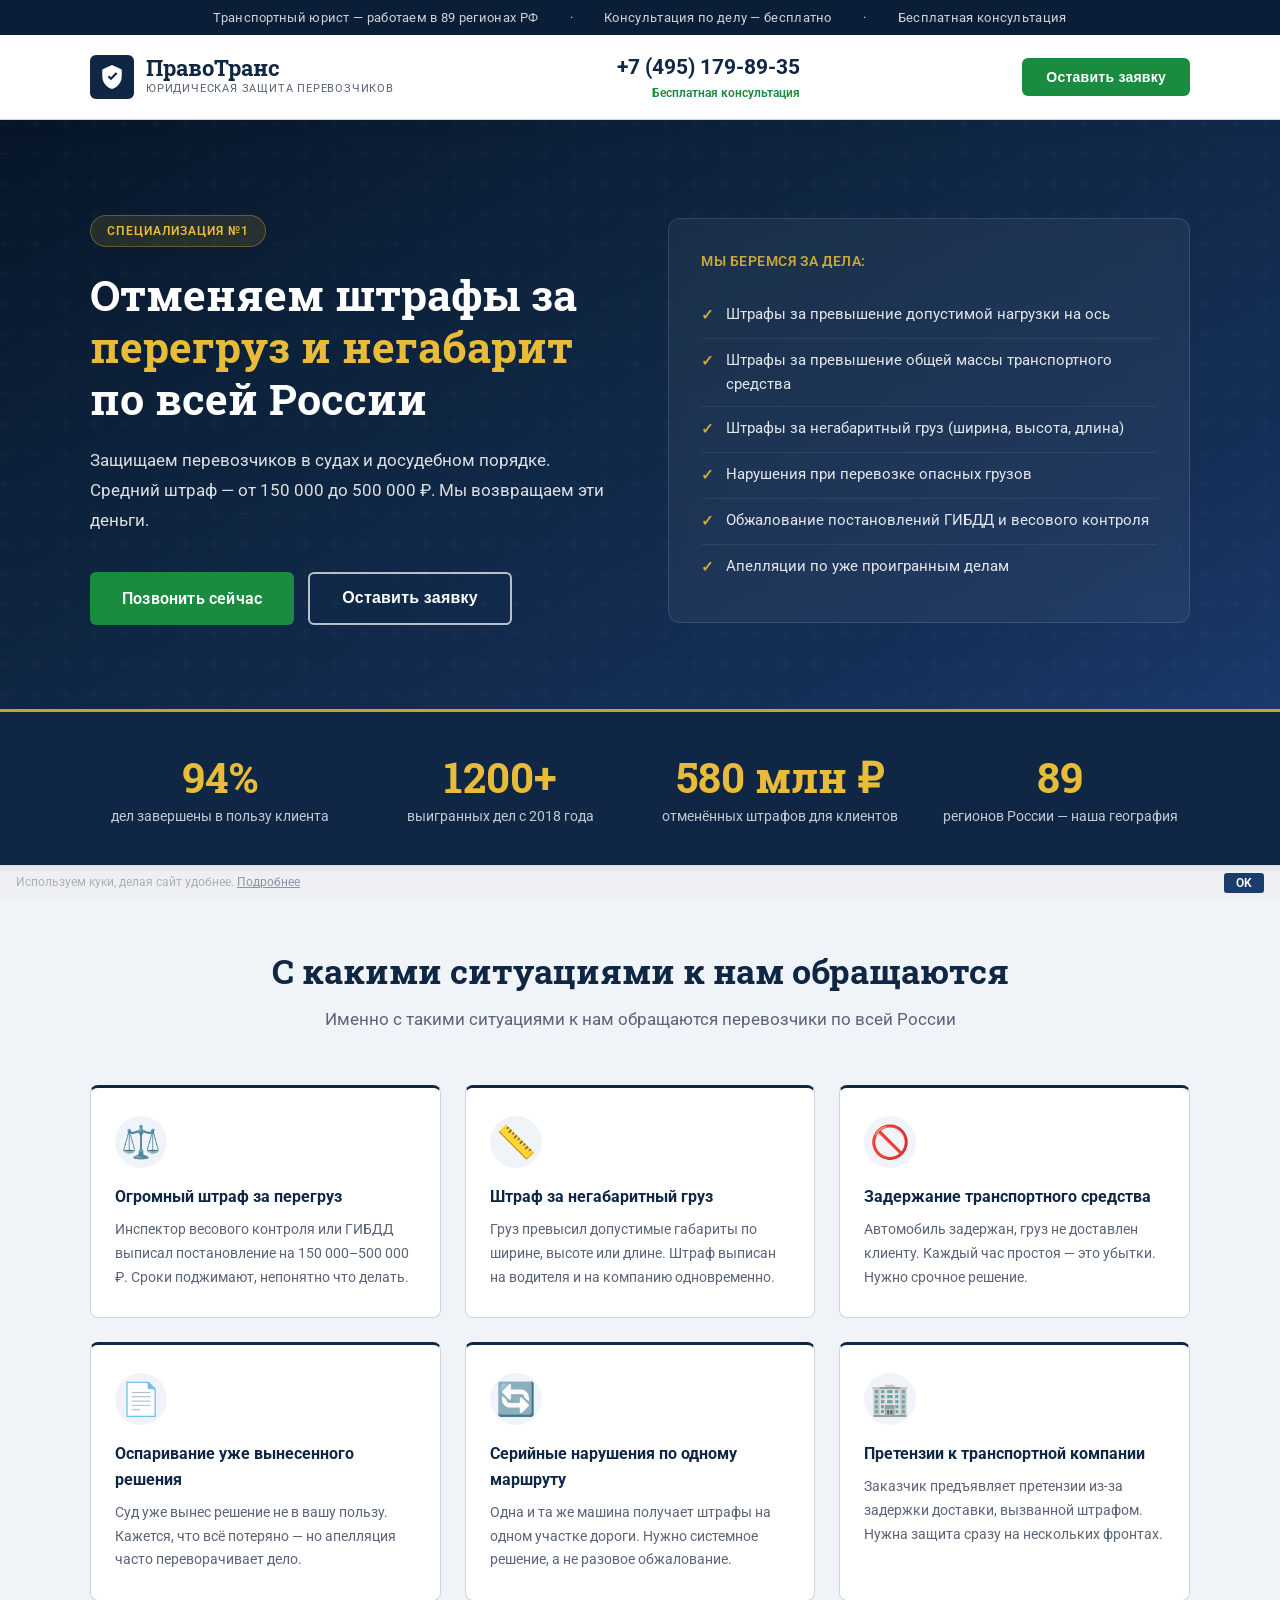
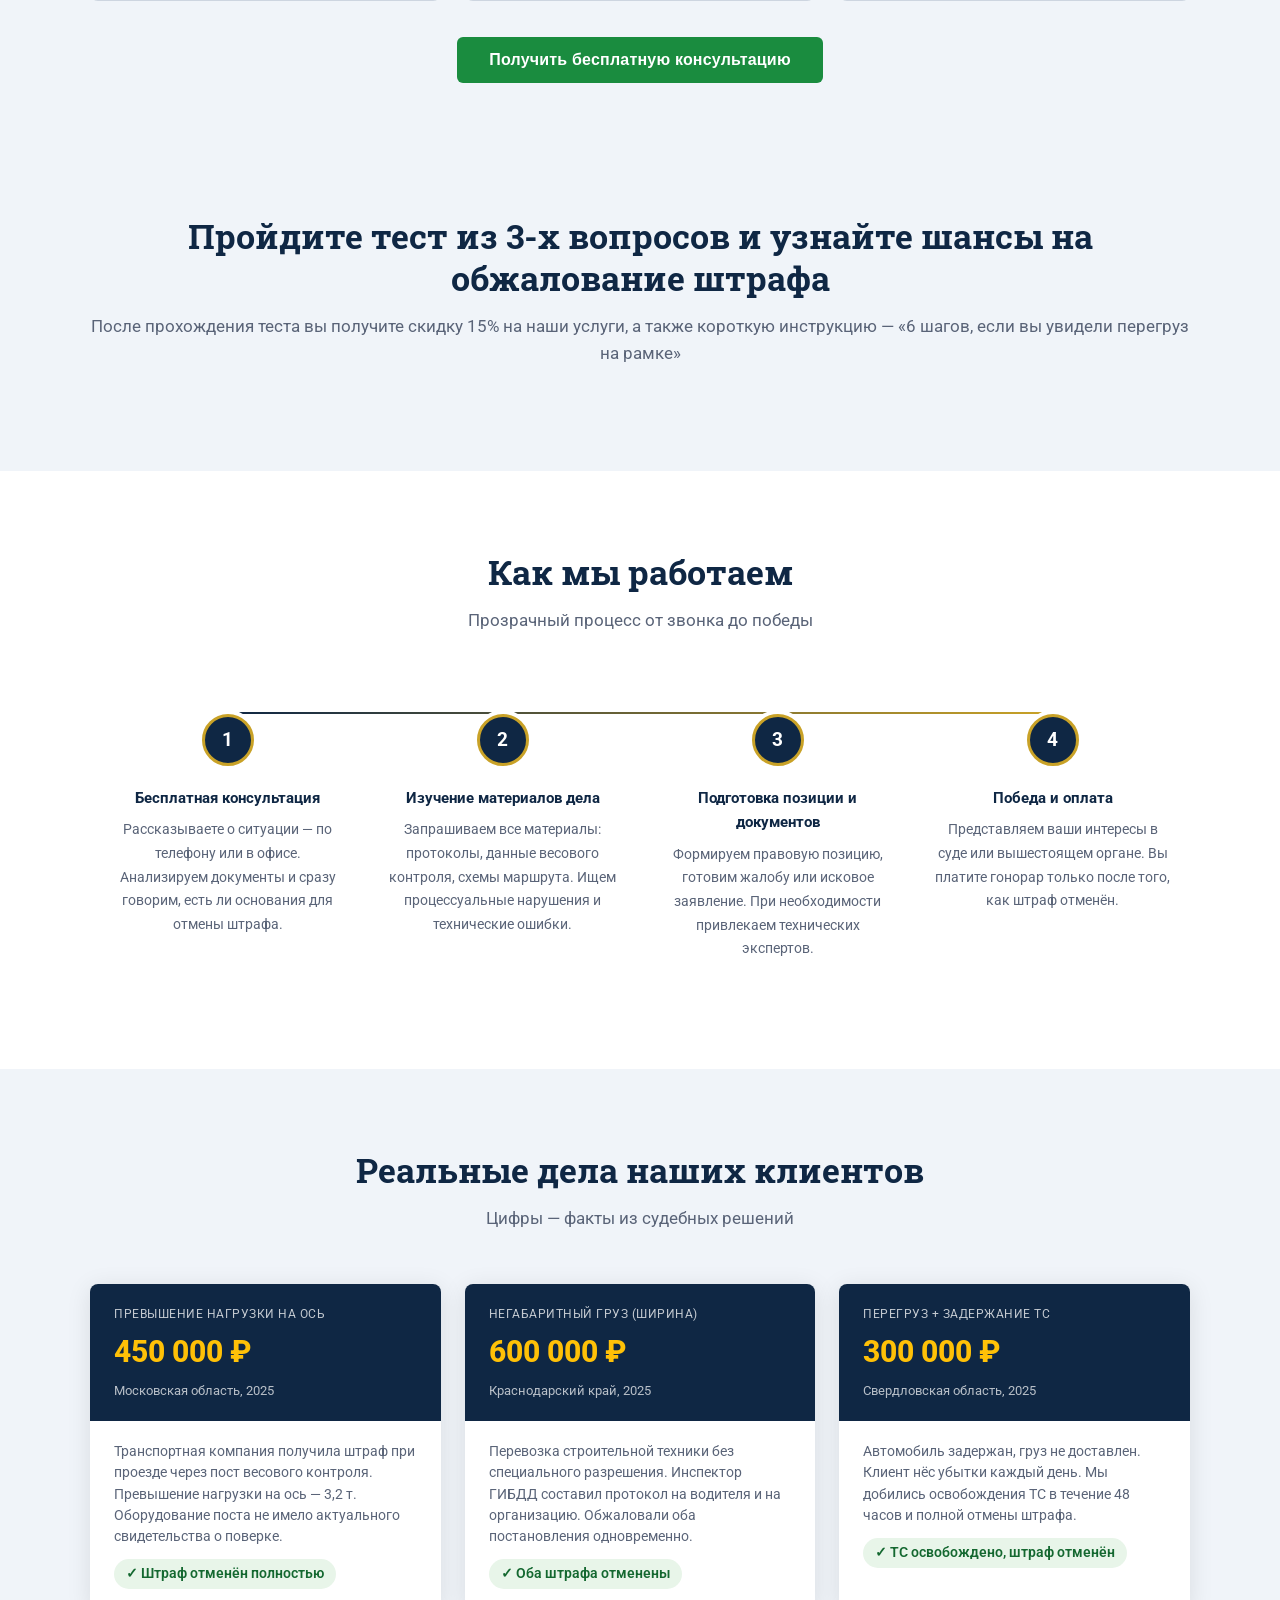
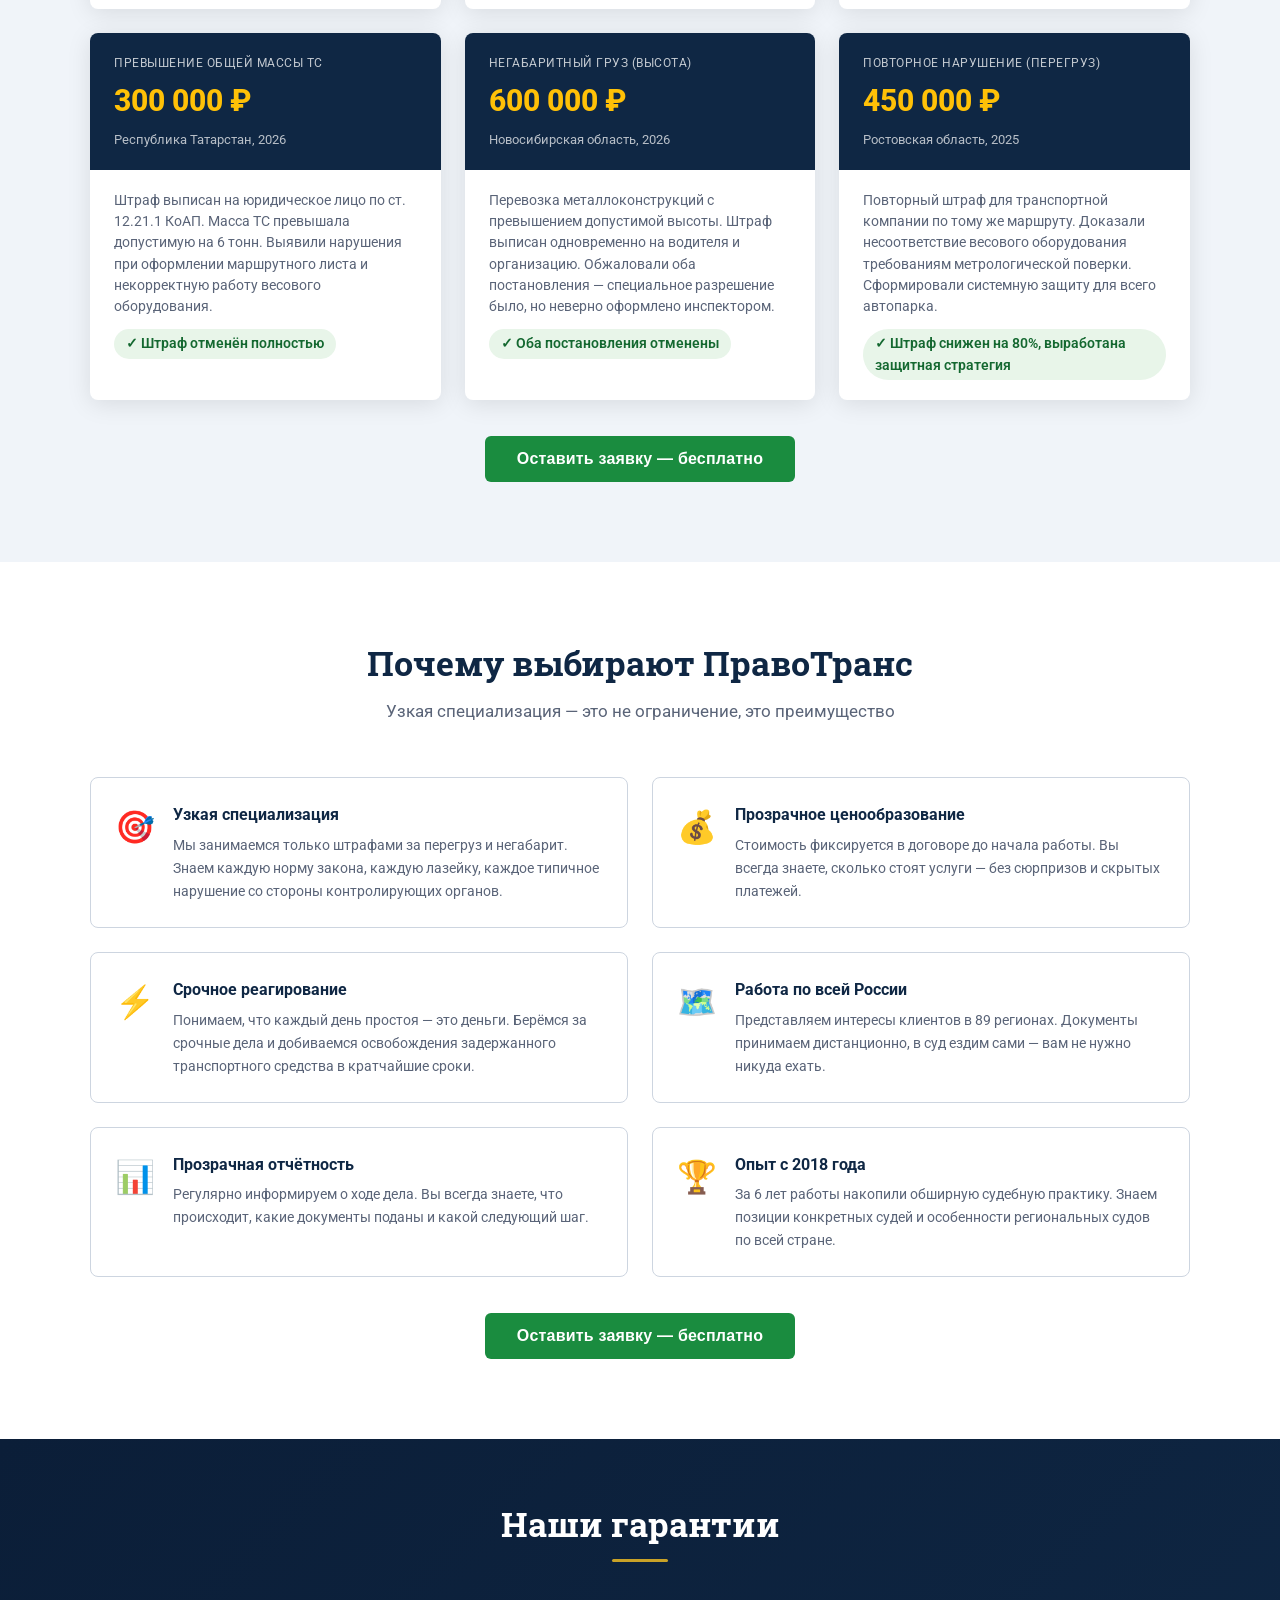
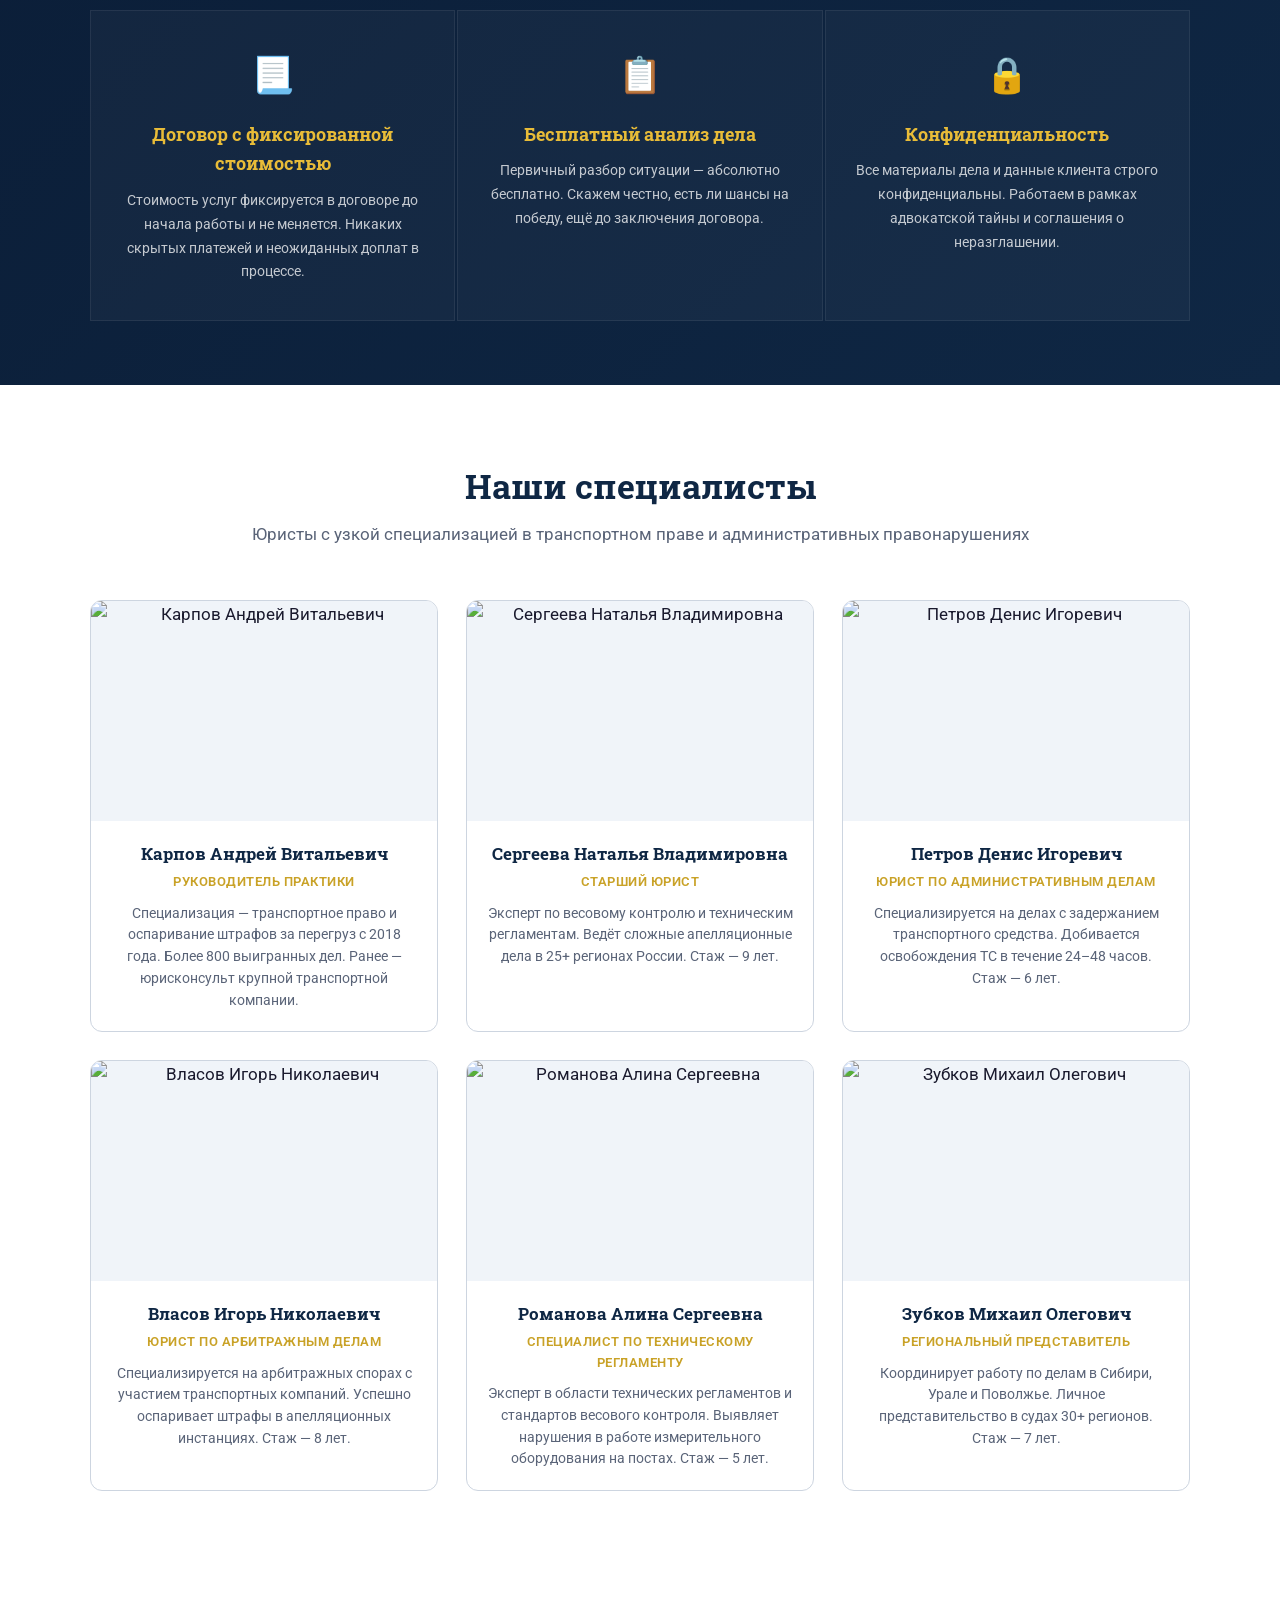
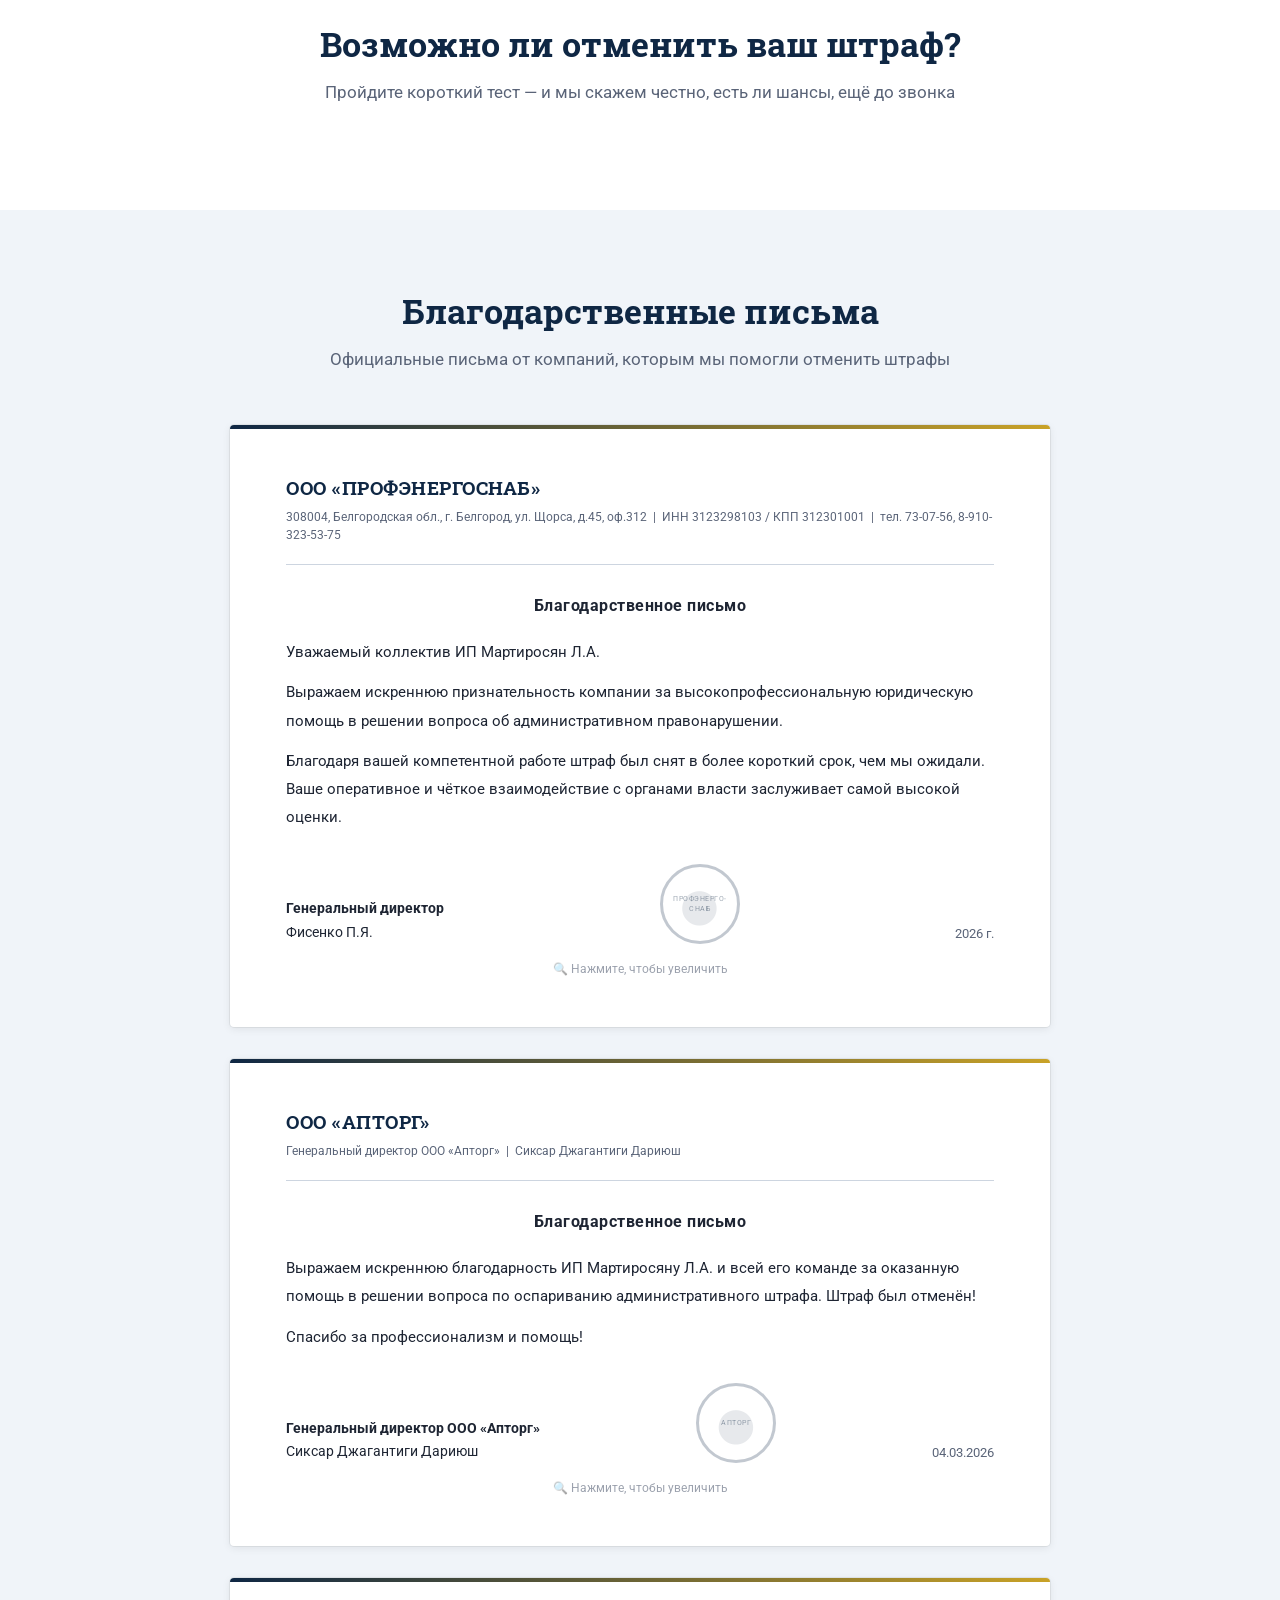
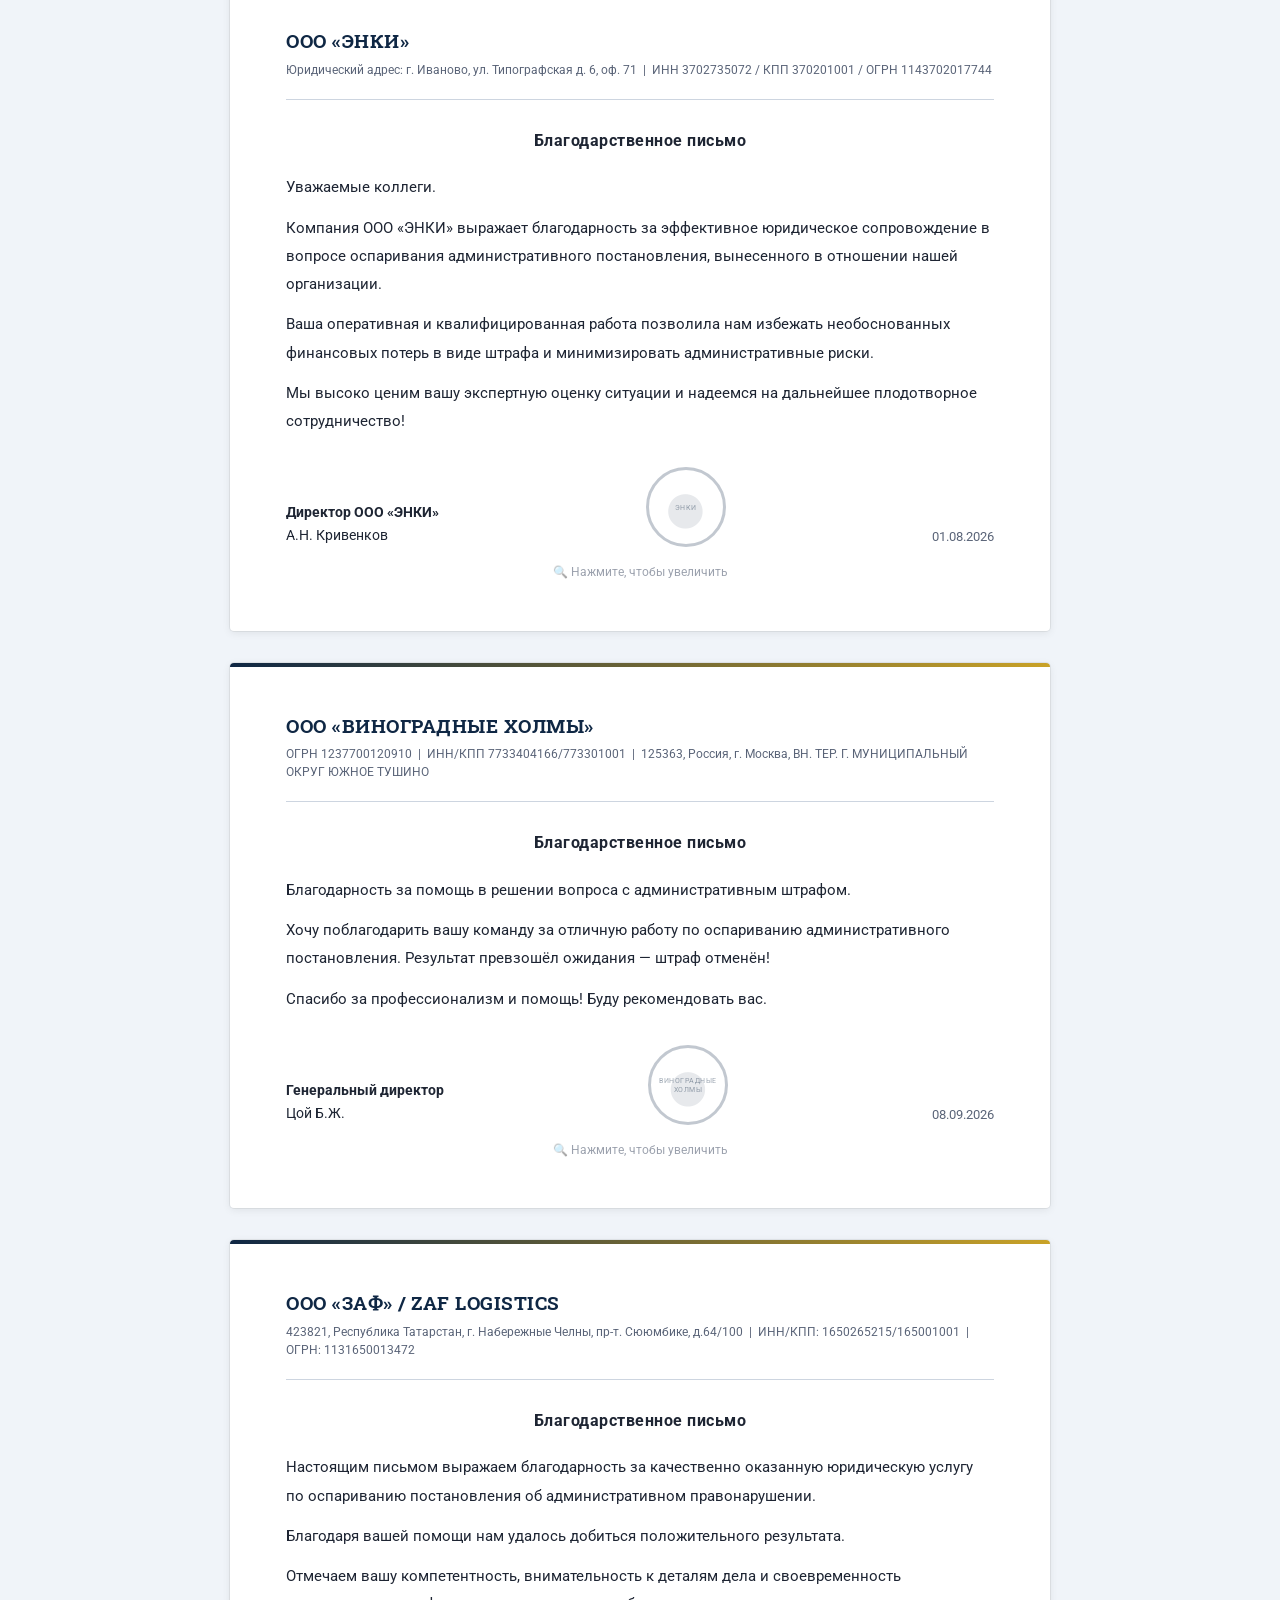
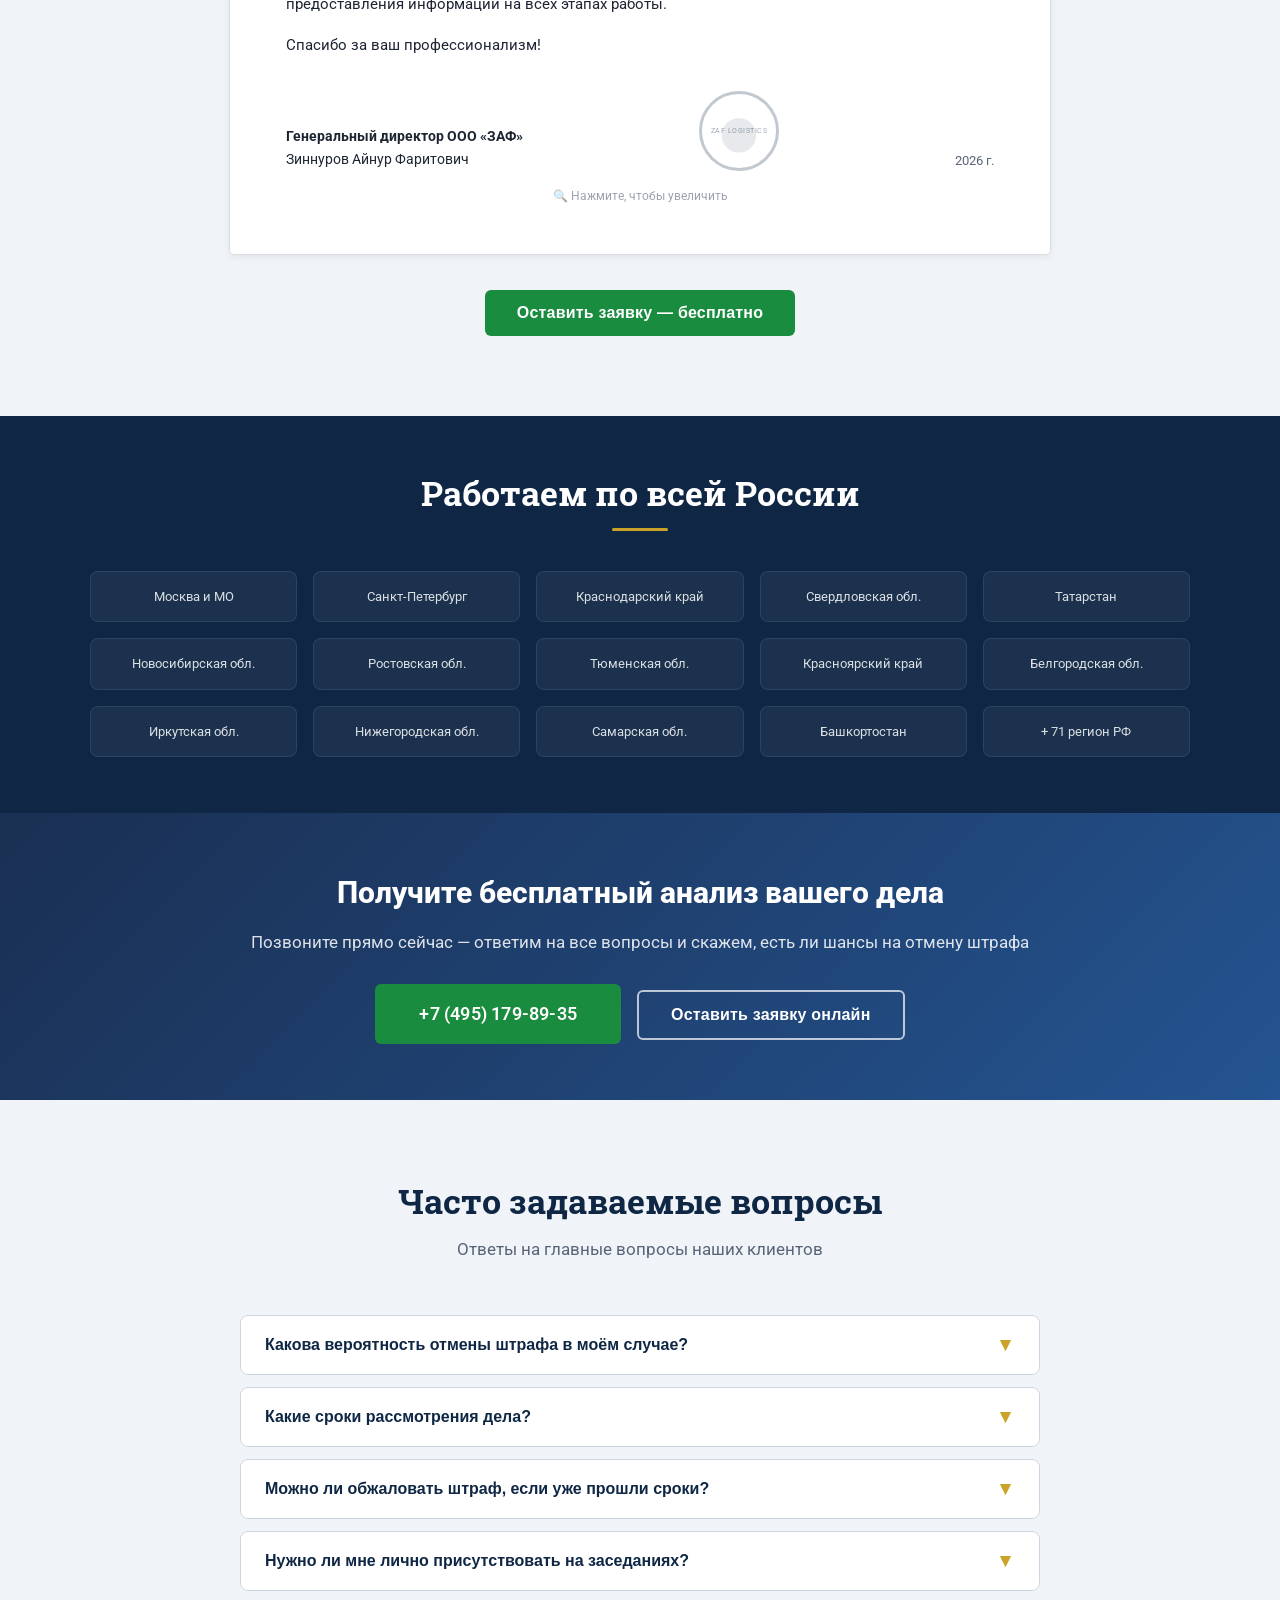
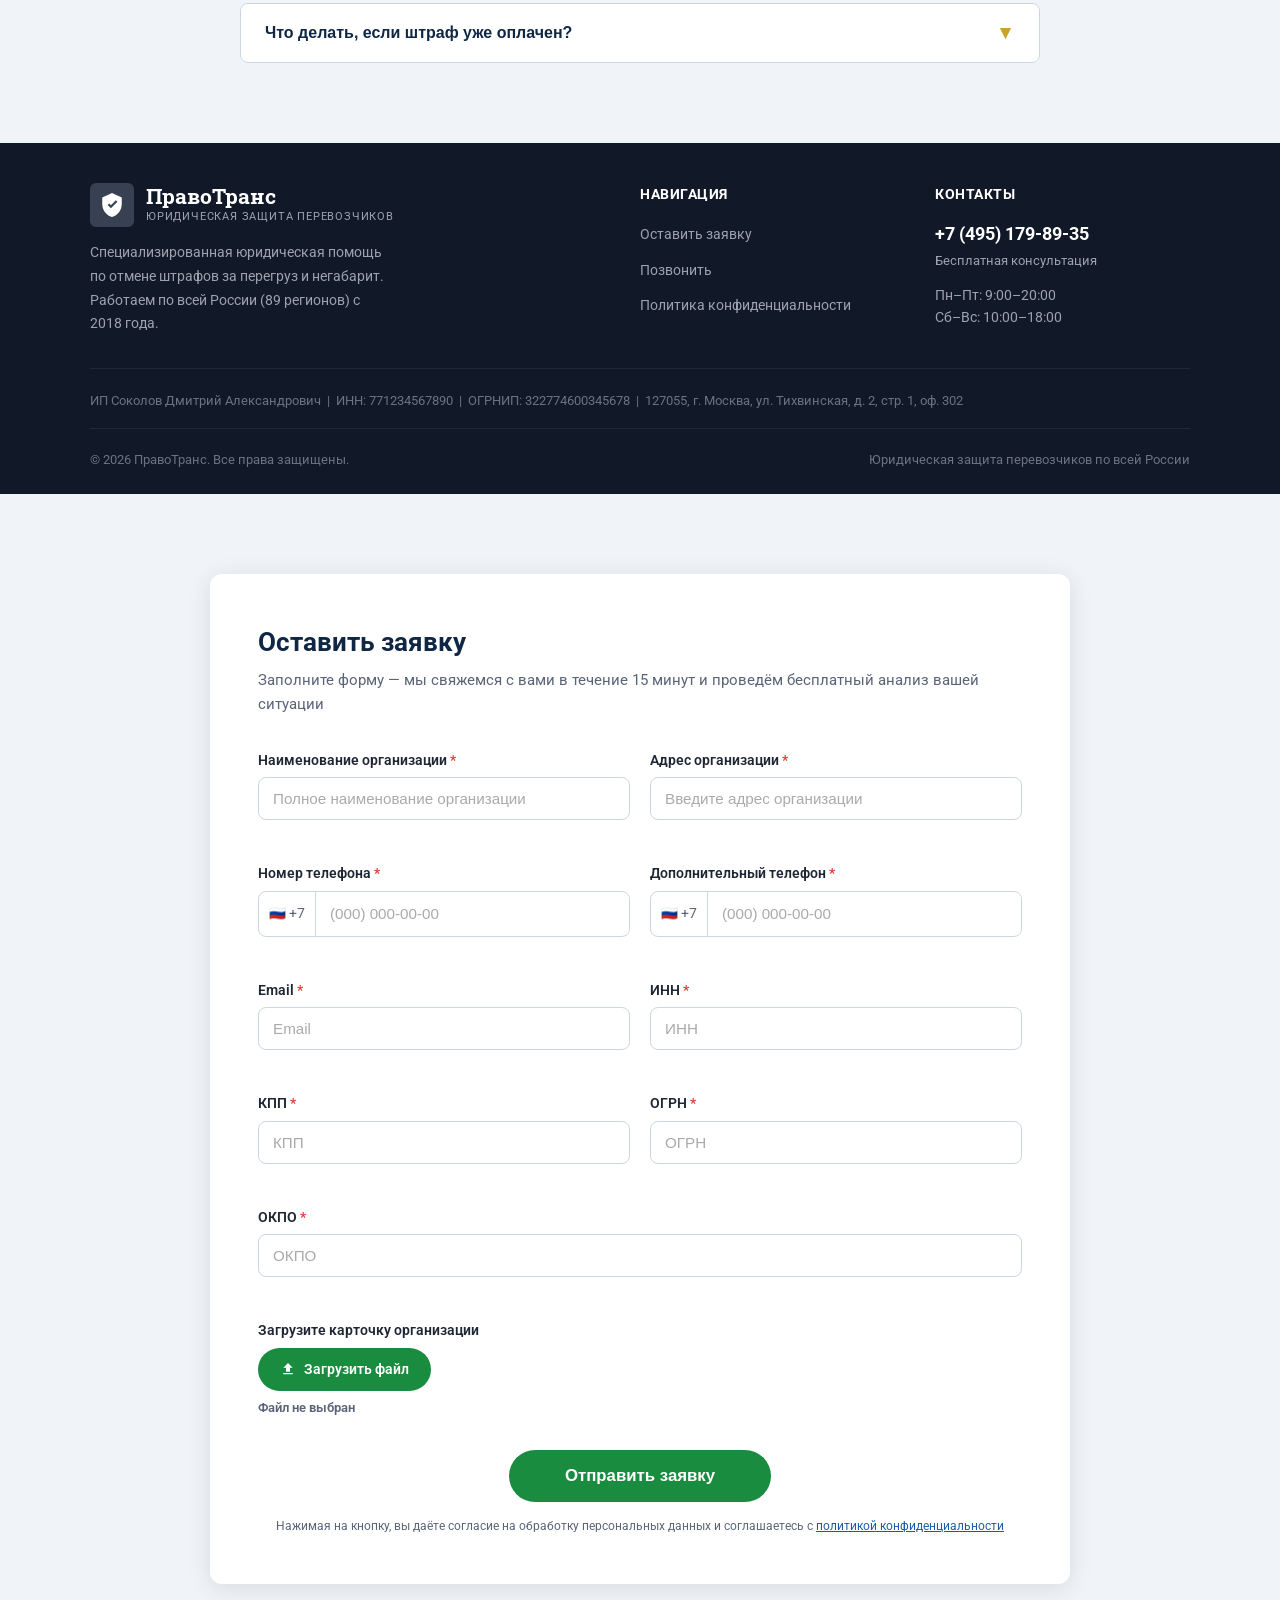
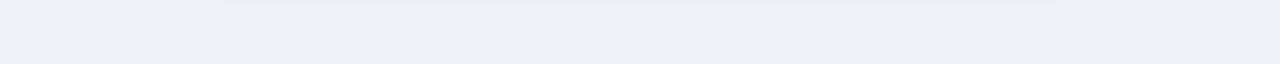
==== index.html @ 08f6862a "feat: add cookie consent banner (white card + blue button) to all pages" ====
<!DOCTYPE html>
<html lang="ru">
<head>
  <meta charset="UTF-8" />
  <meta name="viewport" content="width=device-width, initial-scale=1.0" />
  <meta name="description" content="Отменяем штрафы за перегруз и негабарит по всей России. Юридическая помощь перевозчикам. Работаем на результат." />
  <title>ПравоТранс — Транспортный юрист. Отмена штрафов за перегруз и негабарит по всей России</title>
  <link rel="stylesheet" href="styles.css" />
  <link rel="icon" href="favicon.ico" type="image/x-icon" />
  <link rel="icon" href="favicon.svg" type="image/svg+xml" />

  <!-- Marquiz script start -->
  <script>
  (function(w, d, s, o){
    var j = d.createElement(s); j.async = true; j.src = '//script.marquiz.ru/v2.js';j.onload = function() {
      if (document.readyState !== 'loading') Marquiz.init(o);
      else document.addEventListener("DOMContentLoaded", function() {
        Marquiz.init(o);
      });
    };
    d.head.insertBefore(j, d.head.firstElementChild);
  })(window, document, 'script', {
      host: '//quiz.marquiz.ru',
      region: 'ru',
      id: '69dc9f2db6170600194daffc',
      autoOpen: false,
      autoOpenFreq: 'once',
      openOnExit: false,
      disableOnMobile: false
    }
  );
  </script>
  <!-- Yandex.Metrika counter -->
  <script type="text/javascript">
      (function(m,e,t,r,i,k,a){
          m[i]=m[i]||function(){(m[i].a=m[i].a||[]).push(arguments)};
          m[i].l=1*new Date();
          for (var j = 0; j < document.scripts.length; j++) {if (document.scripts[j].src === r) { return; }}
          k=e.createElement(t),a=e.getElementsByTagName(t)[0],k.async=1,k.src=r,a.parentNode.insertBefore(k,a)
      })(window, document,'script','https://mc.yandex.ru/metrika/tag.js?id=108515527', 'ym');

      ym(108515527, 'init', {ssr:true, webvisor:true, clickmap:true, ecommerce:"dataLayer", referrer: document.referrer, url: location.href, accurateTrackBounce:true, trackLinks:true});
  </script>
  <noscript><div><img src="https://mc.yandex.ru/watch/108515527" style="position:absolute; left:-9999px;" alt="" /></div></noscript>
  <!-- /Yandex.Metrika counter -->
</head>
<body>

<!-- TOPBAR -->
<div class="topbar">
  <span>Транспортный юрист — работаем в 89 регионах РФ</span>
  <span>·</span>
  <span>Консультация по делу — бесплатно</span>
  <span>·</span>
  <span>Бесплатная консультация</span>
</div>

<!-- HEADER -->
<header class="header">
  <div class="container">
    <div class="header__inner">
      <a href="#" class="logo">
        <div class="logo__icon">
          <svg viewBox="0 0 24 24" xmlns="http://www.w3.org/2000/svg">
            <path d="M12 1L3 5v6c0 5.55 3.84 10.74 9 12 5.16-1.26 9-6.45 9-12V5l-9-4zm-1 14l-3-3 1.41-1.41L11 12.17l4.59-4.58L17 9l-6 6z"/>
          </svg>
        </div>
        <div class="logo__text">
          <span class="logo__name">ПравоТранс</span>
          <span class="logo__tagline">Юридическая защита перевозчиков</span>
        </div>
      </a>
      <div class="header__phone">
        <a href="tel:+74951798935">+7 (495) 179-89-35</a>
        <span>Бесплатная консультация</span>
      </div>
      <div class="header__cta">
        <button class="btn btn--callback" onclick="scrollToForm()">Оставить заявку</button>
      </div>
    </div>
  </div>
</header>

<!-- HERO -->
<section class="hero">
  <div class="container">
    <div class="hero__inner">
      <div class="hero__content">
        <div class="hero__badge">Специализация №1</div>
        <h1 class="hero__title">
          Отменяем штрафы за <span>перегруз и негабарит</span> по всей России
        </h1>
        <p class="hero__subtitle">
          Защищаем перевозчиков в судах и досудебном порядке. Средний штраф —
          от 150 000 до 500 000 ₽. Мы возвращаем эти деньги.
        </p>
        <div class="hero__btns">
          <a href="tel:+74951798935" class="btn btn--green">Позвонить сейчас</a>
          <button class="btn btn--outline" onclick="scrollToForm()">Оставить заявку</button>
        </div>
      </div>
      <div class="hero__card">
        <div class="hero__card-title">Мы беремся за дела:</div>
        <ul class="hero__checklist">
          <li>Штрафы за превышение допустимой нагрузки на ось</li>
          <li>Штрафы за превышение общей массы транспортного средства</li>
          <li>Штрафы за негабаритный груз (ширина, высота, длина)</li>
          <li>Нарушения при перевозке опасных грузов</li>
          <li>Обжалование постановлений ГИБДД и весового контроля</li>
          <li>Апелляции по уже проигранным делам</li>
        </ul>
      </div>
    </div>
  </div>
</section>

<!-- STATS -->
<section class="stats">
  <div class="container">
    <div class="stats__grid">
      <div>
        <div class="stats__num">94%</div>
        <div class="stats__label">дел завершены в&nbsp;пользу клиента</div>
      </div>
      <div>
        <div class="stats__num">1200+</div>
        <div class="stats__label">выигранных дел с&nbsp;2018&nbsp;года</div>
      </div>
      <div>
        <div class="stats__num">580 млн ₽</div>
        <div class="stats__label">отменённых штрафов для клиентов</div>
      </div>
      <div>
        <div class="stats__num">89</div>
        <div class="stats__label">регионов России — наша география</div>
      </div>
    </div>
  </div>
</section>

<!-- PROBLEMS -->
<section class="section section--gray">
  <div class="container">
    <h2 class="section-title">С какими ситуациями к нам обращаются</h2>
    <p class="section-sub">Именно с такими ситуациями к нам обращаются перевозчики по всей России</p>
    <div class="problems__grid">
      <div class="problem-card">
        <div class="problem-card__icon">⚖️</div>
        <div class="problem-card__title">Огромный штраф за перегруз</div>
        <div class="problem-card__text">Инспектор весового контроля или ГИБДД выписал постановление на 150 000–500 000 ₽. Сроки поджимают, непонятно что делать.</div>
      </div>
      <div class="problem-card">
        <div class="problem-card__icon">📏</div>
        <div class="problem-card__title">Штраф за негабаритный груз</div>
        <div class="problem-card__text">Груз превысил допустимые габариты по ширине, высоте или длине. Штраф выписан на водителя и на компанию одновременно.</div>
      </div>
      <div class="problem-card">
        <div class="problem-card__icon">🚫</div>
        <div class="problem-card__title">Задержание транспортного средства</div>
        <div class="problem-card__text">Автомобиль задержан, груз не доставлен клиенту. Каждый час простоя — это убытки. Нужно срочное решение.</div>
      </div>
      <div class="problem-card">
        <div class="problem-card__icon">📄</div>
        <div class="problem-card__title">Оспаривание уже вынесенного решения</div>
        <div class="problem-card__text">Суд уже вынес решение не в вашу пользу. Кажется, что всё потеряно — но апелляция часто переворачивает дело.</div>
      </div>
      <div class="problem-card">
        <div class="problem-card__icon">🔄</div>
        <div class="problem-card__title">Серийные нарушения по одному маршруту</div>
        <div class="problem-card__text">Одна и та же машина получает штрафы на одном участке дороги. Нужно системное решение, а не разовое обжалование.</div>
      </div>
      <div class="problem-card">
        <div class="problem-card__icon">🏢</div>
        <div class="problem-card__title">Претензии к транспортной компании</div>
        <div class="problem-card__text">Заказчик предъявляет претензии из-за задержки доставки, вызванной штрафом. Нужна защита сразу на нескольких фронтах.</div>
      </div>
    </div>
    <div style="text-align:center;margin-top:36px;">
      <button class="btn btn--green" onclick="openContactModal()">Получить бесплатную консультацию</button>
    </div>
  </div>
</section>

<!-- MARQUIZ INLINE 1 -->
<section class="section section--gray" style="padding-top:52px;padding-bottom:52px;">
  <div class="container">
    <h2 class="section-title">Пройдите тест из 3-х вопросов и узнайте шансы на обжалование штрафа</h2>
    <p class="section-sub">После прохождения теста вы получите скидку 15% на наши услуги, а также короткую инструкцию — «6 шагов, если вы увидели перегруз на рамке»</p>
    <div data-marquiz-id="69dc9f2db6170600194daffc"></div>
    <script>(function(t, p) {window.Marquiz ? Marquiz.add([t, p]) : document.addEventListener('marquizLoaded', function() {Marquiz.add([t, p])})})('Inline', {id: '69dc9f2db6170600194daffc', buttonText: '«Старт»', bgColor: '#9e8b12', textColor: '#ffffff', rounded: true, shadow: 'rgba(158, 139, 18, 0.5)', blicked: true, fixed: false, buttonOnMobile: false, disableOnMobile: false, fullWidth: false})</script>
  </div>
</section>

<!-- HOW WE WORK -->
<section class="section">
  <div class="container">
    <h2 class="section-title">Как мы работаем</h2>
    <p class="section-sub">Прозрачный процесс от звонка до победы</p>
    <div class="steps">
      <div class="step">
        <div class="step__num">1</div>
        <div class="step__title">Бесплатная консультация</div>
        <div class="step__text">Рассказываете о ситуации — по телефону или в офисе. Анализируем документы и сразу говорим, есть ли основания для отмены штрафа.</div>
      </div>
      <div class="step">
        <div class="step__num">2</div>
        <div class="step__title">Изучение материалов дела</div>
        <div class="step__text">Запрашиваем все материалы: протоколы, данные весового контроля, схемы маршрута. Ищем процессуальные нарушения и технические ошибки.</div>
      </div>
      <div class="step">
        <div class="step__num">3</div>
        <div class="step__title">Подготовка позиции и документов</div>
        <div class="step__text">Формируем правовую позицию, готовим жалобу или исковое заявление. При необходимости привлекаем технических экспертов.</div>
      </div>
      <div class="step">
        <div class="step__num">4</div>
        <div class="step__title">Победа и оплата</div>
        <div class="step__text">Представляем ваши интересы в суде или вышестоящем органе. Вы платите гонорар только после того, как штраф отменён.</div>
      </div>
    </div>
  </div>
</section>

<!-- CASES -->
<section class="section section--gray">
  <div class="container">
    <h2 class="section-title">Реальные дела наших клиентов</h2>
    <p class="section-sub">Цифры — факты из судебных решений</p>
    <div class="cases__grid">
      <div class="case-card">
        <div class="case-card__head">
          <div class="case-card__type">Превышение нагрузки на ось</div>
          <div class="case-card__amount">450 000 ₽</div>
          <div style="font-size:0.82rem;opacity:0.7">Московская область, 2025</div>
        </div>
        <div class="case-card__body">
          <div class="case-card__detail">Транспортная компания получила штраф при проезде через пост весового контроля. Превышение нагрузки на ось — 3,2 т. Оборудование поста не имело актуального свидетельства о поверке.</div>
          <span class="case-card__result">✓ Штраф отменён полностью</span>
        </div>
      </div>
      <div class="case-card">
        <div class="case-card__head">
          <div class="case-card__type">Негабаритный груз (ширина)</div>
          <div class="case-card__amount">600 000 ₽</div>
          <div style="font-size:0.82rem;opacity:0.7">Краснодарский край, 2025</div>
        </div>
        <div class="case-card__body">
          <div class="case-card__detail">Перевозка строительной техники без специального разрешения. Инспектор ГИБДД составил протокол на водителя и на организацию. Обжаловали оба постановления одновременно.</div>
          <span class="case-card__result">✓ Оба штрафа отменены</span>
        </div>
      </div>
      <div class="case-card">
        <div class="case-card__head">
          <div class="case-card__type">Перегруз + задержание ТС</div>
          <div class="case-card__amount">300 000 ₽</div>
          <div style="font-size:0.82rem;opacity:0.7">Свердловская область, 2025</div>
        </div>
        <div class="case-card__body">
          <div class="case-card__detail">Автомобиль задержан, груз не доставлен. Клиент нёс убытки каждый день. Мы добились освобождения ТС в течение 48 часов и полной отмены штрафа.</div>
          <span class="case-card__result">✓ ТС освобождено, штраф отменён</span>
        </div>
      </div>

      <div class="case-card">
        <div class="case-card__head">
          <div class="case-card__type">Превышение общей массы ТС</div>
          <div class="case-card__amount">300 000 ₽</div>
          <div style="font-size:0.82rem;opacity:0.7">Республика Татарстан, 2026</div>
        </div>
        <div class="case-card__body">
          <div class="case-card__detail">Штраф выписан на юридическое лицо по ст. 12.21.1 КоАП. Масса ТС превышала допустимую на 6 тонн. Выявили нарушения при оформлении маршрутного листа и некорректную работу весового оборудования.</div>
          <span class="case-card__result">✓ Штраф отменён полностью</span>
        </div>
      </div>

      <div class="case-card">
        <div class="case-card__head">
          <div class="case-card__type">Негабаритный груз (высота)</div>
          <div class="case-card__amount">600 000 ₽</div>
          <div style="font-size:0.82rem;opacity:0.7">Новосибирская область, 2026</div>
        </div>
        <div class="case-card__body">
          <div class="case-card__detail">Перевозка металлоконструкций с превышением допустимой высоты. Штраф выписан одновременно на водителя и организацию. Обжаловали оба постановления — специальное разрешение было, но неверно оформлено инспектором.</div>
          <span class="case-card__result">✓ Оба постановления отменены</span>
        </div>
      </div>

      <div class="case-card">
        <div class="case-card__head">
          <div class="case-card__type">Повторное нарушение (перегруз)</div>
          <div class="case-card__amount">450 000 ₽</div>
          <div style="font-size:0.82rem;opacity:0.7">Ростовская область, 2025</div>
        </div>
        <div class="case-card__body">
          <div class="case-card__detail">Повторный штраф для транспортной компании по тому же маршруту. Доказали несоответствие весового оборудования требованиям метрологической поверки. Сформировали системную защиту для всего автопарка.</div>
          <span class="case-card__result">✓ Штраф снижен на 80%, выработана защитная стратегия</span>
        </div>
      </div>

    </div>
    <div style="text-align:center;margin-top:36px;">
      <button class="btn btn--green" onclick="openContactModal()">Оставить заявку — бесплатно</button>
    </div>
  </div>
</section>

<!-- WHY US -->
<section class="section">
  <div class="container">
    <h2 class="section-title">Почему выбирают ПравоТранс</h2>
    <p class="section-sub">Узкая специализация — это не ограничение, это преимущество</p>
    <div class="why__grid">
      <div class="why-item">
        <div class="why-item__icon">🎯</div>
        <div>
          <div class="why-item__title">Узкая специализация</div>
          <div class="why-item__text">Мы занимаемся только штрафами за перегруз и негабарит. Знаем каждую норму закона, каждую лазейку, каждое типичное нарушение со стороны контролирующих органов.</div>
        </div>
      </div>
      <div class="why-item">
        <div class="why-item__icon">💰</div>
        <div>
          <div class="why-item__title">Прозрачное ценообразование</div>
          <div class="why-item__text">Стоимость фиксируется в договоре до начала работы. Вы всегда знаете, сколько стоят услуги — без сюрпризов и скрытых платежей.</div>
        </div>
      </div>
      <div class="why-item">
        <div class="why-item__icon">⚡</div>
        <div>
          <div class="why-item__title">Срочное реагирование</div>
          <div class="why-item__text">Понимаем, что каждый день простоя — это деньги. Берёмся за срочные дела и добиваемся освобождения задержанного транспортного средства в кратчайшие сроки.</div>
        </div>
      </div>
      <div class="why-item">
        <div class="why-item__icon">🗺️</div>
        <div>
          <div class="why-item__title">Работа по всей России</div>
          <div class="why-item__text">Представляем интересы клиентов в 89 регионах. Документы принимаем дистанционно, в суд ездим сами — вам не нужно никуда ехать.</div>
        </div>
      </div>
      <div class="why-item">
        <div class="why-item__icon">📊</div>
        <div>
          <div class="why-item__title">Прозрачная отчётность</div>
          <div class="why-item__text">Регулярно информируем о ходе дела. Вы всегда знаете, что происходит, какие документы поданы и какой следующий шаг.</div>
        </div>
      </div>
      <div class="why-item">
        <div class="why-item__icon">🏆</div>
        <div>
          <div class="why-item__title">Опыт с 2018 года</div>
          <div class="why-item__text">За 6 лет работы накопили обширную судебную практику. Знаем позиции конкретных судей и особенности региональных судов по всей стране.</div>
        </div>
      </div>
    </div>
    <div style="text-align:center;margin-top:36px;">
      <button class="btn btn--green" onclick="openContactModal()">Оставить заявку — бесплатно</button>
    </div>
  </div>
</section>

<!-- GUARANTEE -->
<section class="guarantee">
  <div class="container">
    <h2 class="section-title section-title--light" style="margin-bottom:8px;">Наши гарантии</h2>
    <span class="gold-line" style="margin-bottom:48px;display:block;"></span>
    <div class="guarantee__grid">
      <div class="guarantee__item">
        <div class="guarantee__icon">📃</div>
        <div class="guarantee__title">Договор с фиксированной стоимостью</div>
        <div class="guarantee__text">Стоимость услуг фиксируется в договоре до начала работы и не меняется. Никаких скрытых платежей и неожиданных доплат в процессе.</div>
      </div>
      <div class="guarantee__item">
        <div class="guarantee__icon">📋</div>
        <div class="guarantee__title">Бесплатный анализ дела</div>
        <div class="guarantee__text">Первичный разбор ситуации — абсолютно бесплатно. Скажем честно, есть ли шансы на победу, ещё до заключения договора.</div>
      </div>
      <div class="guarantee__item">
        <div class="guarantee__icon">🔒</div>
        <div class="guarantee__title">Конфиденциальность</div>
        <div class="guarantee__text">Все материалы дела и данные клиента строго конфиденциальны. Работаем в рамках адвокатской тайны и соглашения о неразглашении.</div>
      </div>
    </div>
  </div>
</section>

<!-- TEAM -->
<section class="section">
  <div class="container">
    <h2 class="section-title">Наши специалисты</h2>
    <p class="section-sub">Юристы с узкой специализацией в транспортном праве и административных правонарушениях</p>
    <div class="team__grid" style="grid-template-columns:repeat(3,1fr);">
      <div class="team-card">
        <img class="team-card__photo" src="img/team1.jpg" alt="Карпов Андрей Витальевич" loading="lazy" />
        <div class="team-card__body">
          <div class="team-card__name">Карпов Андрей Витальевич</div>
          <div class="team-card__role">Руководитель практики</div>
          <div class="team-card__exp">Специализация — транспортное право и оспаривание штрафов за перегруз с 2018 года. Более 800 выигранных дел. Ранее — юрисконсульт крупной транспортной компании.</div>
        </div>
      </div>
      <div class="team-card">
        <img class="team-card__photo" src="img/team2.jpg" alt="Сергеева Наталья Владимировна" loading="lazy" />
        <div class="team-card__body">
          <div class="team-card__name">Сергеева Наталья Владимировна</div>
          <div class="team-card__role">Старший юрист</div>
          <div class="team-card__exp">Эксперт по весовому контролю и техническим регламентам. Ведёт сложные апелляционные дела в 25+ регионах России. Стаж — 9 лет.</div>
        </div>
      </div>
      <div class="team-card">
        <img class="team-card__photo" src="img/team3.jpg" alt="Петров Денис Игоревич" loading="lazy" />
        <div class="team-card__body">
          <div class="team-card__name">Петров Денис Игоревич</div>
          <div class="team-card__role">Юрист по административным делам</div>
          <div class="team-card__exp">Специализируется на делах с задержанием транспортного средства. Добивается освобождения ТС в течение 24–48 часов. Стаж — 6 лет.</div>
        </div>
      </div>
      <div class="team-card">
        <img class="team-card__photo" src="img/team4.jpg" alt="Власов Игорь Николаевич" loading="lazy" />
        <div class="team-card__body">
          <div class="team-card__name">Власов Игорь Николаевич</div>
          <div class="team-card__role">Юрист по арбитражным делам</div>
          <div class="team-card__exp">Специализируется на арбитражных спорах с участием транспортных компаний. Успешно оспаривает штрафы в апелляционных инстанциях. Стаж — 8 лет.</div>
        </div>
      </div>
      <div class="team-card">
        <img class="team-card__photo" src="img/team5.jpg" alt="Романова Алина Сергеевна" loading="lazy" />
        <div class="team-card__body">
          <div class="team-card__name">Романова Алина Сергеевна</div>
          <div class="team-card__role">Специалист по техническому регламенту</div>
          <div class="team-card__exp">Эксперт в области технических регламентов и стандартов весового контроля. Выявляет нарушения в работе измерительного оборудования на постах. Стаж — 5 лет.</div>
        </div>
      </div>
      <div class="team-card">
        <img class="team-card__photo" src="img/team6.jpg" alt="Зубков Михаил Олегович" loading="lazy" />
        <div class="team-card__body">
          <div class="team-card__name">Зубков Михаил Олегович</div>
          <div class="team-card__role">Региональный представитель</div>
          <div class="team-card__exp">Координирует работу по делам в Сибири, Урале и Поволжье. Личное представительство в судах 30+ регионов. Стаж — 7 лет.</div>
        </div>
      </div>
    </div>
  </div>
</section>

<!-- MARQUIZ INLINE 2 -->
<section class="section" style="padding-top:52px;padding-bottom:52px;">
  <div class="container">
    <h2 class="section-title">Возможно ли отменить ваш штраф?</h2>
    <p class="section-sub">Пройдите короткий тест — и мы скажем честно, есть ли шансы, ещё до звонка</p>
    <div data-marquiz-id="69dc9f2db6170600194daffc"></div>
    <script>(function(t, p) {window.Marquiz ? Marquiz.add([t, p]) : document.addEventListener('marquizLoaded', function() {Marquiz.add([t, p])})})('Inline', {id: '69dc9f2db6170600194daffc', buttonText: '«Старт»', bgColor: '#9e8b12', textColor: '#ffffff', rounded: true, shadow: 'rgba(158, 139, 18, 0.5)', blicked: true, fixed: false, buttonOnMobile: false, disableOnMobile: false, fullWidth: false})</script>
  </div>
</section>

<!-- LETTERS -->
<section class="section letters" id="letters">
  <div class="container">
    <h2 class="section-title">Благодарственные письма</h2>
    <p class="section-sub">Официальные письма от компаний, которым мы помогли отменить штрафы</p>
    <div class="letters__list">

      <div class="letter-doc" onclick="openLetterModal(this)" data-img="img/letter1.jpg" title="Нажмите, чтобы увеличить">
        <div class="letter-doc__company">ООО «Профэнергоснаб»</div>
        <div class="letter-doc__requisites">308004, Белгородская обл., г. Белгород, ул. Щорса, д.45, оф.312 &nbsp;|&nbsp; ИНН 3123298103 / КПП 312301001 &nbsp;|&nbsp; тел. 73-07-56, 8-910-323-53-75</div>
        <div class="letter-doc__heading">Благодарственное письмо</div>
        <div class="letter-doc__body">
          <p>Уважаемый коллектив ИП Мартиросян Л.А.</p>
          <p>Выражаем искреннюю признательность компании за высокопрофессиональную юридическую помощь в решении вопроса об административном правонарушении.</p>
          <p>Благодаря вашей компетентной работе штраф был снят в более короткий срок, чем мы ожидали. Ваше оперативное и чёткое взаимодействие с органами власти заслуживает самой высокой оценки.</p>
        </div>
        <div class="letter-doc__footer">
          <div class="letter-doc__signatory">
            <strong>Генеральный директор</strong>
            Фисенко П.Я.
          </div>
          <div class="letter-doc__stamp">
            <div class="letter-doc__stamp-text">Профэнерго&shy;снаб</div>
          </div>
          <div class="letter-doc__date">2026 г.</div>
        </div>
      </div>

      <div class="letter-doc" onclick="openLetterModal(this)" data-img="img/letter2.jpg" title="Нажмите, чтобы увеличить">
        <div class="letter-doc__company">ООО «АПТОРГ»</div>
        <div class="letter-doc__requisites">Генеральный директор ООО «Апторг» &nbsp;|&nbsp; Сиксар Джагантиги Дариюш</div>
        <div class="letter-doc__heading">Благодарственное письмо</div>
        <div class="letter-doc__body">
          <p>Выражаем искреннюю благодарность ИП Мартиросяну Л.А. и всей его команде за оказанную помощь в решении вопроса по оспариванию административного штрафа. Штраф был отменён!</p>
          <p>Спасибо за профессионализм и помощь!</p>
        </div>
        <div class="letter-doc__footer">
          <div class="letter-doc__signatory">
            <strong>Генеральный директор ООО «Апторг»</strong>
            Сиксар Джагантиги Дариюш
          </div>
          <div class="letter-doc__stamp">
            <div class="letter-doc__stamp-text">АПТОРГ</div>
          </div>
          <div class="letter-doc__date">04.03.2026</div>
        </div>
      </div>

      <div class="letter-doc" onclick="openLetterModal(this)" data-img="img/letter3.jpg" title="Нажмите, чтобы увеличить">
        <div class="letter-doc__company">ООО «ЭНКИ»</div>
        <div class="letter-doc__requisites">Юридический адрес: г. Иваново, ул. Типографская д. 6, оф. 71 &nbsp;|&nbsp; ИНН 3702735072 / КПП 370201001 / ОГРН 1143702017744</div>
        <div class="letter-doc__heading">Благодарственное письмо</div>
        <div class="letter-doc__body">
          <p>Уважаемые коллеги.</p>
          <p>Компания ООО «ЭНКИ» выражает благодарность за эффективное юридическое сопровождение в вопросе оспаривания административного постановления, вынесенного в отношении нашей организации.</p>
          <p>Ваша оперативная и квалифицированная работа позволила нам избежать необоснованных финансовых потерь в виде штрафа и минимизировать административные риски.</p>
          <p>Мы высоко ценим вашу экспертную оценку ситуации и надеемся на дальнейшее плодотворное сотрудничество!</p>
        </div>
        <div class="letter-doc__footer">
          <div class="letter-doc__signatory">
            <strong>Директор ООО «ЭНКИ»</strong>
            А.Н. Кривенков
          </div>
          <div class="letter-doc__stamp">
            <div class="letter-doc__stamp-text">ЭНКИ</div>
          </div>
          <div class="letter-doc__date">01.08.2026</div>
        </div>
      </div>

      <div class="letter-doc" onclick="openLetterModal(this)" data-img="img/letter4.jpg" title="Нажмите, чтобы увеличить">
        <div class="letter-doc__company">ООО «Виноградные Холмы»</div>
        <div class="letter-doc__requisites">ОГРН 1237700120910 &nbsp;|&nbsp; ИНН/КПП 7733404166/773301001 &nbsp;|&nbsp; 125363, Россия, г. Москва, ВН. ТЕР. Г. МУНИЦИПАЛЬНЫЙ ОКРУГ ЮЖНОЕ ТУШИНО</div>
        <div class="letter-doc__heading">Благодарственное письмо</div>
        <div class="letter-doc__body">
          <p>Благодарность за помощь в решении вопроса с административным штрафом.</p>
          <p>Хочу поблагодарить вашу команду за отличную работу по оспариванию административного постановления. Результат превзошёл ожидания — штраф отменён!</p>
          <p>Спасибо за профессионализм и помощь! Буду рекомендовать вас.</p>
        </div>
        <div class="letter-doc__footer">
          <div class="letter-doc__signatory">
            <strong>Генеральный директор</strong>
            Цой Б.Ж.
          </div>
          <div class="letter-doc__stamp">
            <div class="letter-doc__stamp-text">Виноградные Холмы</div>
          </div>
          <div class="letter-doc__date">08.09.2026</div>
        </div>
      </div>

      <div class="letter-doc" onclick="openLetterModal(this)" data-img="img/letter5.jpg" title="Нажмите, чтобы увеличить">
        <div class="letter-doc__company">ООО «ЗАФ» / ZAF Logistics</div>
        <div class="letter-doc__requisites">423821, Республика Татарстан, г. Набережные Челны, пр-т. Сююмбике, д.64/100 &nbsp;|&nbsp; ИНН/КПП: 1650265215/165001001 &nbsp;|&nbsp; ОГРН: 1131650013472</div>
        <div class="letter-doc__heading">Благодарственное письмо</div>
        <div class="letter-doc__body">
          <p>Настоящим письмом выражаем благодарность за качественно оказанную юридическую услугу по оспариванию постановления об административном правонарушении.</p>
          <p>Благодаря вашей помощи нам удалось добиться положительного результата.</p>
          <p>Отмечаем вашу компетентность, внимательность к деталям дела и своевременность предоставления информации на всех этапах работы.</p>
          <p>Спасибо за ваш профессионализм!</p>
        </div>
        <div class="letter-doc__footer">
          <div class="letter-doc__signatory">
            <strong>Генеральный директор ООО «ЗАФ»</strong>
            Зиннуров Айнур Фаритович
          </div>
          <div class="letter-doc__stamp">
            <div class="letter-doc__stamp-text">ZAF Logistics</div>
          </div>
          <div class="letter-doc__date">2026 г.</div>
        </div>
      </div>

    </div>
    <div style="text-align:center;margin-top:36px;">
      <button class="btn btn--green" onclick="openContactModal()">Оставить заявку — бесплатно</button>
    </div>
  </div>
</section>

<!-- REGIONS -->
<section class="regions">
  <div class="container">
    <h2 class="section-title section-title--light" style="margin-bottom:8px;">Работаем по всей России</h2>
    <span class="gold-line" style="margin-bottom:0;display:block;"></span>
    <div class="regions__grid">
      <div class="region-item">Москва и МО</div>
      <div class="region-item">Санкт-Петербург</div>
      <div class="region-item">Краснодарский край</div>
      <div class="region-item">Свердловская обл.</div>
      <div class="region-item">Татарстан</div>
      <div class="region-item">Новосибирская обл.</div>
      <div class="region-item">Ростовская обл.</div>
      <div class="region-item">Тюменская обл.</div>
      <div class="region-item">Красноярский край</div>
      <div class="region-item">Белгородская обл.</div>
      <div class="region-item">Иркутская обл.</div>
      <div class="region-item">Нижегородская обл.</div>
      <div class="region-item">Самарская обл.</div>
      <div class="region-item">Башкортостан</div>
      <div class="region-item">+ 71 регион РФ</div>
    </div>
  </div>
</section>

<!-- CTA BANNER -->
<section style="background:linear-gradient(135deg,#1a2f52,#245491);padding:56px 0;text-align:center;color:#fff;">
  <div class="container">
    <h2 style="font-size:1.9rem;font-weight:800;margin-bottom:12px;">Получите бесплатный анализ вашего дела</h2>
    <p style="opacity:0.85;margin-bottom:28px;font-size:1.05rem;">Позвоните прямо сейчас — ответим на все вопросы и скажем, есть ли шансы на отмену штрафа</p>
    <a href="tel:+74951798935" class="btn btn--green" style="font-size:1.1rem;padding:16px 44px;margin-right:12px;">+7 (495) 179-89-35</a>
    <button class="btn btn--outline" onclick="scrollToForm()">Оставить заявку онлайн</button>
  </div>
</section>

<!-- FAQ -->
<section class="section section--gray">
  <div class="container">
    <h2 class="section-title">Часто задаваемые вопросы</h2>
    <p class="section-sub">Ответы на главные вопросы наших клиентов</p>
    <div class="faq">
      <div class="faq-item">
        <button class="faq-item__q" onclick="toggleFaq(this)">
          Какова вероятность отмены штрафа в моём случае?
          <span class="faq-item__arrow">▼</span>
        </button>
        <div class="faq-item__a">Оценить шансы можно только после изучения документов. Звоните — проведём бесплатный анализ в течение 30 минут. Статистически в 94% обратившихся к нам дел мы находим основания для отмены или снижения штрафа.</div>
      </div>
      <div class="faq-item">
        <button class="faq-item__q" onclick="toggleFaq(this)">
          Какие сроки рассмотрения дела?
          <span class="faq-item__arrow">▼</span>
        </button>
        <div class="faq-item__a">Досудебное обжалование — 10–30 дней. Судебное разбирательство в первой инстанции — 1–3 месяца. Если нужно срочно освободить задержанное ТС — добиваемся этого в течение 24–72 часов.</div>
      </div>
      <div class="faq-item">
        <button class="faq-item__q" onclick="toggleFaq(this)">
          Можно ли обжаловать штраф, если уже прошли сроки?
          <span class="faq-item__arrow">▼</span>
        </button>
        <div class="faq-item__a">Да, в ряде случаев можно восстановить пропущенный срок обжалования. Это сложнее, но возможно — особенно если есть уважительные причины пропуска или процессуальные нарушения при оформлении постановления.</div>
      </div>
      <div class="faq-item">
        <button class="faq-item__q" onclick="toggleFaq(this)">
          Нужно ли мне лично присутствовать на заседаниях?
          <span class="faq-item__arrow">▼</span>
        </button>
        <div class="faq-item__a">Нет. Мы представляем ваши интересы по нотариальной доверенности. Все судебные заседания посещает наш юрист. Документы принимаем и подписываем дистанционно — по всей России.</div>
      </div>
      <div class="faq-item">
        <button class="faq-item__q" onclick="toggleFaq(this)">
          Что делать, если штраф уже оплачен?
          <span class="faq-item__arrow">▼</span>
        </button>
        <div class="faq-item__a">Обращайтесь. Факт оплаты штрафа не лишает вас права на его обжалование и возврат уплаченных средств. У нас есть успешная практика возврата уплаченных штрафов.</div>
      </div>
    </div>
  </div>
</section>

<!-- FOOTER -->
<footer class="footer">
  <div class="container">
    <div class="footer__inner">
      <div class="footer__brand">
        <div class="logo">
          <div class="logo__icon" style="background:#374151;">
            <svg viewBox="0 0 24 24" xmlns="http://www.w3.org/2000/svg" fill="#fff" width="26" height="26">
              <path d="M12 1L3 5v6c0 5.55 3.84 10.74 9 12 5.16-1.26 9-6.45 9-12V5l-9-4zm-1 14l-3-3 1.41-1.41L11 12.17l4.59-4.58L17 9l-6 6z"/>
            </svg>
          </div>
          <div class="logo__text">
            <span class="logo__name" style="color:#fff;">ПравоТранс</span>
            <span class="logo__tagline">Юридическая защита перевозчиков</span>
          </div>
        </div>
        <p class="footer__desc">Специализированная юридическая помощь по отмене штрафов за перегруз и негабарит. Работаем по всей России (89 регионов) с 2018 года.</p>
      </div>
      <div>
        <div class="footer__title">Навигация</div>
        <ul class="footer__links">
          <li><a href="#contact-form">Оставить заявку</a></li>
          <li><a href="tel:+74951798935">Позвонить</a></li>
          <li><a href="/privacy.html" target="_blank">Политика конфиденциальности</a></li>
        </ul>
      </div>
      <div>
        <div class="footer__title">Контакты</div>
        <div class="footer__phone">
          <a href="tel:+74951798935">+7 (495) 179-89-35</a>
          <span>Бесплатная консультация</span>
        </div>
        <div style="margin-top:14px;font-size:0.85rem;color:#9ca3af;">Пн–Пт: 9:00–20:00<br>Сб–Вс: 10:00–18:00</div>
      </div>
    </div>
    <div style="border-top:1px solid #1f2937;padding-top:20px;margin-bottom:16px;font-size:0.8rem;color:#6b7280;line-height:1.8;">
      ИП Соколов Дмитрий Александрович &nbsp;|&nbsp; ИНН: 771234567890 &nbsp;|&nbsp; ОГРНИП: 322774600345678 &nbsp;|&nbsp; 127055, г. Москва, ул. Тихвинская, д. 2, стр. 1, оф. 302
    </div>
    <div class="footer__bottom">
      <span>© 2026 ПравоТранс. Все права защищены.</span>
      <span>Юридическая защита перевозчиков по всей России</span>
    </div>
  </div>
</footer>

<!-- FORM -->
<section class="section form-section" id="contact-form">
  <div class="container">
    <div class="form-wrap">
      <h2>Оставить заявку</h2>
      <p class="form-sub">Заполните форму — мы свяжемся с вами в течение 15 минут и проведём бесплатный анализ вашей ситуации</p>

      <div class="form-success" id="formSuccess">
        <div class="form-success__icon">✅</div>
        <h3>Заявка успешно отправлена!</h3>
        <p>Наш юрист свяжется с вами в течение 15 минут в рабочее время.<br>Бесплатная консультация гарантирована.</p>
      </div>

      <form id="orgForm" novalidate>
        <div class="form-grid">

          <div class="form-group">
            <label for="orgName">Наименование организации <span class="req">*</span></label>
            <input type="text" id="orgName" name="orgName" placeholder="Полное наименование организации" />
            <span class="field-error" id="err-orgName"></span>
          </div>

          <div class="form-group">
            <label for="orgAddress">Адрес организации <span class="req">*</span></label>
            <input type="text" id="orgAddress" name="orgAddress" placeholder="Введите адрес организации" />
            <span class="field-error" id="err-orgAddress"></span>
          </div>

          <div class="form-group">
            <label>Номер телефона <span class="req">*</span></label>
            <div class="phone-wrap" id="phoneWrap1">
              <div class="phone-flag">🇷🇺 +7</div>
              <input type="tel" id="phone1" name="phone1" placeholder="(000) 000-00-00" maxlength="15" />
            </div>
            <span class="field-error" id="err-phone1"></span>
          </div>

          <div class="form-group">
            <label>Дополнительный телефон <span class="req">*</span></label>
            <div class="phone-wrap" id="phoneWrap2">
              <div class="phone-flag">🇷🇺 +7</div>
              <input type="tel" id="phone2" name="phone2" placeholder="(000) 000-00-00" maxlength="15" />
            </div>
            <span class="field-error" id="err-phone2"></span>
          </div>

          <div class="form-group">
            <label for="orgEmail">Email <span class="req">*</span></label>
            <input type="email" id="orgEmail" name="orgEmail" placeholder="Email" />
            <span class="field-error" id="err-orgEmail"></span>
          </div>

          <div class="form-group">
            <label for="inn">ИНН <span class="req">*</span></label>
            <input type="text" id="inn" name="inn" placeholder="ИНН" maxlength="12" inputmode="numeric" />
            <span class="field-error" id="err-inn"></span>
          </div>

          <div class="form-group">
            <label for="kpp">КПП <span class="req">*</span></label>
            <input type="text" id="kpp" name="kpp" placeholder="КПП" maxlength="9" inputmode="numeric" />
            <span class="field-error" id="err-kpp"></span>
          </div>

          <div class="form-group">
            <label for="ogrn">ОГРН <span class="req">*</span></label>
            <input type="text" id="ogrn" name="ogrn" placeholder="ОГРН" maxlength="20" inputmode="numeric" />
            <span class="field-error" id="err-ogrn"></span>
          </div>

          <div class="form-group form-group--full">
            <label for="okpo">ОКПО <span class="req">*</span></label>
            <input type="text" id="okpo" name="okpo" placeholder="ОКПО" maxlength="20" inputmode="numeric" />
            <span class="field-error" id="err-okpo"></span>
          </div>

          <div class="form-group form-group--full">
            <label class="upload-label">
              <span>Загрузите карточку организации</span>
              <div class="upload-btn">
                <svg width="16" height="16" viewBox="0 0 24 24" fill="currentColor"><path d="M9 16h6v-6h4l-7-7-7 7h4v6zm-4 2h14v2H5v-2z"/></svg>
                Загрузить файл
                <input type="file" id="orgCard" name="orgCard" accept=".pdf,.doc,.docx,.jpg,.png" />
              </div>
              <div class="upload-name" id="uploadName">Файл не выбран</div>
            </label>
          </div>

        </div>

        <div class="form-submit-wrap">
          <button type="submit" class="btn--submit">Отправить заявку</button>
          <p class="form-consent">
            Нажимая на кнопку, вы даёте согласие на обработку персональных данных и соглашаетесь с
            <a href="/privacy.html" target="_blank">политикой конфиденциальности</a>
          </p>
        </div>
      </form>
    </div>
  </div>
</section>

<!-- CONTACT MODAL (Оставить заявку) -->
<div class="modal-overlay" id="contactModal" onclick="closeContactModal(event)">
  <div class="modal-box">
    <button class="modal-close" onclick="closeContactModal()">&times;</button>
    <div class="modal-icon">⚖️</div>
    <h3 class="modal-title">Получить консультацию</h3>
    <p class="modal-sub">Оставьте контакты — перезвоним в течение 15 минут</p>
    <form id="contactForm" novalidate>
      <div class="modal-group">
        <label for="cName">Ваше имя <span class="req">*</span></label>
        <input type="text" id="cName" name="cName" placeholder="Как вас зовут?" autocomplete="given-name" />
        <span class="field-error" id="err-cName"></span>
      </div>
      <div class="modal-group">
        <label for="cPhone">Телефон <span class="req">*</span></label>
        <input type="tel" id="cPhone" name="cPhone" placeholder="+7 (___) ___-__-__" autocomplete="tel" />
        <span class="field-error" id="err-cPhone"></span>
      </div>
      <button type="submit" class="modal-submit">Перезвоните мне</button>
      <p class="form-consent" style="margin-top:12px;">Нажимая кнопку, вы соглашаетесь на <a href="/privacy.html" target="_blank">обработку персональных данных</a></p>
    </form>
  </div>
</div>

<!-- LIGHTBOX MODAL -->
<div class="lb-overlay" id="lbOverlay" onclick="closeLetterModal(event)">
  <div class="lb-box" id="lbBox">
    <button class="lb-close" onclick="closeLetterModal()">&times;</button>
    <div id="lbContent"></div>
  </div>
</div>

<script src="script.js"></script>
<!-- Marquiz Widget -->
<script>(function(t, p) {window.Marquiz ? Marquiz.add([t, p]) : document.addEventListener('marquizLoaded', function() {Marquiz.add([t, p])})})('Widget', {id: '69dc9f2db6170600194daffc', position: 'left', delay: 10, disableOnMobile: false, disableIfClosed: false, gradientEnabled: true, gradientColor: '#303537', gradientIntensity: 40, titleColor: '#ffffff', hiddenArrowOnMobile: false, autoOpen: false})</script>


<!-- Cookie banner -->
<div id="cookieBanner" style="position:fixed;bottom:0;left:0;right:0;z-index:9999;background:rgba(237,239,242,.96);border-top:1px solid #d5dde8;padding:7px 16px;display:flex;align-items:center;gap:12px;">
  <span style="color:#aab0bb;font-size:12px;flex:1;">Используем куки, делая сайт удобнее. <a href="/privacy.html" style="color:#8a95a3;text-decoration:underline;">Подробнее</a></span>
  <button onclick="gaOk()" style="background:#1a3d6b;color:#fff;border:none;padding:3px 12px;border-radius:3px;font-size:12px;font-weight:600;cursor:pointer;white-space:nowrap;font-family:inherit;flex-shrink:0;">OK</button>
</div>
<script>(function(){if(localStorage.getItem('ck_ok'))document.getElementById('cookieBanner').style.display='none'})();function gaOk(){localStorage.setItem('ck_ok','1');document.getElementById('cookieBanner').style.display='none'}</script>
<!-- /Cookie banner -->
</body>
</html>
---- styles.css ----
/* ===== GOOGLE FONTS ===== */
@import url('https://fonts.googleapis.com/css2?family=Roboto+Slab:wght@700;800&family=Roboto:wght@400;500;600;700&display=swap');

/* ===== RESET & BASE ===== */
*, *::before, *::after { box-sizing: border-box; margin: 0; padding: 0; }
html { scroll-behavior: smooth; }
body { font-family: 'Roboto', 'Segoe UI', Arial, sans-serif; color: #1a1a2e; background: #fff; font-size: 17px; line-height: 1.6; }
a { color: inherit; text-decoration: none; }
img { max-width: 100%; display: block; }
ul { list-style: none; }

/* ===== VARIABLES ===== */
:root {
  --blue:   #0f2744;
  --blue2:  #1a3d6b;
  --blue3:  #2356a0;
  --green:  #1a8c3f;
  --green2: #146830;
  --gold:   #c9a227;
  --gold2:  #e8bc38;
  --light:  #f0f4f9;
  --light2: #e8edf5;
  --border: #cdd5e0;
  --text:   #1e2533;
  --muted:  #5a6478;
  --radius: 8px;
  --radius2: 12px;
  --shadow: 0 4px 24px rgba(0,0,0,0.10);
  --shadow2: 0 8px 40px rgba(15,39,68,0.13);
}

/* ===== UTILITY ===== */
.container { max-width: 1140px; margin: 0 auto; padding: 0 20px; }
.section    { padding: 80px 0; }
.section--gray { background: var(--light); }
.section--dark { background: var(--blue); }
.section-title { font-family: 'Roboto Slab', Georgia, serif; font-size: 2.1rem; font-weight: 700; color: var(--blue); margin-bottom: 14px; text-align: center; line-height: 1.25; }
.section-title--light { color: #fff; }
.section-sub   { text-align: center; color: var(--muted); font-size: 1.05rem; margin-bottom: 52px; }
.section-sub--light { color: rgba(255,255,255,0.7); }
.gold-line { display: block; width: 56px; height: 3px; background: var(--gold); margin: 14px auto 0; border-radius: 2px; }
.btn { display: inline-block; padding: 14px 32px; border-radius: 6px; font-size: 1rem; font-weight: 600; cursor: pointer; border: none; transition: background .2s, transform .15s, box-shadow .2s; text-align: center; letter-spacing: 0.2px; }
.btn:hover { transform: translateY(-2px); box-shadow: 0 6px 20px rgba(0,0,0,0.18); }
.btn--green  { background: var(--green); color: #fff; }
.btn--green:hover { background: var(--green2); }
.btn--outline { background: transparent; color: #fff; border: 2px solid rgba(255,255,255,0.7); }
.btn--outline:hover { background: rgba(255,255,255,0.12); border-color: #fff; }
.btn--gold  { background: linear-gradient(135deg, var(--gold), var(--gold2)); color: #fff; }
.btn--gold:hover { background: linear-gradient(135deg, #b8901e, var(--gold)); }

/* ===== TOPBAR ===== */
.topbar { background: #0b1e38; color: #fff; font-size: 0.82rem; padding: 7px 0; text-align: center; letter-spacing: 0.3px; }
.topbar span { opacity: 0.8; margin: 0 14px; }
.topbar strong { color: var(--gold2); opacity: 1; }

/* ===== HEADER ===== */
.header { background: #fff; box-shadow: 0 1px 0 var(--border), 0 4px 20px rgba(0,0,0,0.06); position: sticky; top: 0; z-index: 100; }
.header__inner { display: flex; align-items: center; justify-content: space-between; padding: 16px 0; gap: 20px; }
.logo { display: flex; align-items: center; gap: 12px; }
.logo__icon { width: 44px; height: 44px; background: var(--blue); border-radius: 6px; display: flex; align-items: center; justify-content: center; flex-shrink: 0; }
.logo__icon svg { fill: #fff; width: 26px; height: 26px; }
.logo__text { display: flex; flex-direction: column; }
.logo__name { font-family: 'Roboto Slab', Georgia, serif; font-size: 1.35rem; font-weight: 700; color: var(--blue); line-height: 1.1; }
.logo__tagline { font-size: 0.7rem; color: var(--muted); text-transform: uppercase; letter-spacing: 0.8px; }
.header__phone { display: flex; flex-direction: column; align-items: flex-end; }
.header__phone a { font-size: 1.3rem; font-weight: 700; color: var(--blue); transition: color .15s; }
.header__phone a:hover { color: var(--blue3); }
.header__phone span { font-size: 0.75rem; color: var(--green); font-weight: 600; }
.header__cta { display: flex; gap: 10px; align-items: center; }
.btn--callback { background: var(--green); color: #fff; padding: 11px 24px; font-size: 0.88rem; border-radius: 6px; }
.btn--callback:hover { background: var(--green2); }

/* ===== HERO ===== */
.hero { background: linear-gradient(150deg, #071628 0%, #0f2744 45%, #162f58 80%, #1a3a6a 100%); color: #fff; padding: 96px 0 84px; position: relative; overflow: hidden; }
.hero::before { content: ''; position: absolute; top: 0; left: 0; right: 0; bottom: 0; background: url("data:image/svg+xml,%3Csvg width='60' height='60' viewBox='0 0 60 60' xmlns='http://www.w3.org/2000/svg'%3E%3Cg fill='none' fill-rule='evenodd'%3E%3Cg fill='%23ffffff' fill-opacity='0.02'%3E%3Cpath d='M36 34v-4h-2v4h-4v2h4v4h2v-4h4v-2h-4zm0-30V0h-2v4h-4v2h4v4h2V6h4V4h-4zM6 34v-4H4v4H0v2h4v4h2v-4h4v-2H6zM6 4V0H4v4H0v2h4v4h2V6h4V4H6z'/%3E%3C/g%3E%3C/g%3E%3C/svg%3E"); pointer-events: none; }
.hero__inner { display: grid; grid-template-columns: 1fr 1fr; gap: 56px; align-items: center; position: relative; }
.hero__badge { display: inline-flex; align-items: center; gap: 6px; background: rgba(201,162,39,0.15); border: 1px solid rgba(201,162,39,0.4); color: var(--gold2); font-size: 0.78rem; font-weight: 600; padding: 5px 16px; border-radius: 50px; margin-bottom: 22px; text-transform: uppercase; letter-spacing: 1px; }
.hero__title { font-family: 'Roboto Slab', Georgia, serif; font-size: 2.7rem; font-weight: 700; line-height: 1.2; margin-bottom: 20px; }
.hero__title span { color: var(--gold2); }
.hero__subtitle { font-size: 1.05rem; opacity: 0.85; margin-bottom: 36px; line-height: 1.8; }
.hero__btns { display: flex; gap: 14px; flex-wrap: wrap; }
.hero__card { background: rgba(255,255,255,0.05); border: 1px solid rgba(255,255,255,0.12); border-radius: 12px; padding: 32px; backdrop-filter: blur(8px); }
.hero__card-title { font-size: 1rem; font-weight: 600; margin-bottom: 20px; opacity: 0.85; color: var(--gold2); text-transform: uppercase; letter-spacing: 0.5px; font-size: 0.85rem; }
.hero__checklist li { padding: 10px 0; border-bottom: 1px solid rgba(255,255,255,0.08); display: flex; align-items: flex-start; gap: 12px; font-size: 0.93rem; opacity: 0.88; }
.hero__checklist li:last-child { border-bottom: none; }
.hero__checklist li::before { content: '✓'; color: var(--gold2); font-weight: 700; flex-shrink: 0; margin-top: 1px; }

/* ===== STATS ===== */
.stats { background: var(--blue); color: #fff; padding: 44px 0; border-top: 3px solid var(--gold); }
.stats__grid { display: grid; grid-template-columns: repeat(4, 1fr); gap: 20px; text-align: center; }
.stats__num  { font-family: 'Roboto Slab', Georgia, serif; font-size: 2.6rem; font-weight: 700; color: var(--gold2); line-height: 1; }
.stats__label { font-size: 0.85rem; opacity: 0.75; margin-top: 8px; line-height: 1.5; }
.stats__divider { width: 1px; background: rgba(255,255,255,0.1); }

/* ===== PROBLEMS ===== */
.problems__grid { display: grid; grid-template-columns: repeat(3, 1fr); gap: 24px; }
.problem-card { background: #fff; border: 1px solid var(--border); border-top: 3px solid var(--blue); border-radius: var(--radius); padding: 28px 24px; transition: box-shadow .2s, transform .2s; }
.problem-card:hover { box-shadow: var(--shadow2); transform: translateY(-3px); }
.problem-card__icon { font-size: 2rem; margin-bottom: 16px; width: 52px; height: 52px; background: var(--light); border-radius: 50%; display: flex; align-items: center; justify-content: center; }
.problem-card__title { font-size: 1rem; font-weight: 700; color: var(--blue); margin-bottom: 8px; }
.problem-card__text  { font-size: 0.88rem; color: var(--muted); line-height: 1.7; }

/* ===== HOW WE WORK ===== */
.steps { display: grid; grid-template-columns: repeat(4, 1fr); gap: 0; position: relative; }
.steps::before { content: ''; position: absolute; top: 26px; left: 13%; right: 13%; height: 2px; background: linear-gradient(90deg, var(--blue) 0%, var(--gold) 100%); z-index: 0; }
.step { text-align: center; padding: 28px 20px; position: relative; z-index: 1; }
.step__num { width: 52px; height: 52px; border-radius: 50%; background: var(--blue); color: #fff; font-size: 1.2rem; font-weight: 700; display: flex; align-items: center; justify-content: center; margin: 0 auto 20px; border: 3px solid var(--gold); box-shadow: 0 0 0 4px #fff; }
.step__title { font-size: 0.95rem; font-weight: 700; color: var(--blue); margin-bottom: 8px; }
.step__text  { font-size: 0.87rem; color: var(--muted); line-height: 1.7; }

/* ===== CASES ===== */
.cases__grid { display: grid; grid-template-columns: repeat(3, 1fr); gap: 24px; }
.case-card { border-radius: var(--radius); overflow: hidden; box-shadow: var(--shadow); background: #fff; }
.case-card__head { background: var(--blue); color: #fff; padding: 20px 24px; }
.case-card__type { font-size: 0.78rem; text-transform: uppercase; letter-spacing: 0.5px; opacity: 0.75; }
.case-card__amount { font-size: 1.9rem; font-weight: 800; color: #ffc107; margin: 4px 0; }
.case-card__body { padding: 20px 24px; }
.case-card__detail { font-size: 0.88rem; color: var(--muted); margin-bottom: 12px; line-height: 1.5; }
.case-card__result { display: inline-block; background: #e8f5e9; color: var(--green2); font-size: 0.85rem; font-weight: 600; padding: 4px 12px; border-radius: 50px; }

/* ===== WHY US ===== */
.why__grid { display: grid; grid-template-columns: repeat(2, 1fr); gap: 24px; }
.why-item { display: flex; gap: 18px; align-items: flex-start; padding: 24px; background: #fff; border-radius: var(--radius); border: 1px solid var(--border); }
.why-item__icon { font-size: 2rem; flex-shrink: 0; }
.why-item__title { font-size: 1rem; font-weight: 700; color: var(--blue); margin-bottom: 6px; }
.why-item__text  { font-size: 0.9rem; color: var(--muted); line-height: 1.6; }

/* ===== FAQ ===== */
.faq { max-width: 800px; margin: 0 auto; display: flex; flex-direction: column; gap: 12px; }
.faq-item { border: 1px solid var(--border); border-radius: var(--radius); overflow: hidden; }
.faq-item__q { width: 100%; background: #fff; border: none; padding: 18px 24px; text-align: left; font-size: 1rem; font-weight: 600; color: var(--blue); cursor: pointer; display: flex; justify-content: space-between; align-items: center; gap: 12px; transition: background .15s; }
.faq-item__q:hover { background: var(--light); }
.faq-item__arrow { font-size: 1.2rem; transition: transform .25s; flex-shrink: 0; color: var(--gold); }
.faq-item__a { display: none; padding: 0 24px 18px; font-size: 0.93rem; color: var(--muted); line-height: 1.7; }
.faq-item.open .faq-item__a { display: block; }
.faq-item.open .faq-item__arrow { transform: rotate(180deg); }

/* ===== FORM SECTION ===== */
.form-section { background: var(--light); }
.form-wrap { max-width: 860px; margin: 0 auto; background: #fff; border-radius: 12px; box-shadow: var(--shadow); padding: 48px; }
.form-wrap h2 { font-size: 1.6rem; font-weight: 700; color: var(--blue); margin-bottom: 6px; }
.form-wrap .form-sub { color: var(--muted); font-size: 0.93rem; margin-bottom: 32px; }
.form-grid { display: grid; grid-template-columns: 1fr 1fr; gap: 20px; }
.form-group { display: flex; flex-direction: column; gap: 6px; }
.form-group--full { grid-column: 1 / -1; }
.form-group label { font-size: 0.88rem; font-weight: 600; color: var(--text); }
.form-group label .req { color: #e53935; }
.form-group input[type="text"],
.form-group input[type="email"],
.form-group input[type="tel"],
.form-group input[type="number"] {
  border: 1.5px solid var(--border); border-radius: var(--radius); padding: 12px 14px;
  font-size: 0.95rem; color: var(--text); background: #fff; transition: border-color .2s;
  outline: none; width: 100%;
}
.form-group input::placeholder { color: #aaa; }
.form-group input:focus  { border-color: var(--blue2); }
.form-group input.error  { border-color: #e53935; }
.form-group input.valid  { border-color: var(--green); }
.field-error { font-size: 0.78rem; color: #e53935; min-height: 16px; }
.phone-wrap { display: flex; align-items: center; border: 1.5px solid var(--border); border-radius: var(--radius); overflow: hidden; transition: border-color .2s; }
.phone-wrap:focus-within { border-color: var(--blue2); }
.phone-wrap.error { border-color: #e53935; }
.phone-wrap.valid { border-color: var(--green); }
.phone-flag { display: flex; align-items: center; gap: 4px; padding: 0 10px; font-size: 0.85rem; color: var(--muted); border-right: 1px solid var(--border); height: 44px; flex-shrink: 0; }
.phone-wrap input { border: none !important; border-radius: 0 !important; flex: 1; }
.phone-wrap input:focus { border: none !important; }
.upload-label { display: block; cursor: pointer; }
.upload-label span { font-size: 0.88rem; font-weight: 600; color: var(--text); display: block; margin-bottom: 6px; }
.upload-btn { display: inline-flex; align-items: center; gap: 8px; background: var(--green); color: #fff; padding: 10px 22px; border-radius: 50px; font-size: 0.9rem; font-weight: 600; transition: background .2s; cursor: pointer; }
.upload-btn:hover { background: var(--green2); }
.upload-btn input[type="file"] { display: none; }
.upload-name { font-size: 0.82rem; color: var(--muted); margin-top: 6px; }
.form-submit-wrap { text-align: center; margin-top: 32px; }
.btn--submit { background: var(--green); color: #fff; font-size: 1.05rem; padding: 16px 56px; border-radius: 50px; border: none; cursor: pointer; font-weight: 700; transition: background .2s, transform .15s; }
.btn--submit:hover { background: var(--green2); transform: translateY(-2px); }
.form-consent { text-align: center; font-size: 0.78rem; color: var(--muted); margin-top: 14px; }
.form-consent a { color: #1a5ca8; text-decoration: underline; }
.form-success { display: none; text-align: center; padding: 40px 20px; }
.form-success__icon { font-size: 3.5rem; margin-bottom: 16px; }
.form-success h3 { font-size: 1.4rem; font-weight: 700; color: var(--blue); margin-bottom: 10px; }
.form-success p { color: var(--muted); }

/* ===== FOOTER ===== */
.footer { background: #111827; color: #fff; padding: 40px 0 24px; }
.footer__inner { display: grid; grid-template-columns: 2fr 1fr 1fr; gap: 40px; margin-bottom: 32px; }
.footer__brand .logo__name { color: #fff; font-size: 1.3rem; }
.footer__brand .logo__tagline { color: #9ca3af; }
.footer__desc { font-size: 0.87rem; color: #9ca3af; margin-top: 14px; line-height: 1.7; max-width: 300px; }
.footer__title { font-size: 0.9rem; font-weight: 700; color: #fff; margin-bottom: 14px; text-transform: uppercase; letter-spacing: 0.5px; }
.footer__links li { margin-bottom: 8px; }
.footer__links a { font-size: 0.87rem; color: #9ca3af; transition: color .15s; }
.footer__links a:hover { color: #fff; }
.footer__phone a { font-size: 1.1rem; font-weight: 700; color: #fff; }
.footer__phone span { font-size: 0.8rem; color: #9ca3af; display: block; margin-top: 2px; }
.footer__bottom { border-top: 1px solid #1f2937; padding-top: 20px; display: flex; justify-content: space-between; align-items: center; font-size: 0.82rem; color: #6b7280; flex-wrap: wrap; gap: 10px; }

/* ===== GUARANTEE BAND ===== */
.guarantee { background: linear-gradient(135deg, #0b1e38 0%, #0f2744 100%); color: #fff; padding: 64px 0; }
.guarantee__grid { display: grid; grid-template-columns: repeat(3, 1fr); gap: 2px; }
.guarantee__item { text-align: center; padding: 36px 28px; background: rgba(255,255,255,0.03); border: 1px solid rgba(255,255,255,0.07); transition: background .2s; }
.guarantee__item:hover { background: rgba(255,255,255,0.06); }
.guarantee__icon { font-size: 2.2rem; margin-bottom: 16px; }
.guarantee__title { font-family: 'Roboto Slab', Georgia, serif; font-size: 1.15rem; font-weight: 700; color: var(--gold2); margin-bottom: 10px; }
.guarantee__text { font-size: 0.88rem; opacity: 0.75; line-height: 1.7; }

/* ===== TEAM ===== */
.team__grid { display: grid; grid-template-columns: repeat(3, 1fr); gap: 28px; }
.team-card { background: #fff; border: 1px solid var(--border); border-radius: var(--radius2); overflow: hidden; text-align: center; transition: box-shadow .2s; }
.team-card:hover { box-shadow: var(--shadow2); }
.team-card__photo { width: 100%; height: 220px; object-fit: cover; object-position: top; display: block; background: var(--light); }
.team-card__body { padding: 20px; }
.team-card__name { font-family: 'Roboto Slab', Georgia, serif; font-size: 1.05rem; font-weight: 700; color: var(--blue); margin-bottom: 4px; }
.team-card__role { font-size: 0.8rem; color: var(--gold); font-weight: 600; text-transform: uppercase; letter-spacing: 0.5px; margin-bottom: 10px; }
.team-card__exp { font-size: 0.85rem; color: var(--muted); line-height: 1.6; }

/* ===== LIGHTBOX ===== */
.letter-doc { cursor: pointer; transition: box-shadow .2s, transform .2s; }
.letter-doc:hover { box-shadow: 0 8px 40px rgba(15,39,68,0.18); transform: translateY(-2px); }
.letter-doc::after { content: '🔍 Нажмите, чтобы увеличить'; display: block; text-align: center; font-size: 0.75rem; color: var(--muted); margin-top: 16px; opacity: 0.6; }
.lb-clone::after { display: none !important; }
.lb-clone { cursor: default !important; }
.lb-overlay { display: none; position: fixed; inset: 0; background: rgba(10,20,40,0.85); z-index: 1000; align-items: center; justify-content: center; padding: 20px; }
.lb-overlay.active { display: flex; }
.lb-box { background: #fff; border-radius: 8px; max-width: 780px; width: 100%; max-height: 90vh; overflow-y: auto; position: relative; padding: 52px 56px 40px; }
.lb-close { position: absolute; top: 14px; right: 18px; font-size: 1.6rem; cursor: pointer; color: var(--muted); background: none; border: none; line-height: 1; transition: color .15s; }
.lb-close:hover { color: var(--blue); }
@media (max-width: 600px) { .lb-box { padding: 40px 20px 28px; } }

/* ===== LETTERS (БЛАГОДАРСТВЕННЫЕ ПИСЬМА) ===== */
.letters { background: var(--light); }
.letters__list { max-width: 820px; margin: 0 auto; display: flex; flex-direction: column; gap: 32px; }
.letter-doc { background: #fff; border-radius: 4px; box-shadow: 0 2px 8px rgba(0,0,0,0.08), 0 0 0 1px rgba(0,0,0,0.06); padding: 48px 56px; position: relative; overflow: hidden; }
.letter-doc::before { content: ''; position: absolute; top: 0; left: 0; right: 0; height: 4px; background: linear-gradient(90deg, var(--blue) 0%, var(--gold) 100%); }
.letter-doc__company { font-family: 'Roboto Slab', Georgia, serif; font-size: 1.2rem; font-weight: 700; color: var(--blue); margin-bottom: 4px; text-transform: uppercase; letter-spacing: 0.5px; }
.letter-doc__requisites { font-size: 0.75rem; color: var(--muted); margin-bottom: 28px; line-height: 1.5; padding-bottom: 20px; border-bottom: 1px solid var(--border); }
.letter-doc__heading { text-align: center; font-size: 1rem; font-weight: 700; color: var(--text); margin-bottom: 20px; letter-spacing: 0.5px; }
.letter-doc__body { font-size: 0.93rem; color: var(--text); line-height: 1.9; margin-bottom: 32px; }
.letter-doc__body p { margin-bottom: 12px; }
.letter-doc__footer { display: flex; justify-content: space-between; align-items: flex-end; gap: 20px; }
.letter-doc__signatory { font-size: 0.85rem; color: var(--text); line-height: 1.7; }
.letter-doc__signatory strong { display: block; }
.letter-doc__stamp { width: 80px; height: 80px; border-radius: 50%; border: 3px solid rgba(15,39,68,0.25); display: flex; align-items: center; justify-content: center; flex-shrink: 0; position: relative; }
.letter-doc__stamp::before { content: '●'; color: rgba(15,39,68,0.1); font-size: 5rem; position: absolute; }
.letter-doc__stamp-text { font-size: 0.45rem; color: rgba(15,39,68,0.4); text-align: center; text-transform: uppercase; letter-spacing: 0.5px; line-height: 1.3; position: relative; z-index: 1; padding: 4px; }
.letter-doc__date { font-size: 0.82rem; color: var(--muted); text-align: right; }

/* ===== REGIONS ===== */
.regions { background: var(--blue); color: #fff; padding: 56px 0; }
.regions__grid { display: grid; grid-template-columns: repeat(5, 1fr); gap: 16px; margin-top: 40px; }
.region-item { background: rgba(255,255,255,0.06); border: 1px solid rgba(255,255,255,0.1); border-radius: var(--radius); padding: 14px 12px; text-align: center; font-size: 0.83rem; opacity: 0.85; transition: background .2s; }
.region-item:hover { background: rgba(255,255,255,0.1); }

/* ===== CONTACT MODAL ===== */
.modal-overlay { display: none; position: fixed; inset: 0; background: rgba(10,20,40,0.82); z-index: 200; align-items: center; justify-content: center; padding: 20px; }
.modal-overlay.active { display: flex; }
.modal-box { background: #fff; border-radius: 12px; width: 100%; max-width: 440px; padding: 40px 36px 32px; position: relative; box-shadow: 0 24px 64px rgba(0,0,0,0.3); }
.modal-close { position: absolute; top: 14px; right: 16px; font-size: 1.6rem; background: none; border: none; cursor: pointer; color: var(--muted); line-height: 1; transition: color .15s; }
.modal-close:hover { color: var(--blue); }
.modal-icon { font-size: 2.2rem; text-align: center; margin-bottom: 12px; }
.modal-title { font-family: 'Roboto Slab', Georgia, serif; font-size: 1.4rem; font-weight: 700; color: var(--blue); text-align: center; margin-bottom: 6px; }
.modal-sub { text-align: center; font-size: 0.88rem; color: var(--muted); margin-bottom: 24px; }
.modal-group { display: flex; flex-direction: column; gap: 5px; margin-bottom: 16px; }
.modal-group label { font-size: 0.85rem; font-weight: 600; color: var(--blue); }
.modal-group input { border: 1.5px solid var(--border); border-radius: var(--radius); padding: 12px 14px; font-size: 1rem; color: var(--text); outline: none; transition: border-color .2s; width: 100%; }
.modal-group input:focus { border-color: var(--blue2); }
.modal-group input.error { border-color: #e53935; }
.modal-group input.valid { border-color: var(--green); }
.modal-submit { width: 100%; background: var(--green); color: #fff; border: none; border-radius: 6px; padding: 14px; font-size: 1rem; font-weight: 700; cursor: pointer; transition: background .2s, transform .15s; margin-top: 4px; }
.modal-submit:hover { background: var(--green2); transform: translateY(-1px); }

/* ===== RESPONSIVE ===== */
@media (max-width: 900px) {
  .hero__inner       { grid-template-columns: 1fr; }
  .hero__card        { display: none; }
  .stats__grid       { grid-template-columns: repeat(2, 1fr); }
  .problems__grid    { grid-template-columns: 1fr 1fr; }
  .steps             { grid-template-columns: 1fr 1fr; }
  .steps::before     { display: none; }
  .cases__grid       { grid-template-columns: 1fr 1fr; }
  .why__grid         { grid-template-columns: 1fr; }
  .team__grid        { grid-template-columns: 1fr 1fr !important; }
  .guarantee__grid   { grid-template-columns: 1fr; gap: 1px; }
  .regions__grid     { grid-template-columns: repeat(3, 1fr); }
  .footer__inner     { grid-template-columns: 1fr 1fr; }
  .form-wrap         { padding: 32px 24px; }
  .letter-doc        { padding: 32px 28px; }
}
@media (max-width: 600px) {
  /* Topbar */
  .topbar { font-size: 0.75rem; padding: 5px 12px; }
  .topbar span:nth-child(3),
  .topbar span:nth-child(4),
  .topbar span:nth-child(5) { display: none; }

  /* Header */
  .header__inner     { padding: 10px 0; flex-wrap: wrap; gap: 8px; }
  .header__cta       { display: none; }
  .logo__name        { font-size: 1.1rem; }
  .logo__tagline     { display: none; }
  .header__phone a   { font-size: 1.05rem; white-space: nowrap; }
  .header__phone span { font-size: 0.7rem; }

  /* Sections */
  .section           { padding: 52px 0; }
  .section-title     { font-size: 1.45rem; }
  .hero              { padding: 56px 0 48px; }
  .hero__title       { font-size: 1.65rem; }
  .hero__btns        { flex-direction: column; gap: 10px; }
  .hero__btns .btn   { width: 100%; text-align: center; }
  .problems__grid    { grid-template-columns: 1fr; }
  .steps             { grid-template-columns: 1fr; }
  .cases__grid       { grid-template-columns: 1fr; }
  .team__grid        { grid-template-columns: 1fr !important; }
  .footer__inner     { grid-template-columns: 1fr; }
  .form-grid         { grid-template-columns: 1fr; }
  .stats__grid       { grid-template-columns: 1fr 1fr; gap: 12px; }
  .stats__num        { font-size: 2rem; }
  .regions__grid     { grid-template-columns: repeat(2, 1fr); }
  .letter-doc        { padding: 28px 20px; }
  .letter-doc__footer { flex-direction: column; gap: 12px; align-items: flex-start; }
  .modal-box         { padding: 36px 20px 28px; }
  .form-wrap         { padding: 28px 16px; }
}
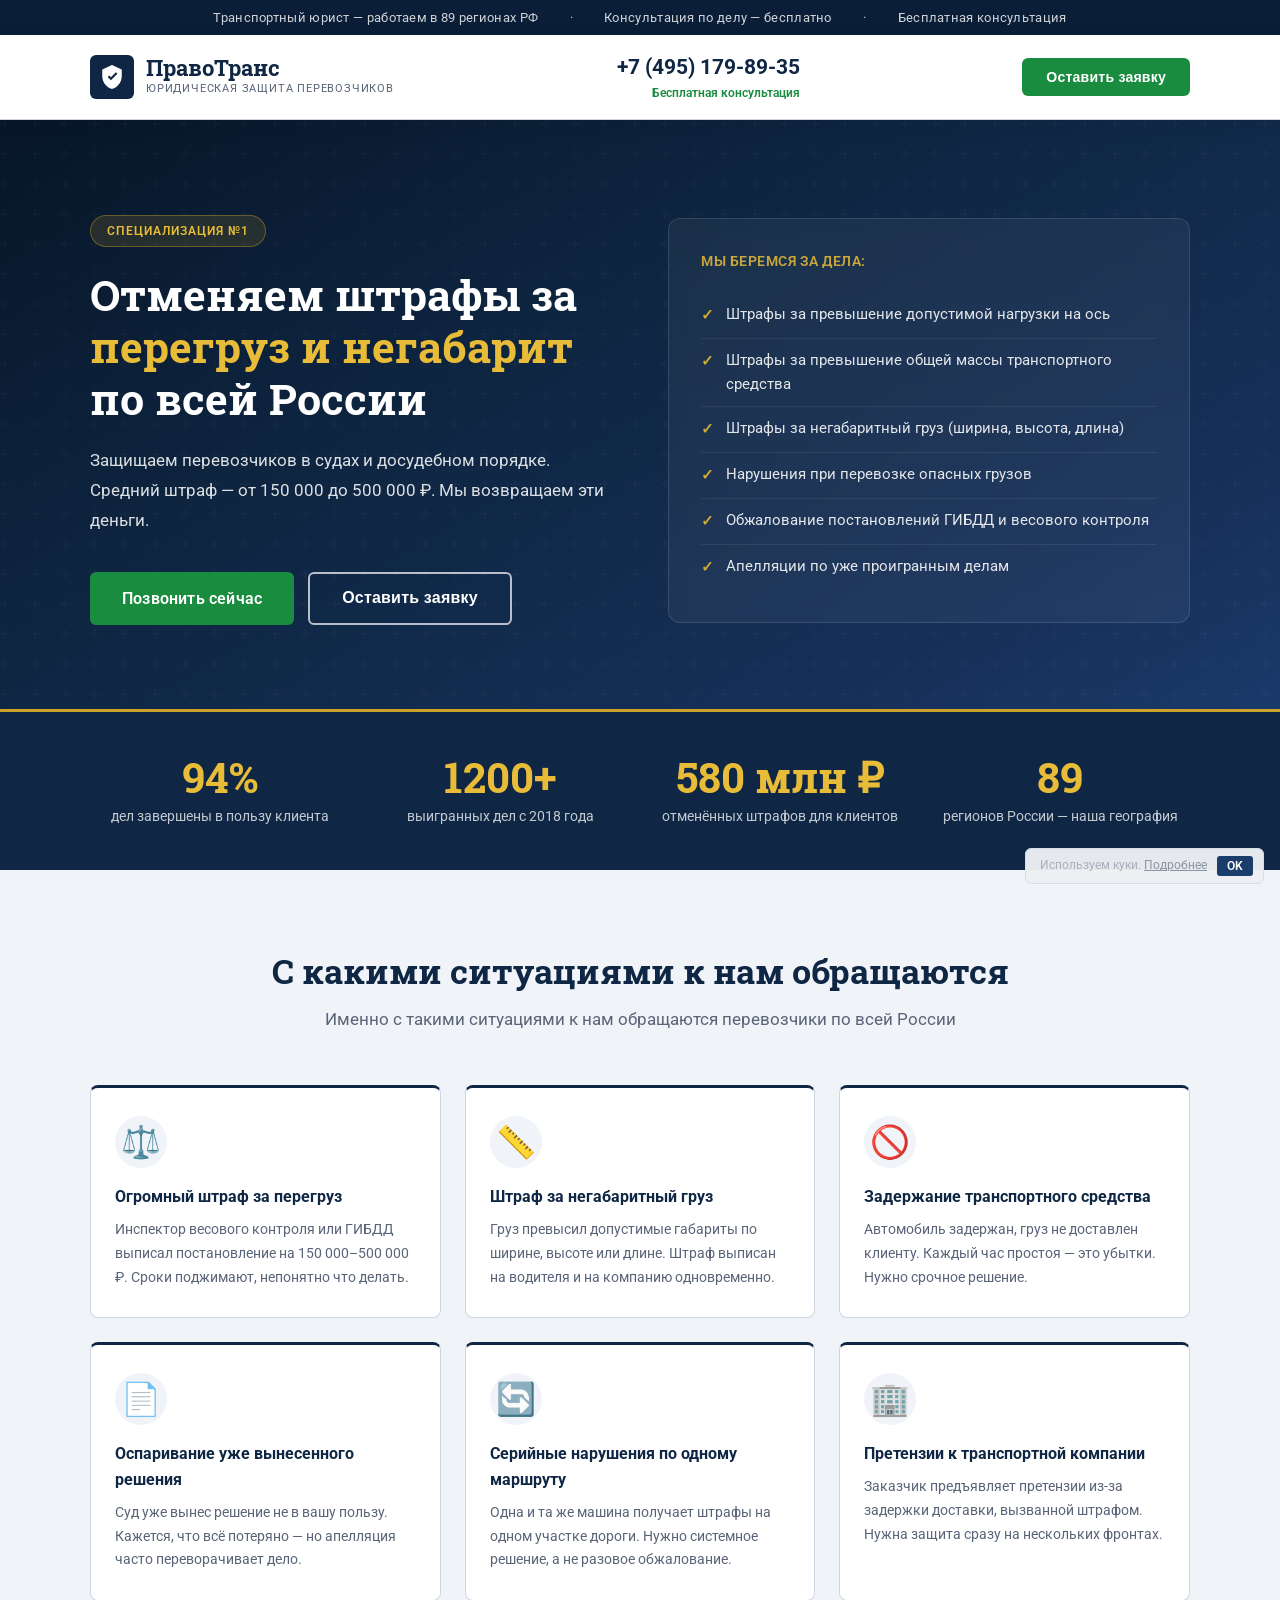
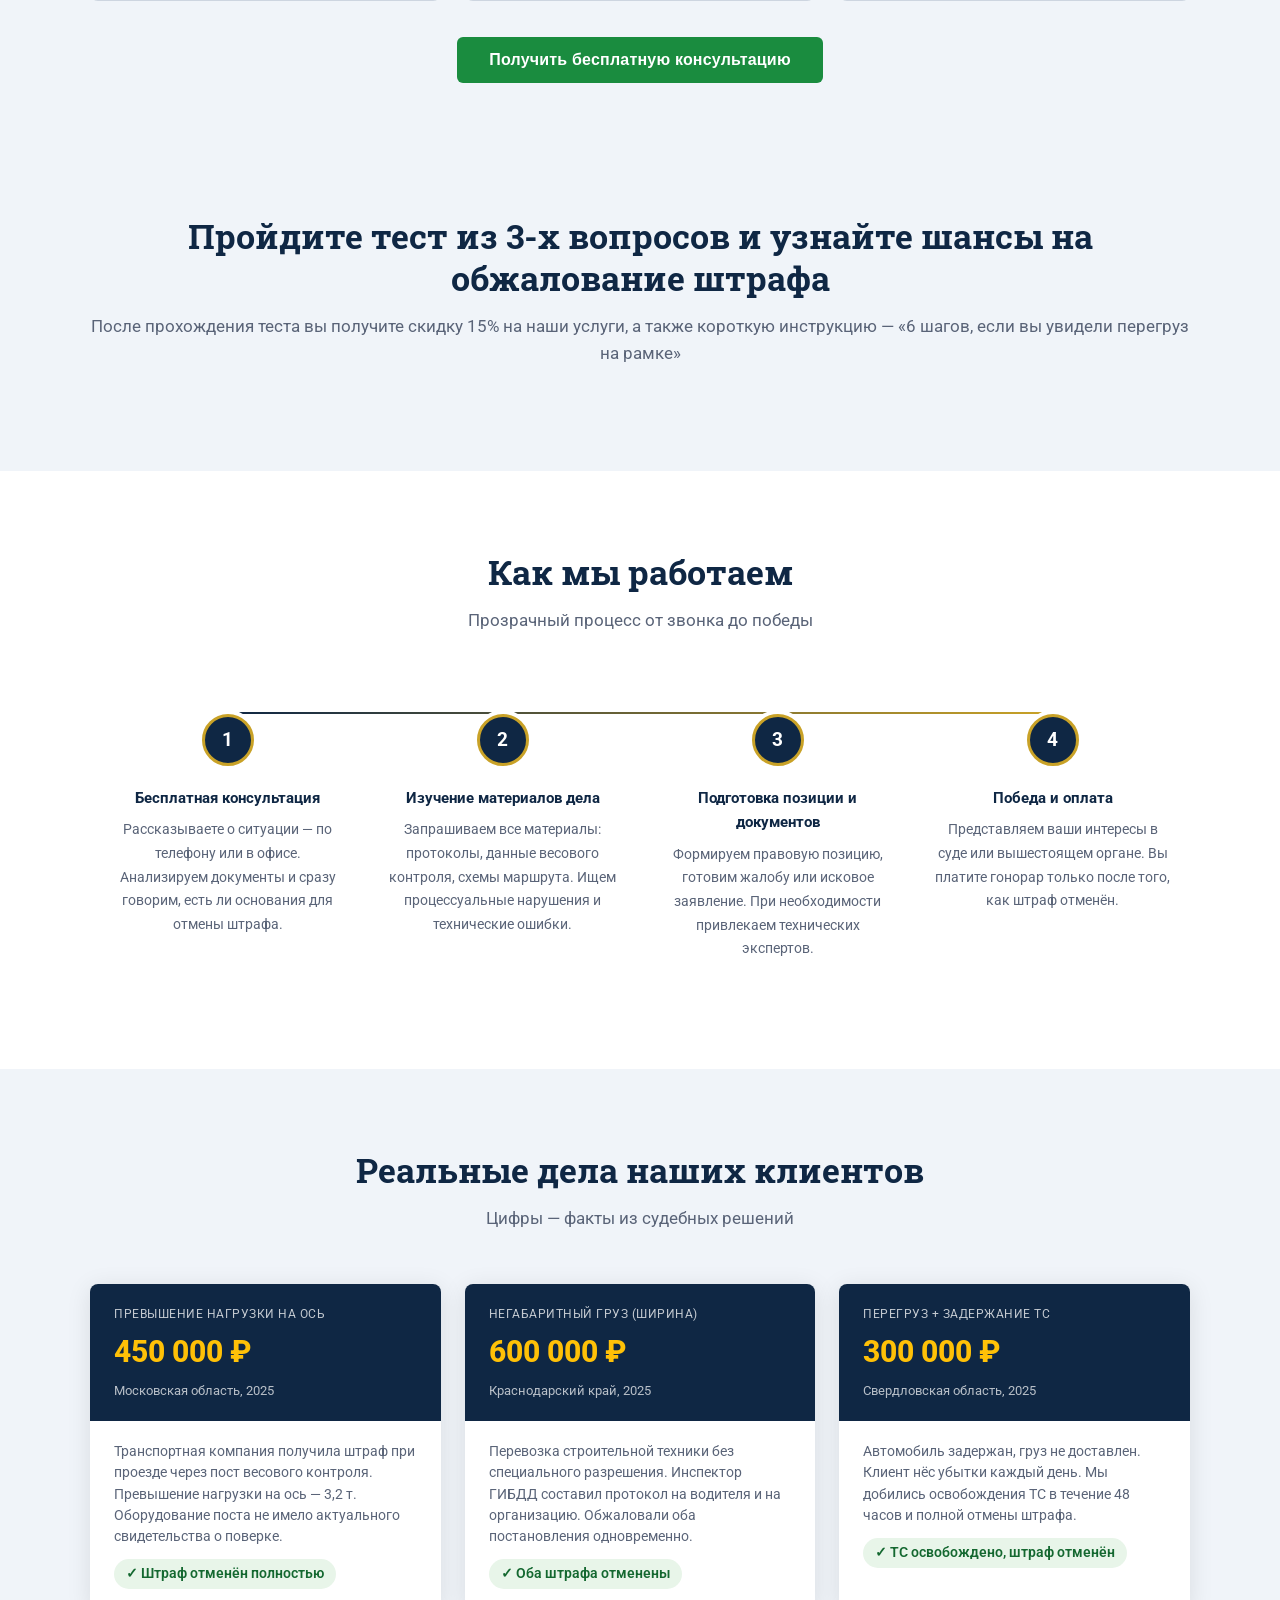
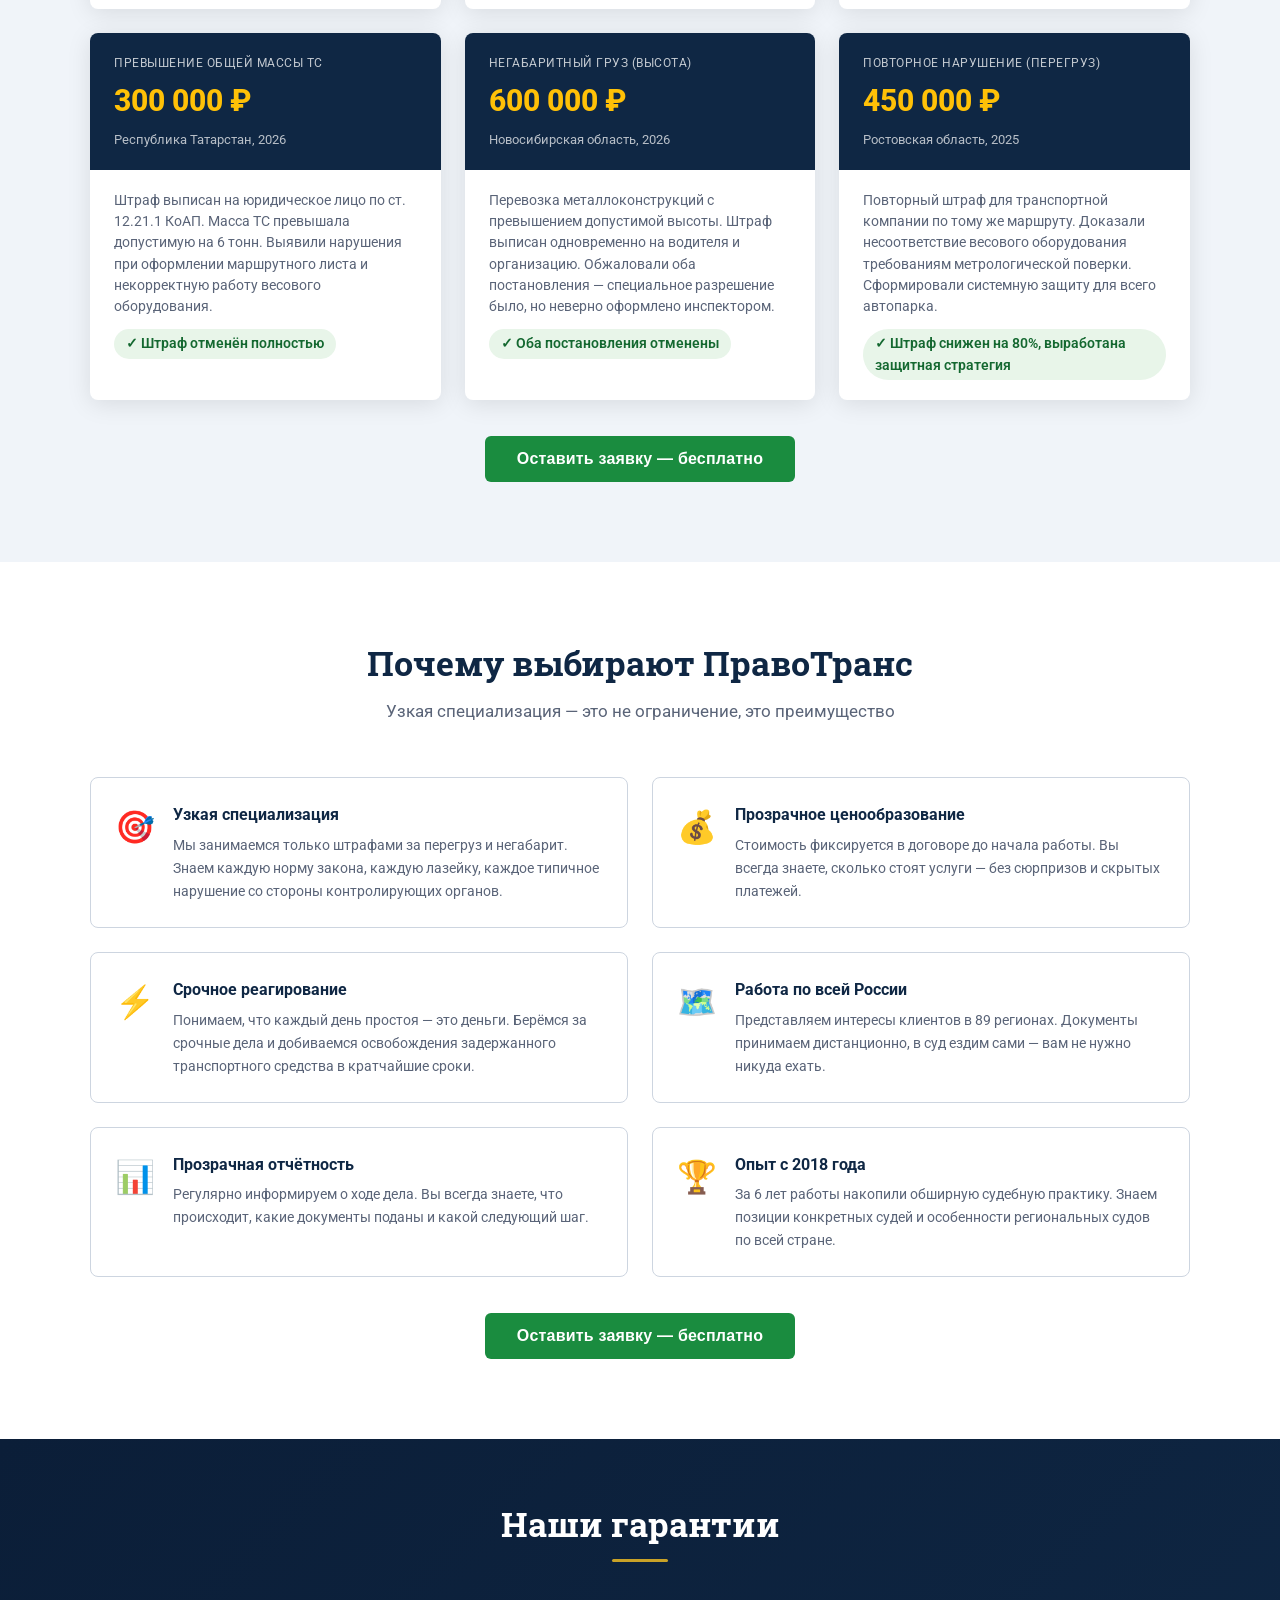
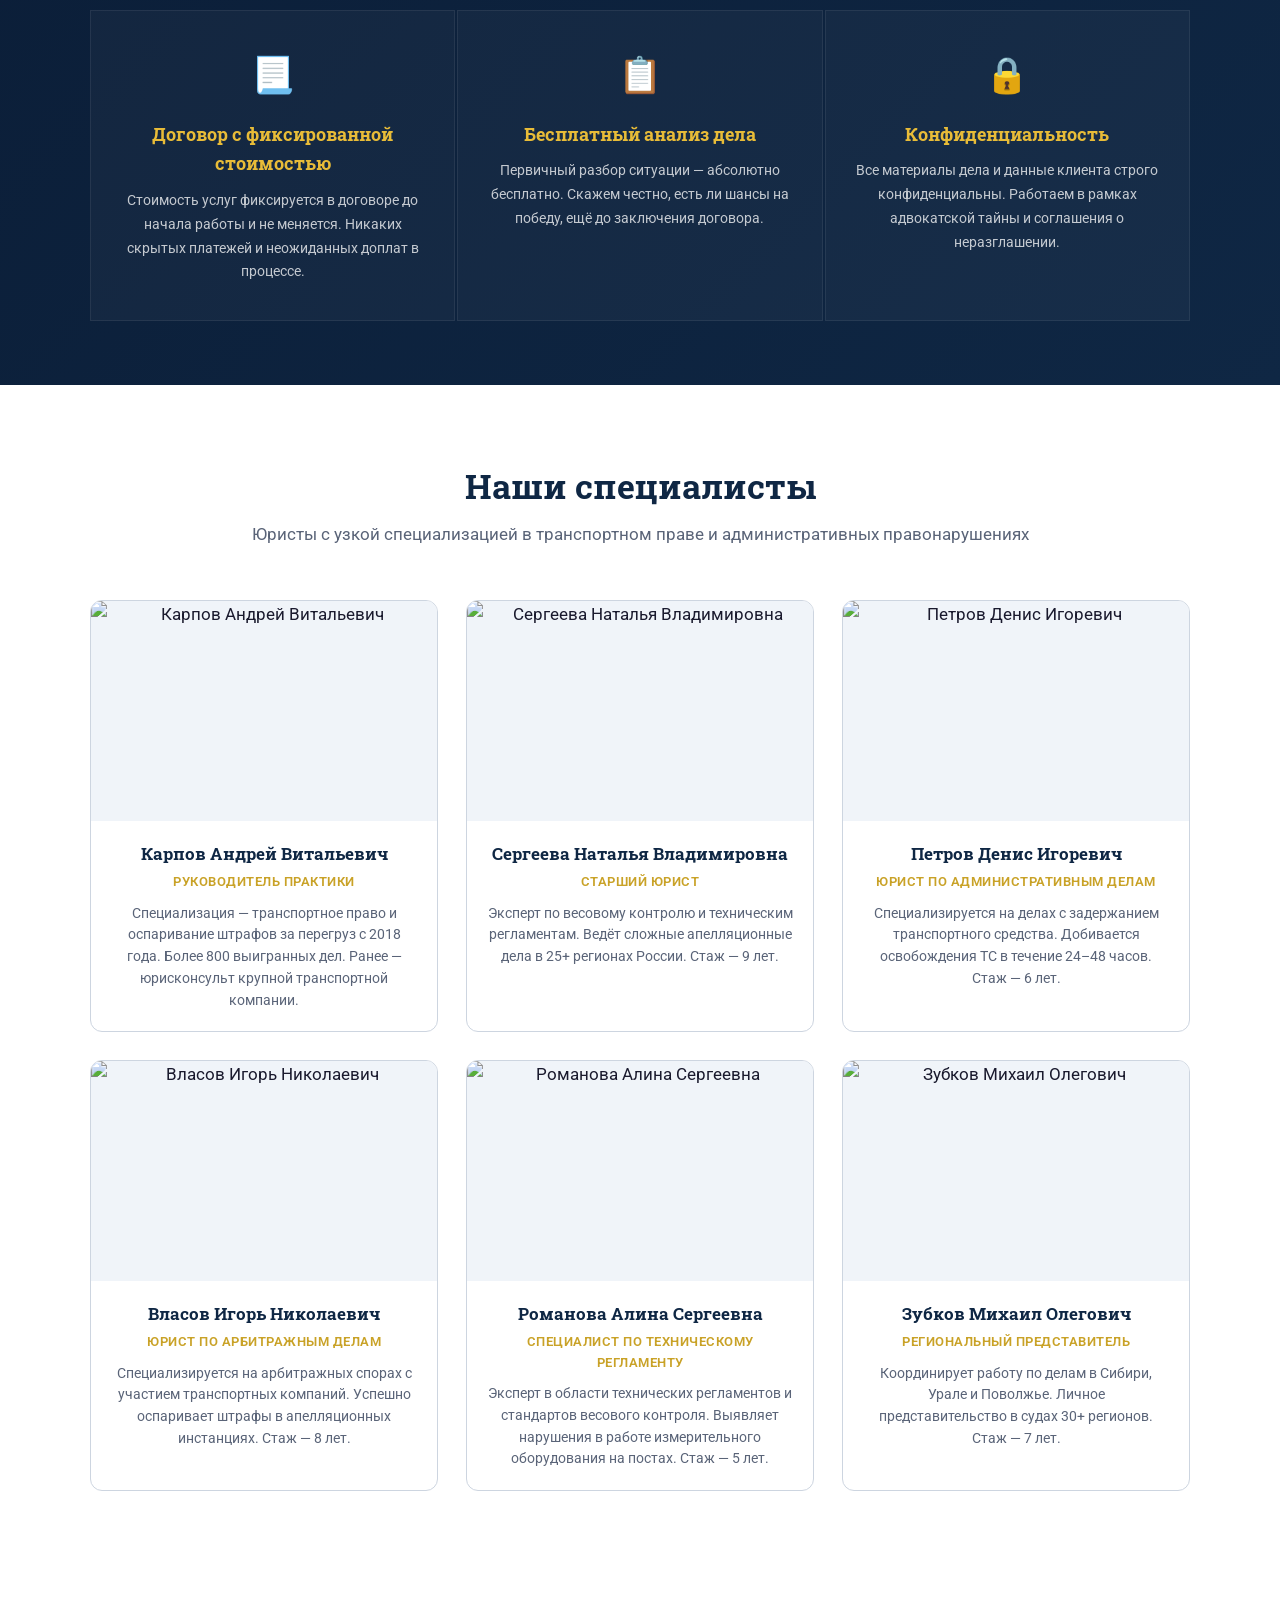
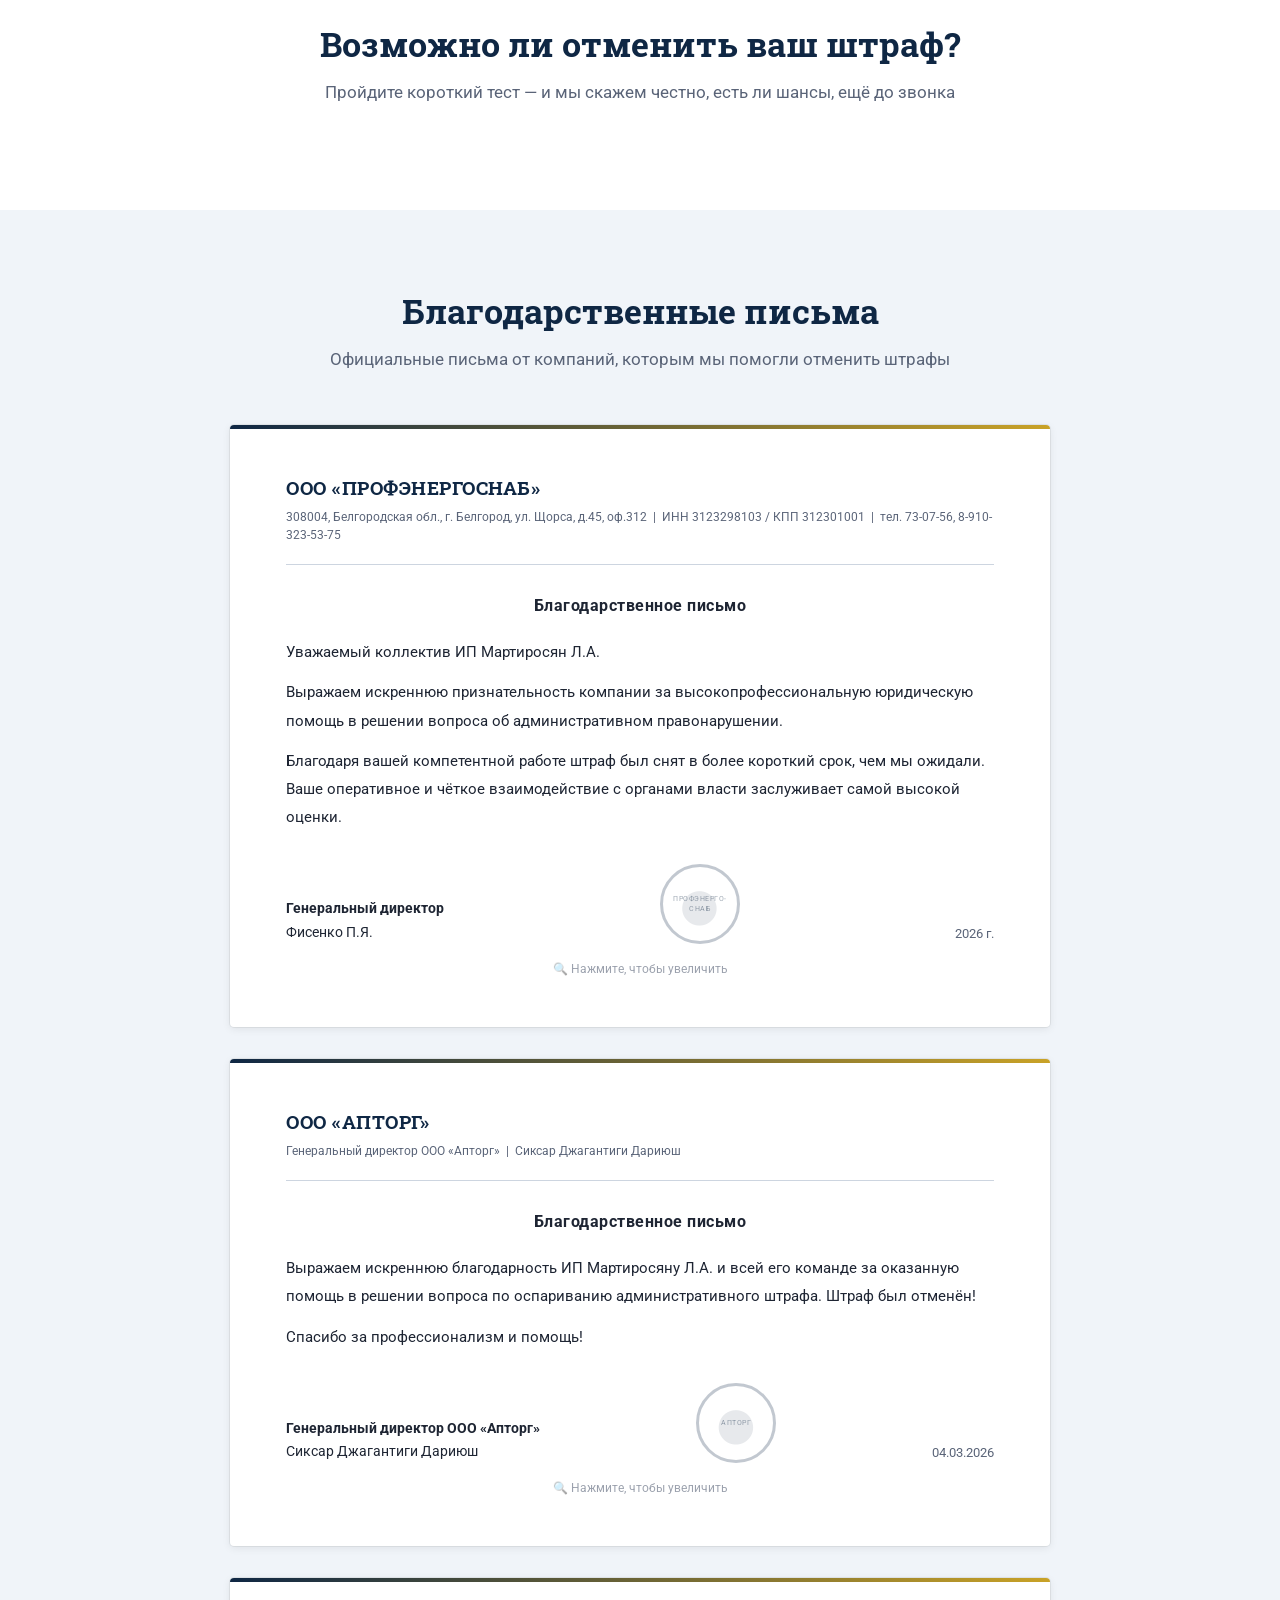
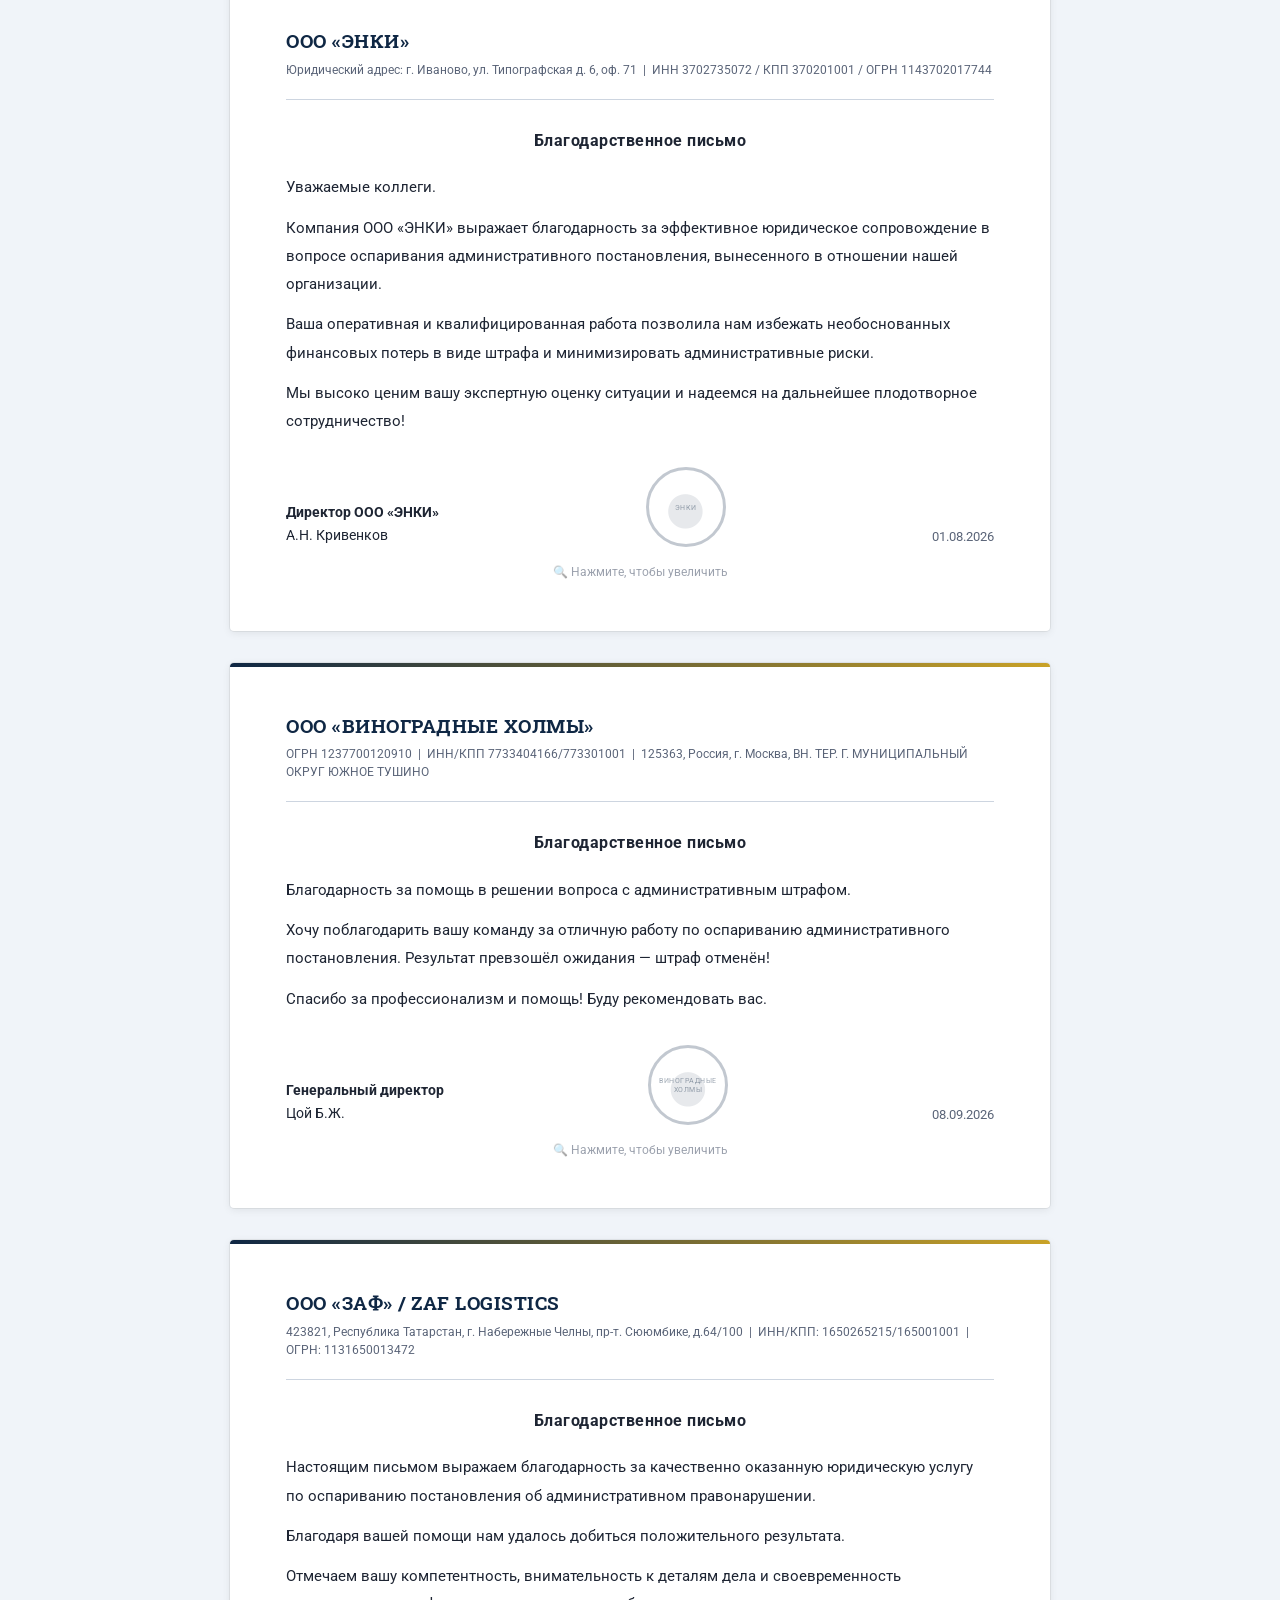
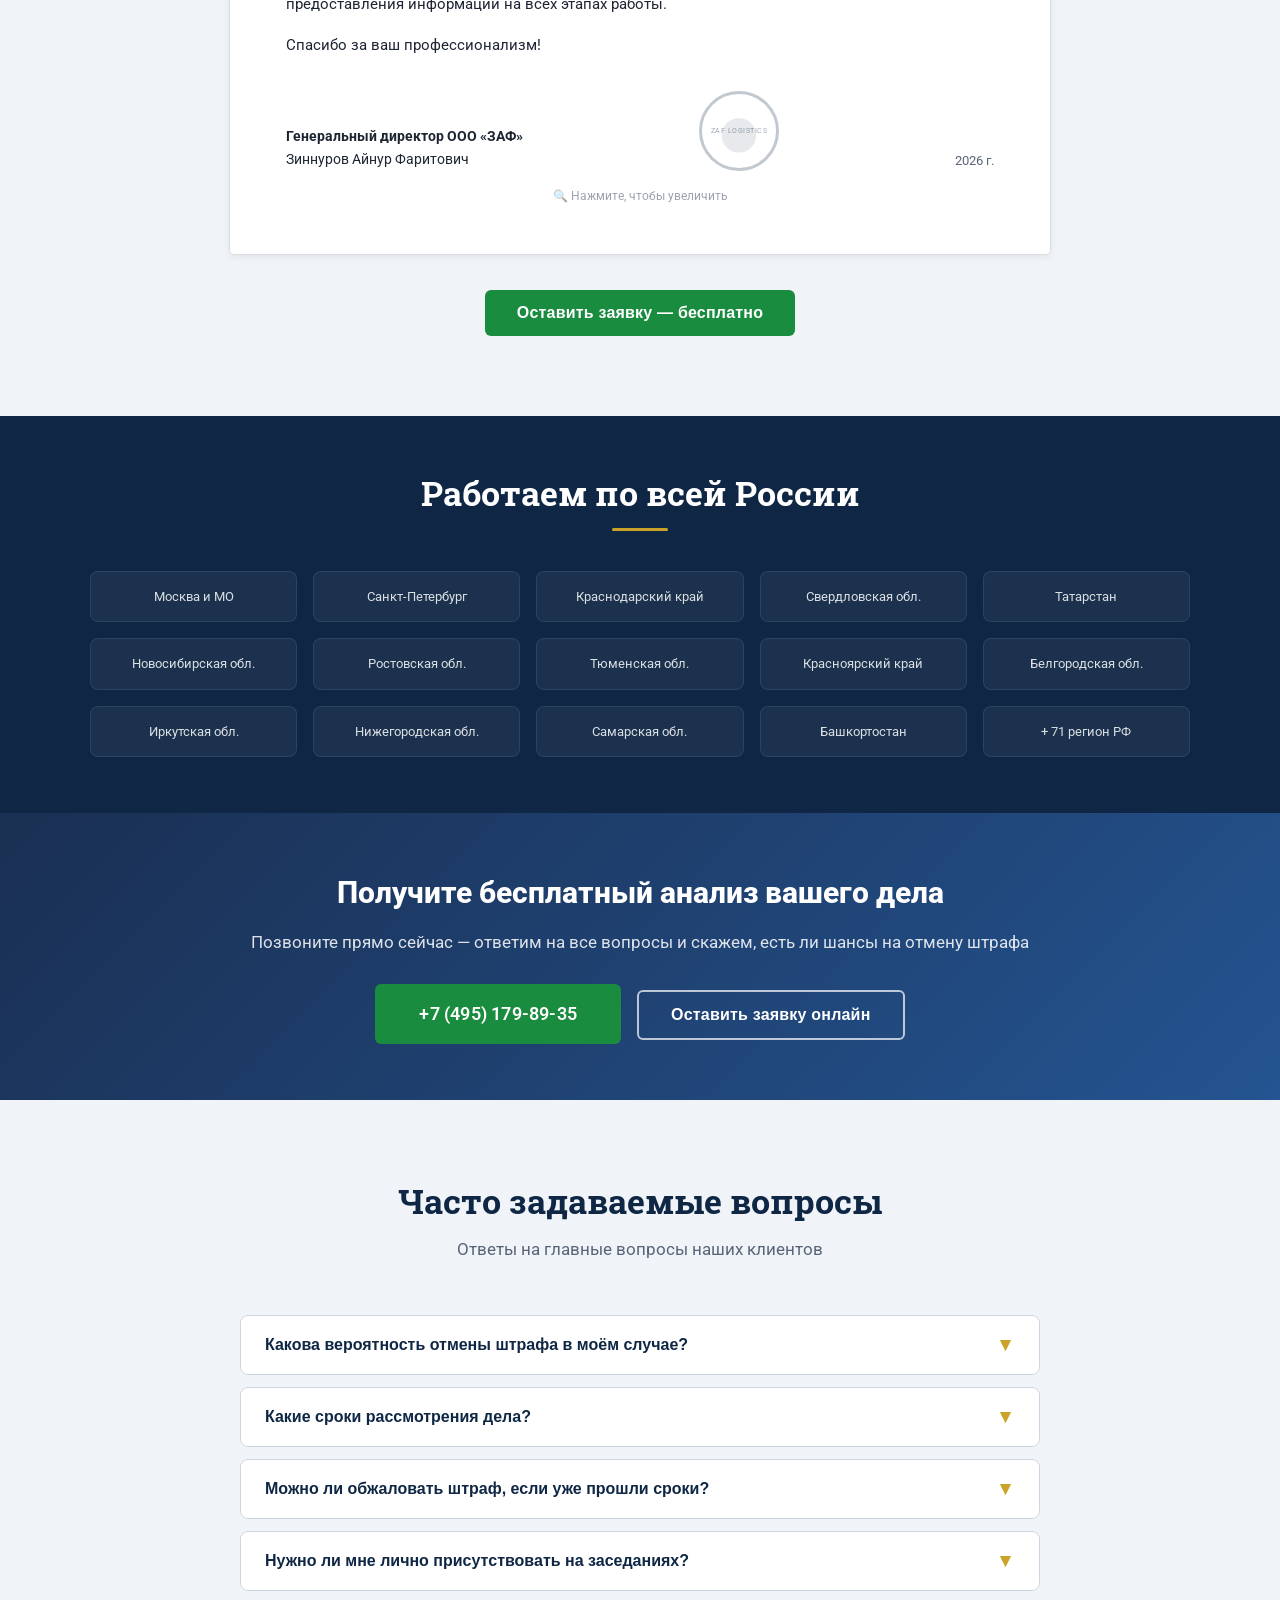
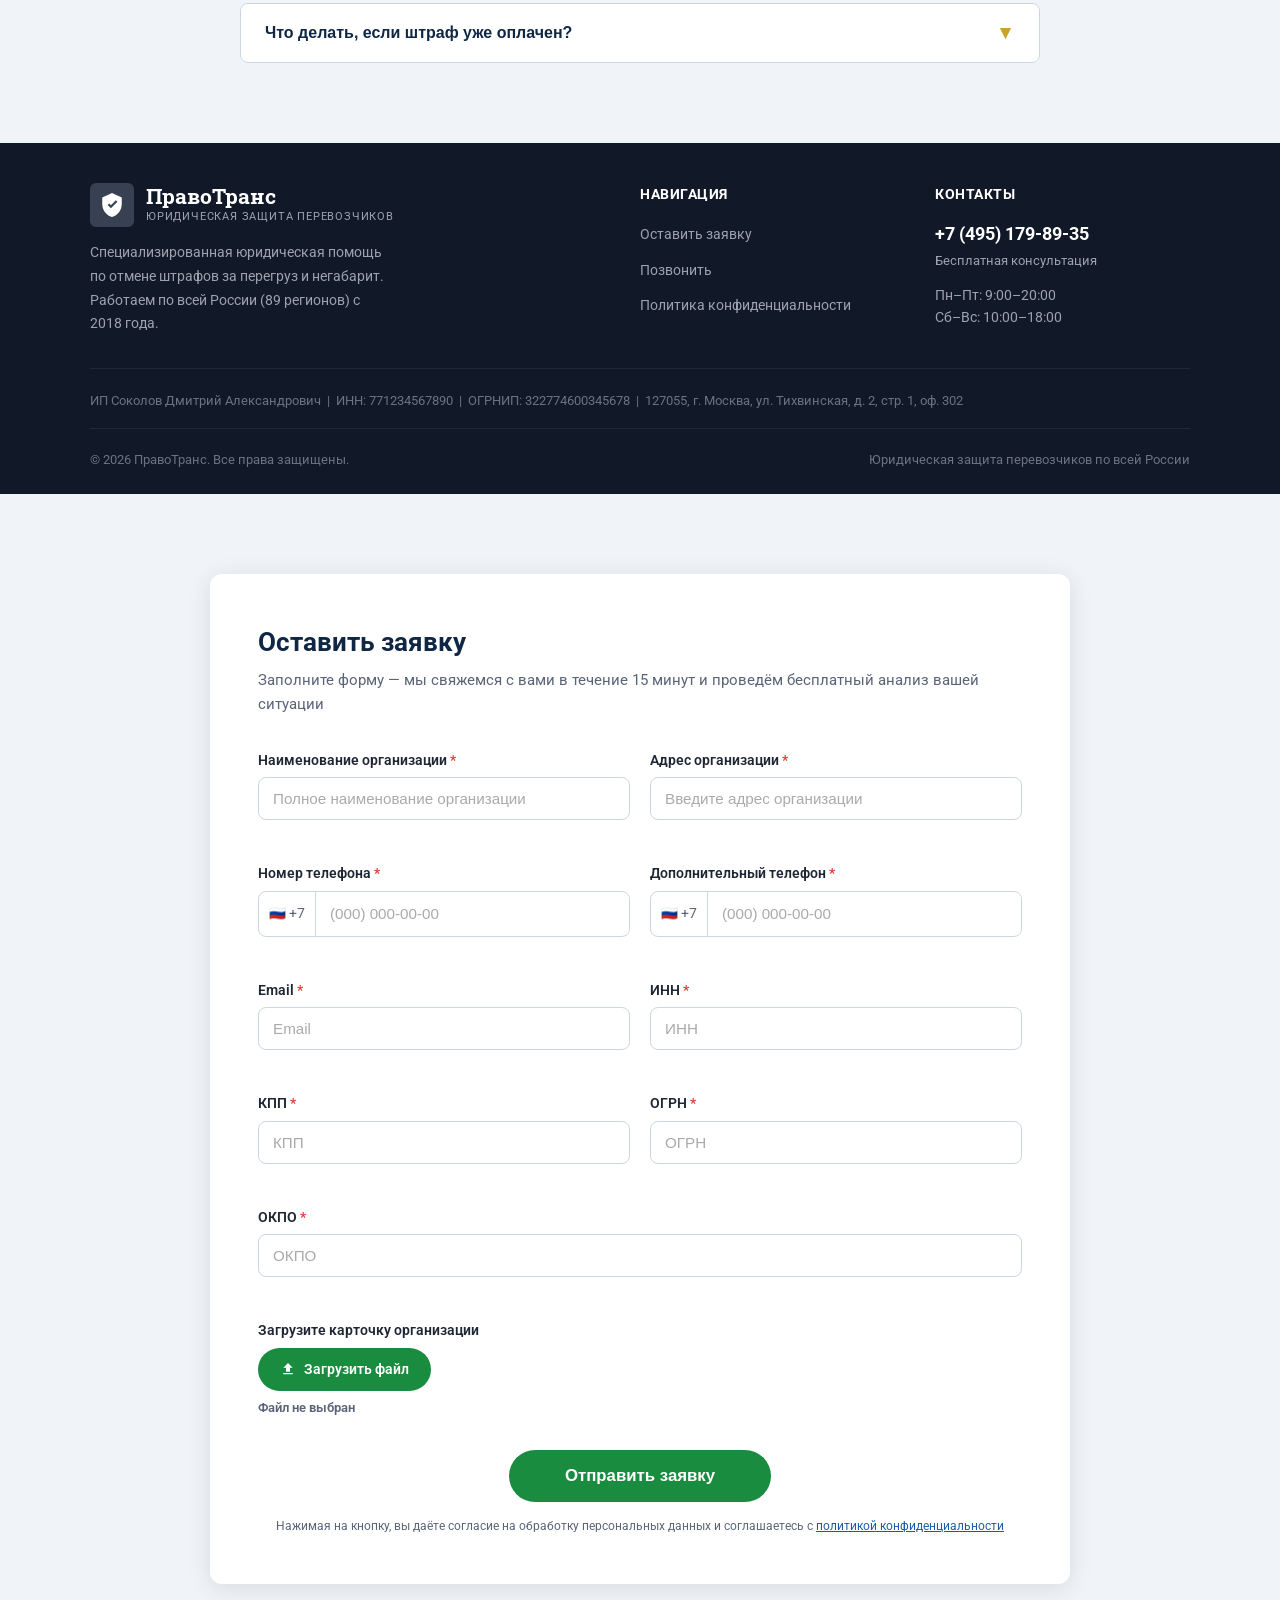
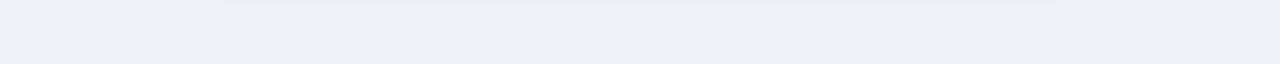
==== commit 75e134cd: "feat: add cookie consent banner (white card + blue button) to all pages" ====
--- a/index.html
+++ b/index.html
@@ -837,9 +837,9 @@
 
 
 <!-- Cookie banner -->
-<div id="cookieBanner" style="position:fixed;bottom:0;left:0;right:0;z-index:9999;background:rgba(237,239,242,.96);border-top:1px solid #d5dde8;padding:7px 16px;display:flex;align-items:center;gap:12px;">
-  <span style="color:#aab0bb;font-size:12px;flex:1;">Используем куки, делая сайт удобнее. <a href="/privacy.html" style="color:#8a95a3;text-decoration:underline;">Подробнее</a></span>
-  <button onclick="gaOk()" style="background:#1a3d6b;color:#fff;border:none;padding:3px 12px;border-radius:3px;font-size:12px;font-weight:600;cursor:pointer;white-space:nowrap;font-family:inherit;flex-shrink:0;">OK</button>
+<div id="cookieBanner" style="position:fixed;bottom:16px;right:16px;z-index:9999;background:rgba(237,239,242,.97);border:1px solid #d5dde8;padding:7px 10px 7px 14px;display:inline-flex;align-items:center;gap:10px;border-radius:6px;white-space:nowrap;max-width:calc(100% - 32px);">
+  <span style="color:#aab0bb;font-size:12px;">Используем куки. <a href="/privacy.html" style="color:#8a95a3;text-decoration:underline;">Подробнее</a></span>
+  <button onclick="gaOk()" style="background:#1a3d6b;color:#fff;border:none;padding:3px 10px;border-radius:3px;font-size:12px;font-weight:600;cursor:pointer;font-family:inherit;flex-shrink:0;">OK</button>
 </div>
 <script>(function(){if(localStorage.getItem('ck_ok'))document.getElementById('cookieBanner').style.display='none'})();function gaOk(){localStorage.setItem('ck_ok','1');document.getElementById('cookieBanner').style.display='none'}</script>
 <!-- /Cookie banner -->
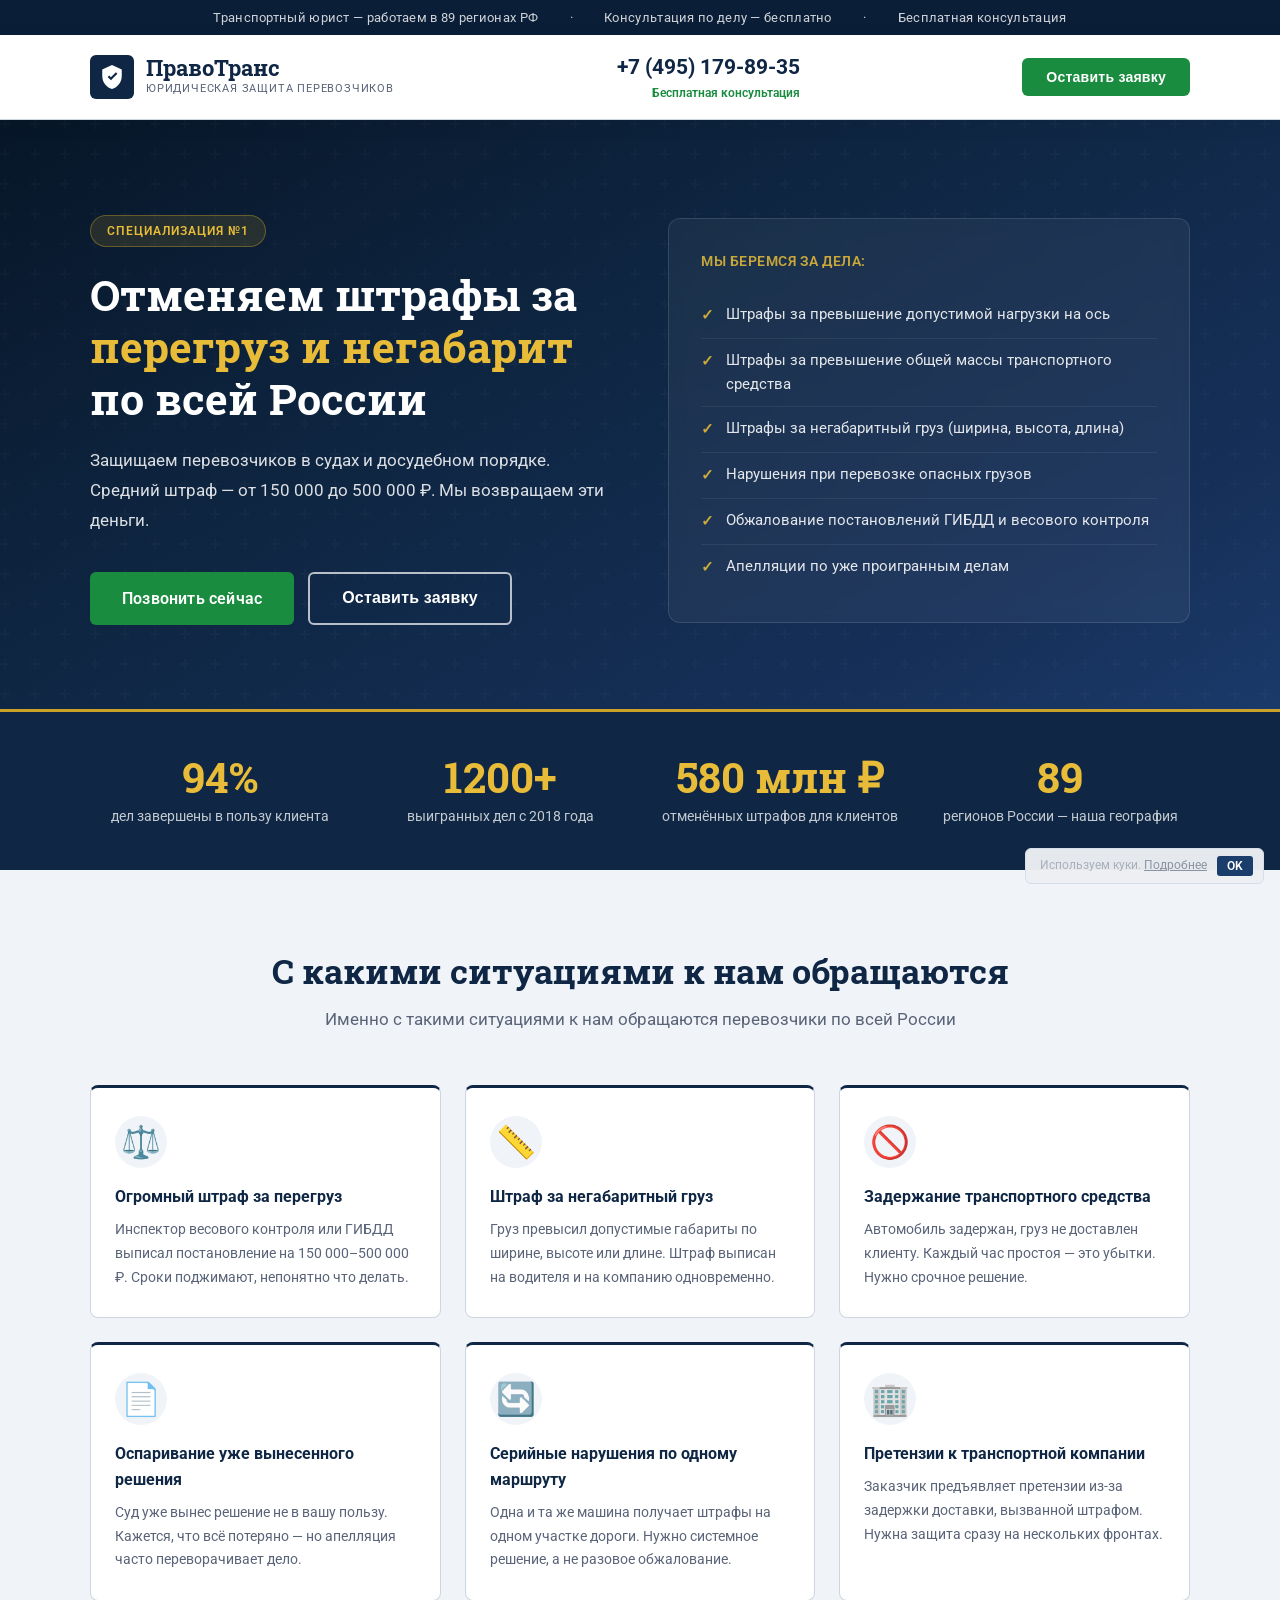
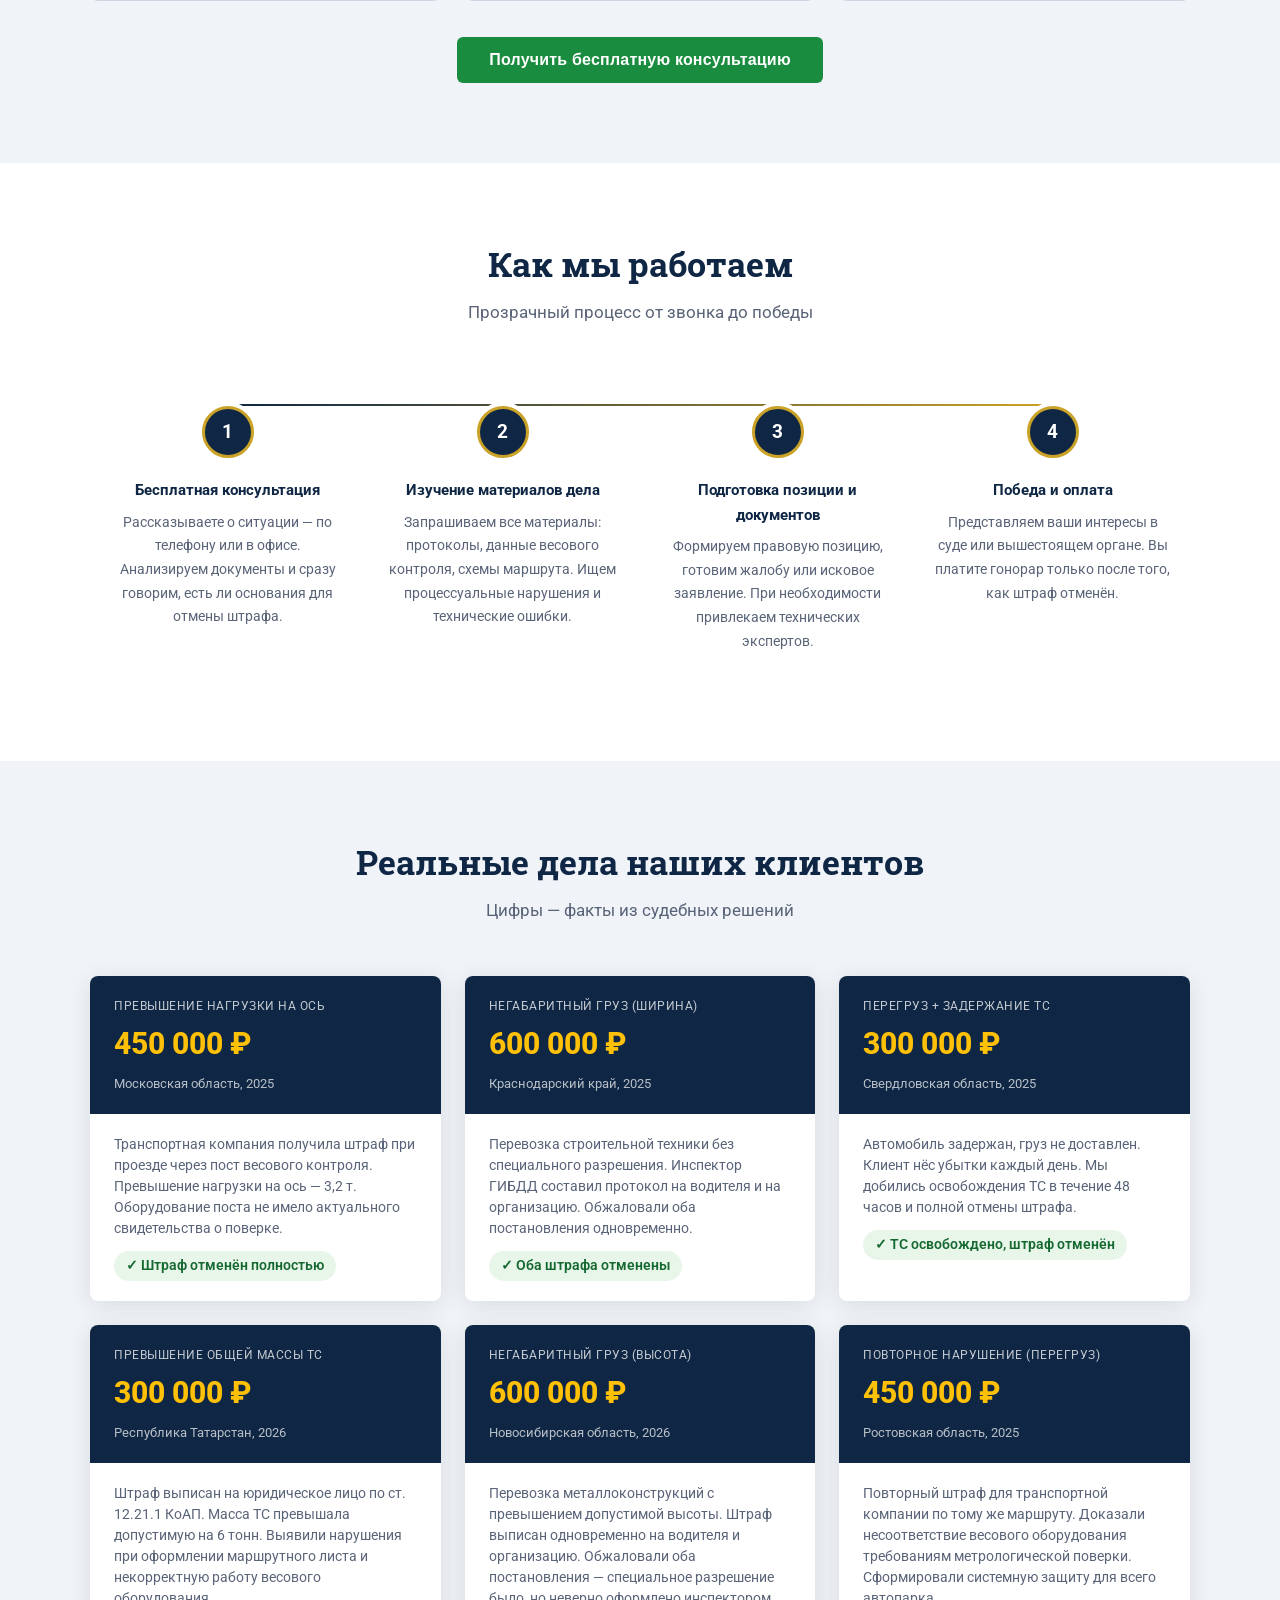
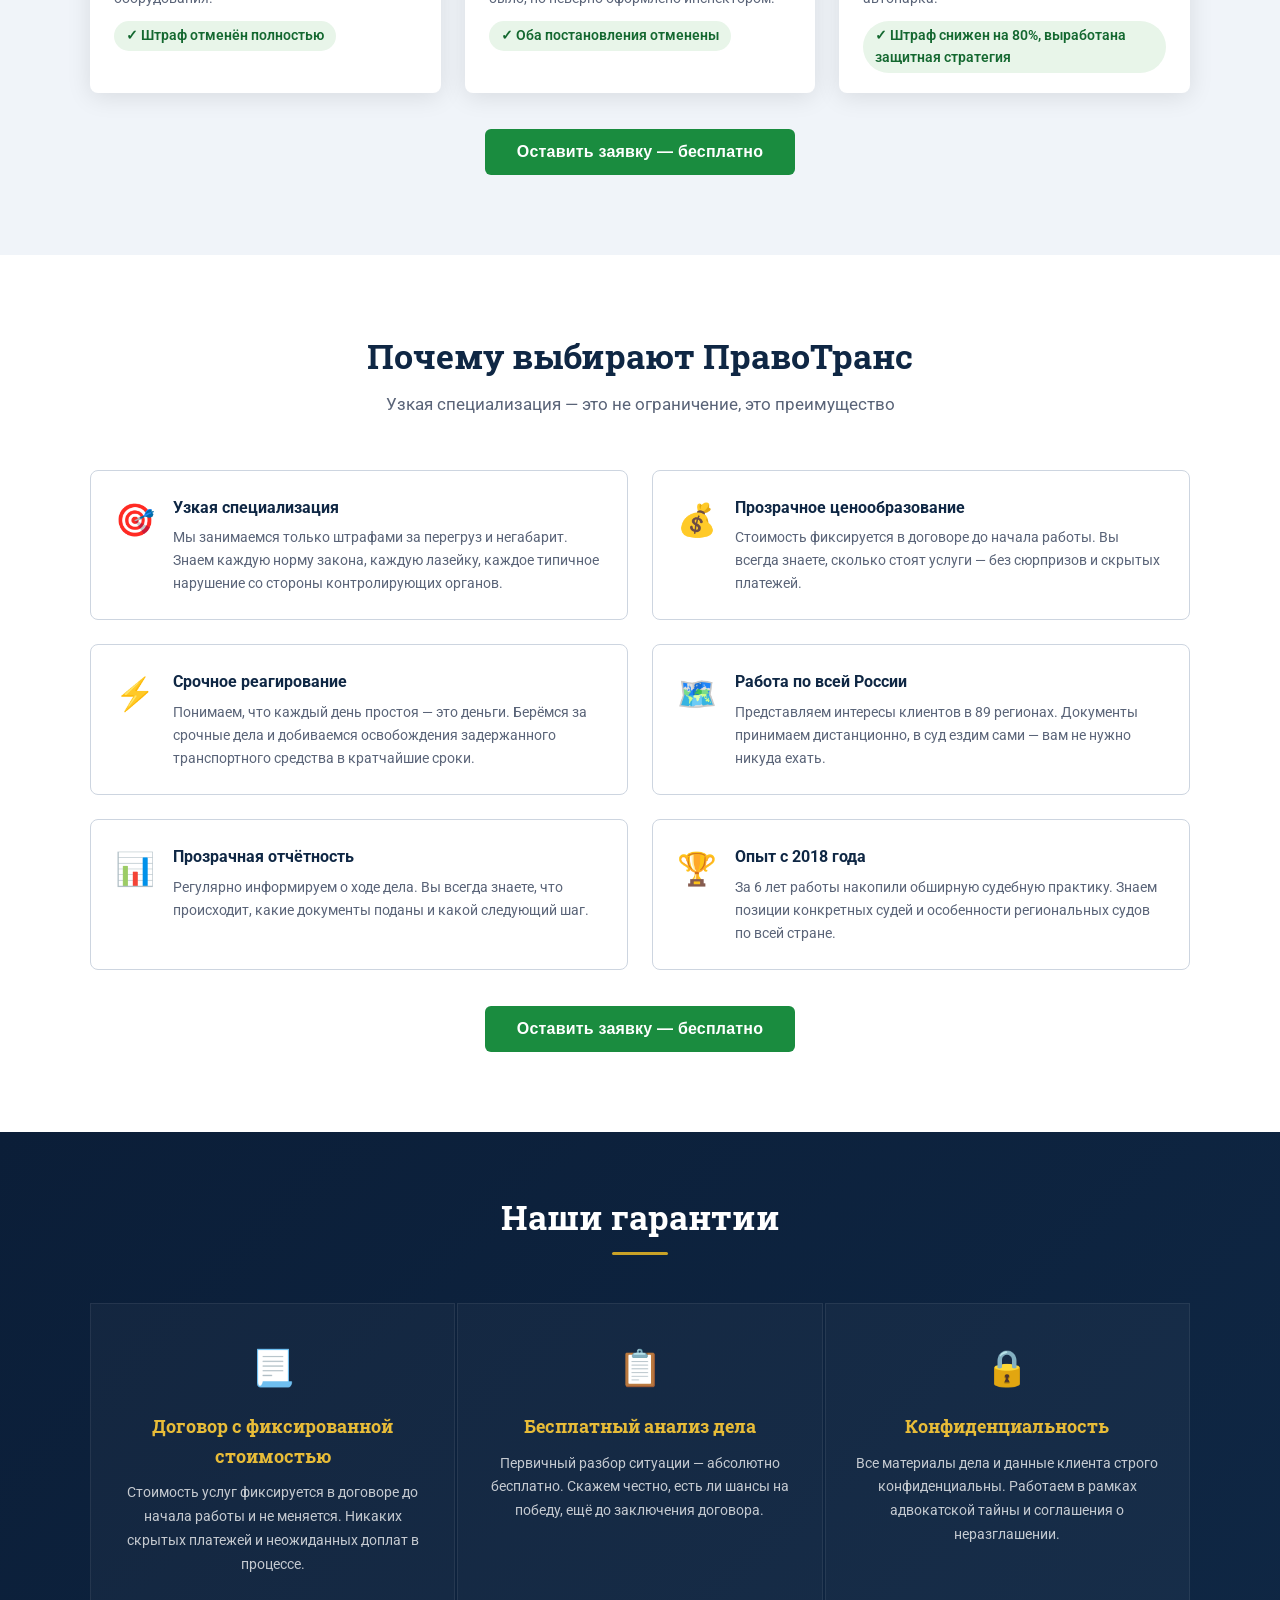
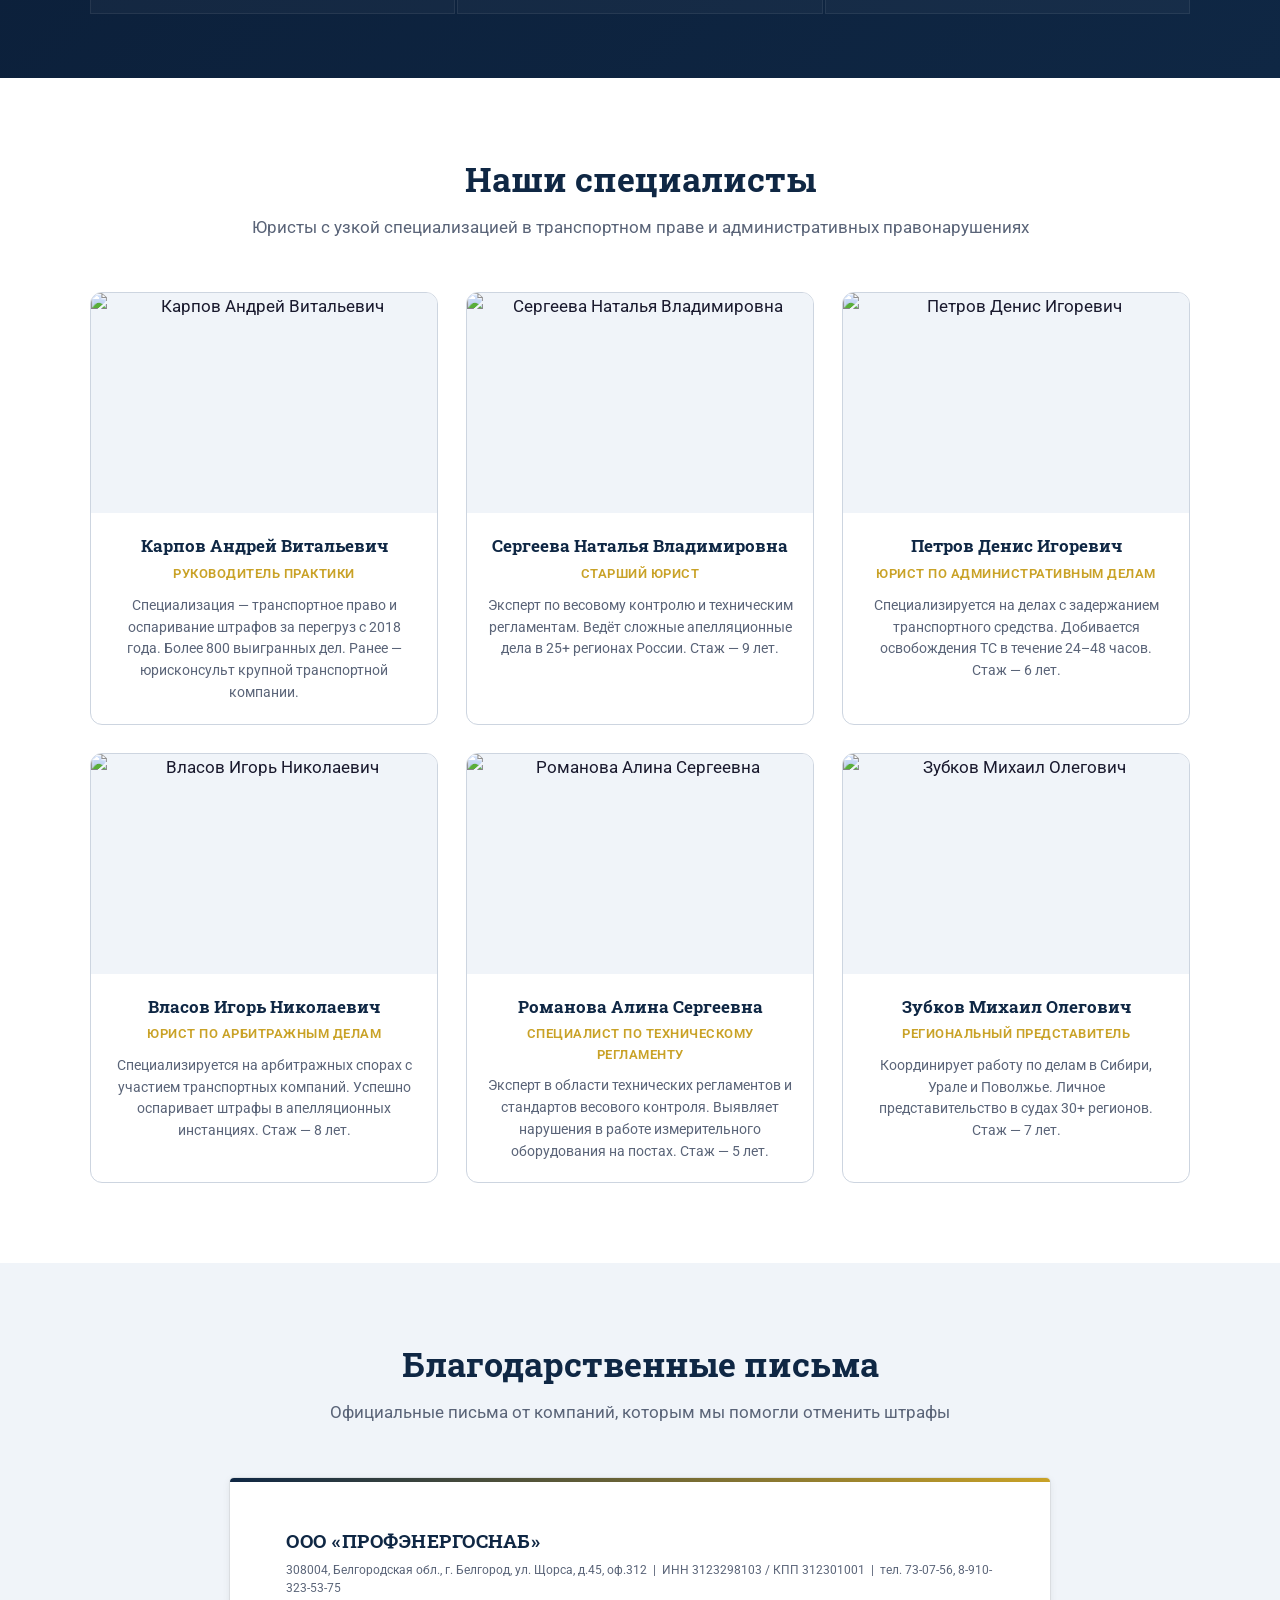
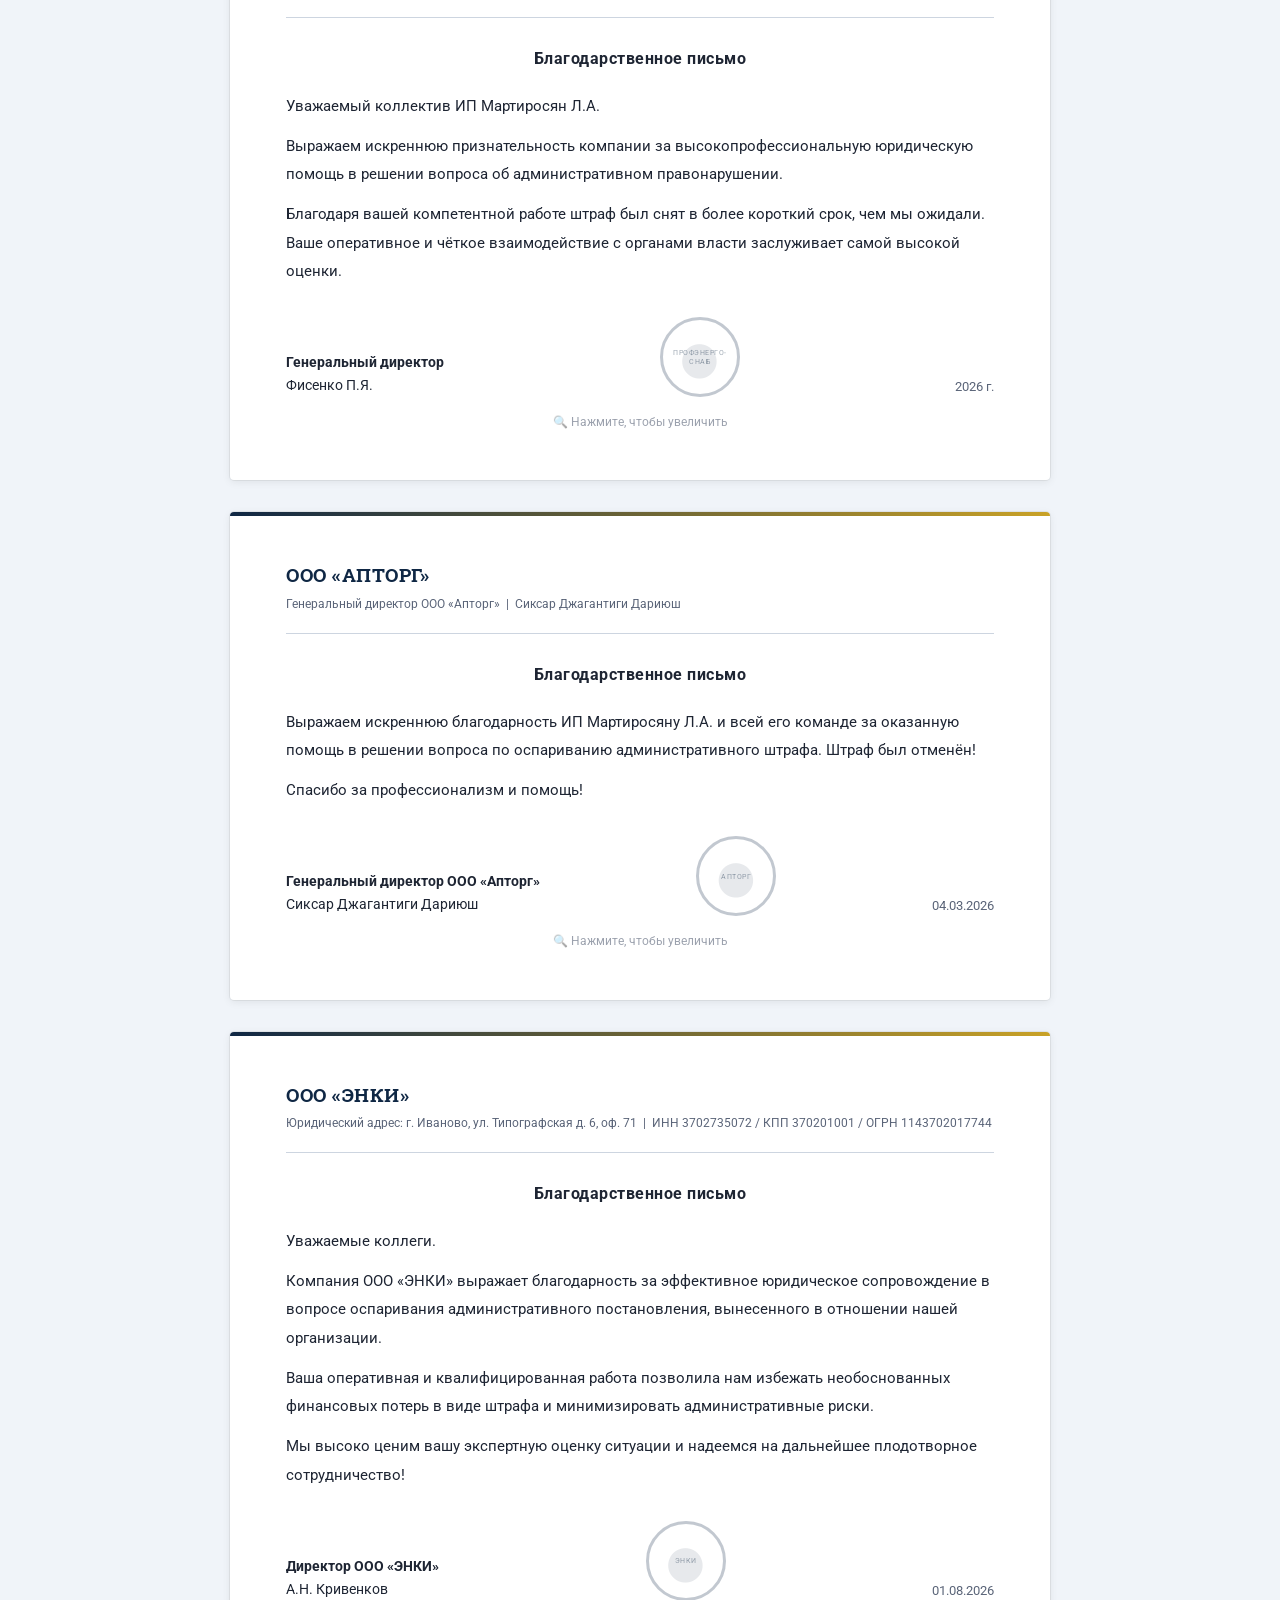
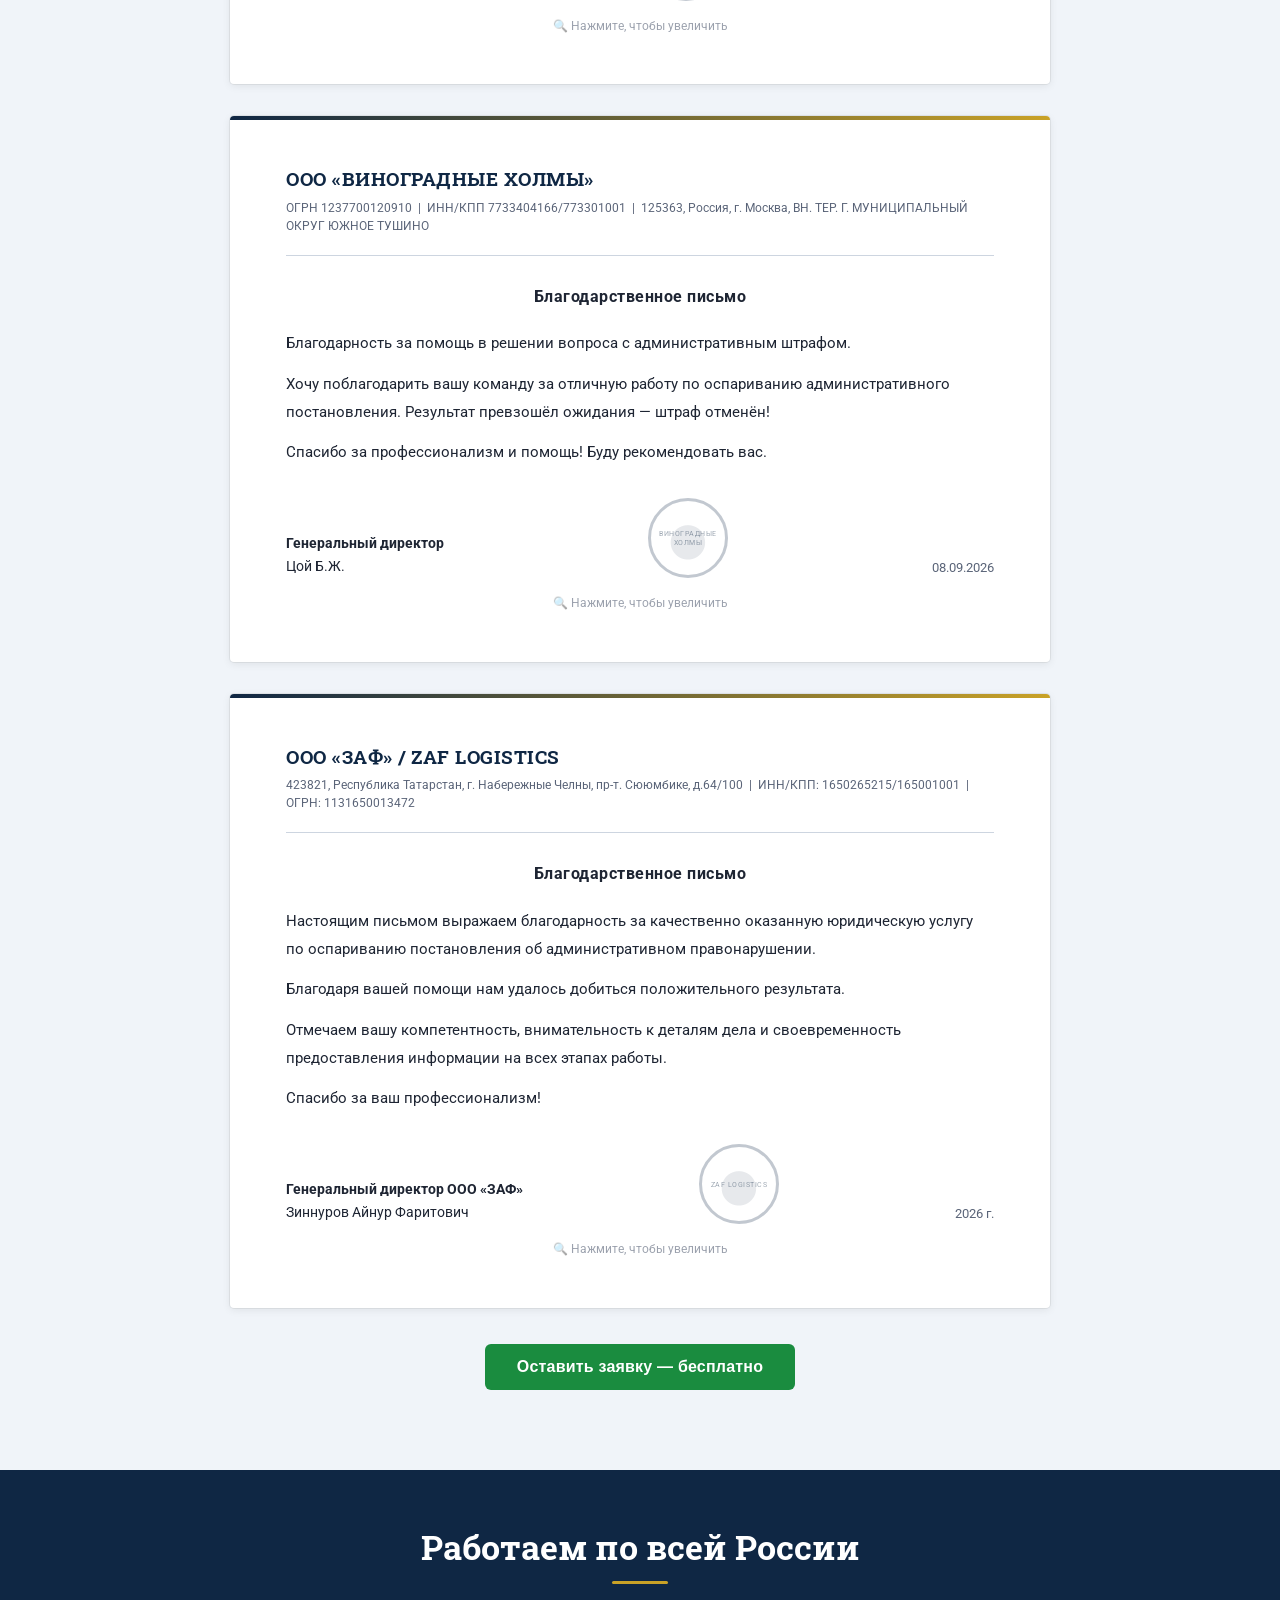
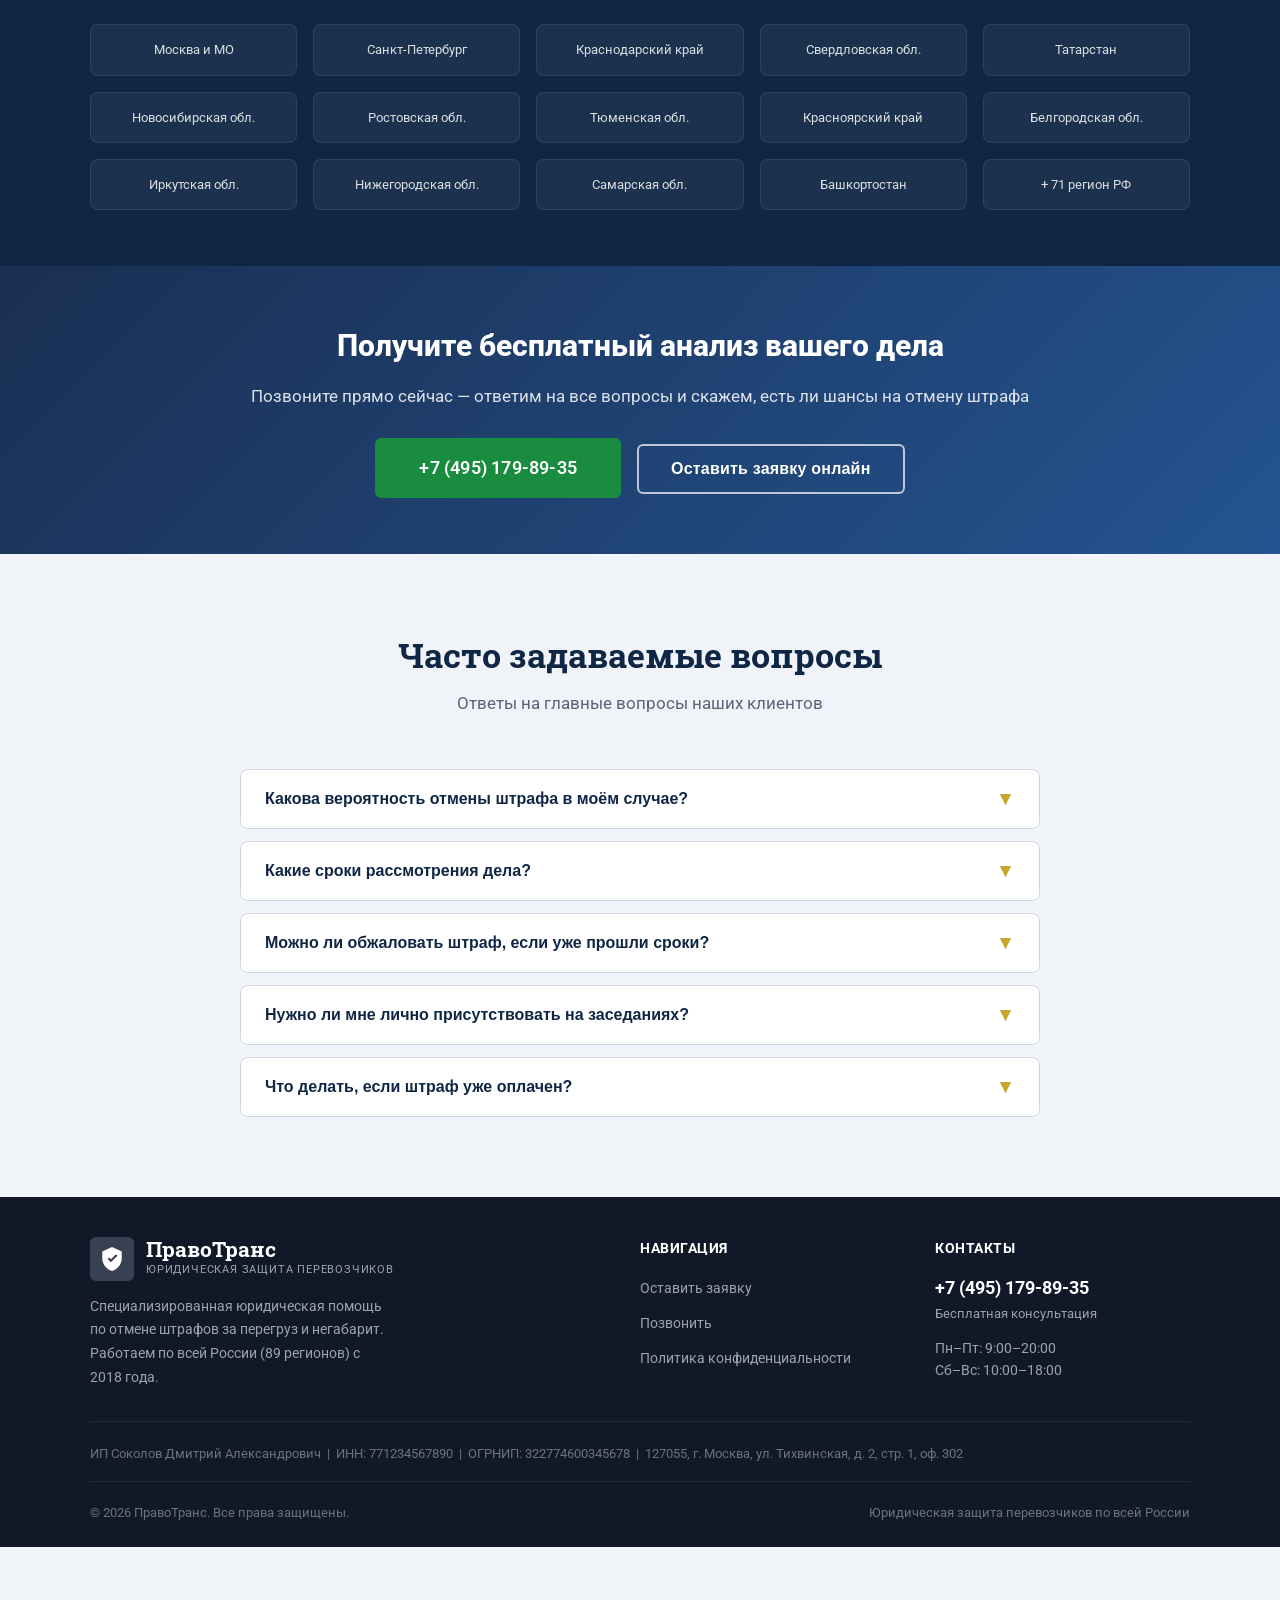
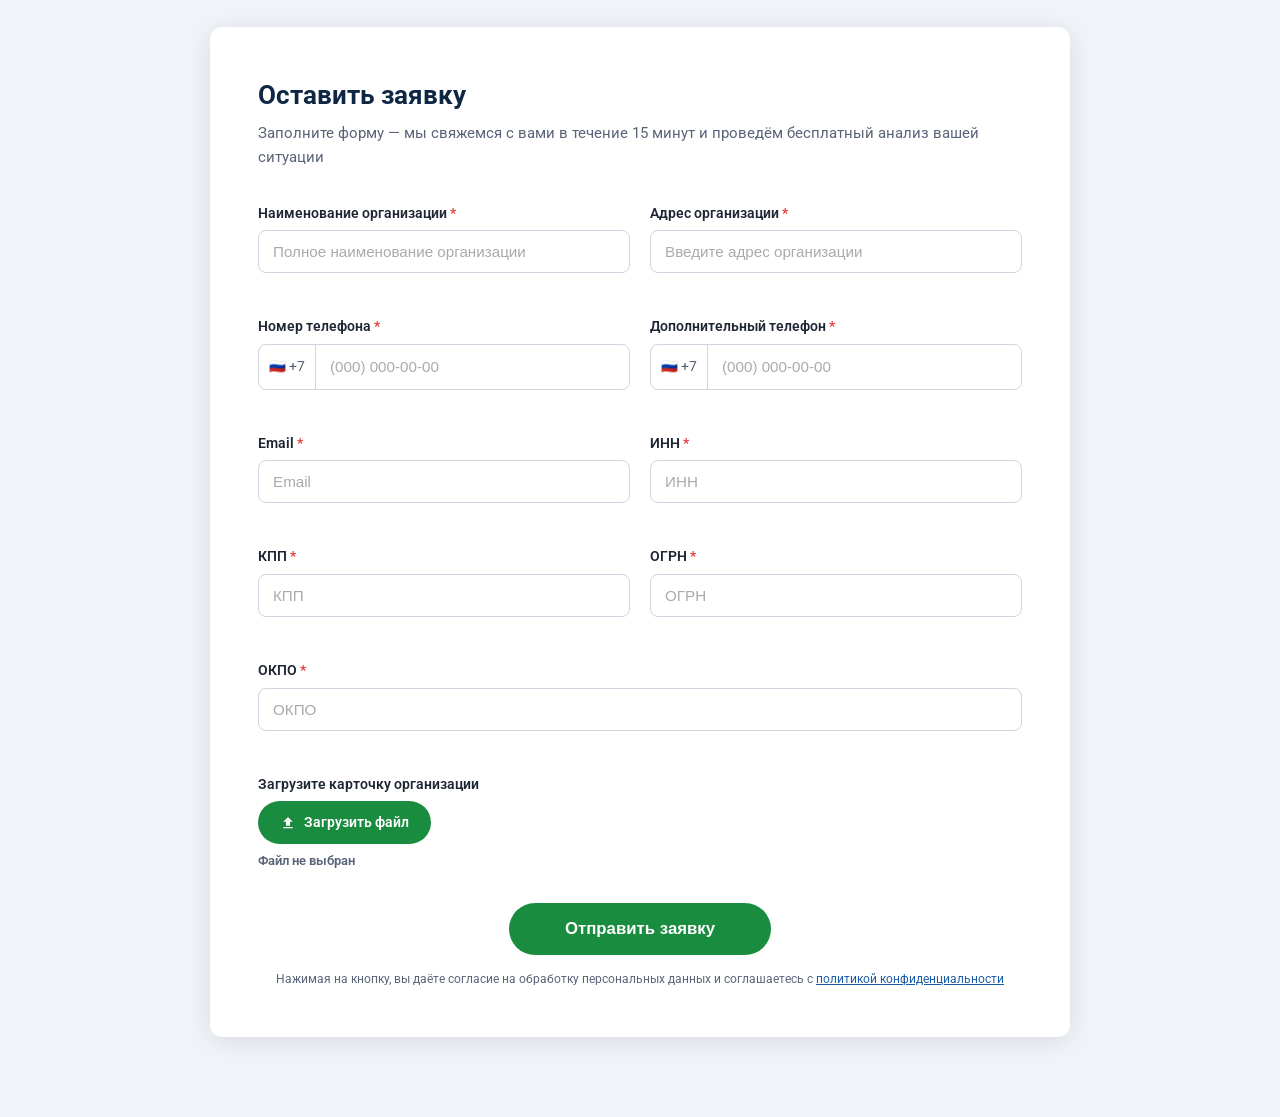
==== commit 4b665336: "feat: replace Inline widgets with Pop banner, remove Widget tab on pravotrans" ====
--- a/index.html
+++ b/index.html
@@ -181,15 +181,6 @@
   </div>
 </section>
 
-<!-- MARQUIZ INLINE 1 -->
-<section class="section section--gray" style="padding-top:52px;padding-bottom:52px;">
-  <div class="container">
-    <h2 class="section-title">Пройдите тест из 3-х вопросов и узнайте шансы на обжалование штрафа</h2>
-    <p class="section-sub">После прохождения теста вы получите скидку 15% на наши услуги, а также короткую инструкцию — «6 шагов, если вы увидели перегруз на рамке»</p>
-    <div data-marquiz-id="69dc9f2db6170600194daffc"></div>
-    <script>(function(t, p) {window.Marquiz ? Marquiz.add([t, p]) : document.addEventListener('marquizLoaded', function() {Marquiz.add([t, p])})})('Inline', {id: '69dc9f2db6170600194daffc', buttonText: '«Старт»', bgColor: '#9e8b12', textColor: '#ffffff', rounded: true, shadow: 'rgba(158, 139, 18, 0.5)', blicked: true, fixed: false, buttonOnMobile: false, disableOnMobile: false, fullWidth: false})</script>
-  </div>
-</section>
 
 <!-- HOW WE WORK -->
 <section class="section">
@@ -442,15 +433,6 @@
   </div>
 </section>
 
-<!-- MARQUIZ INLINE 2 -->
-<section class="section" style="padding-top:52px;padding-bottom:52px;">
-  <div class="container">
-    <h2 class="section-title">Возможно ли отменить ваш штраф?</h2>
-    <p class="section-sub">Пройдите короткий тест — и мы скажем честно, есть ли шансы, ещё до звонка</p>
-    <div data-marquiz-id="69dc9f2db6170600194daffc"></div>
-    <script>(function(t, p) {window.Marquiz ? Marquiz.add([t, p]) : document.addEventListener('marquizLoaded', function() {Marquiz.add([t, p])})})('Inline', {id: '69dc9f2db6170600194daffc', buttonText: '«Старт»', bgColor: '#9e8b12', textColor: '#ffffff', rounded: true, shadow: 'rgba(158, 139, 18, 0.5)', blicked: true, fixed: false, buttonOnMobile: false, disableOnMobile: false, fullWidth: false})</script>
-  </div>
-</section>
 
 <!-- LETTERS -->
 <section class="section letters" id="letters">
@@ -832,8 +814,6 @@
 </div>
 
 <script src="script.js"></script>
-<!-- Marquiz Widget -->
-<script>(function(t, p) {window.Marquiz ? Marquiz.add([t, p]) : document.addEventListener('marquizLoaded', function() {Marquiz.add([t, p])})})('Widget', {id: '69dc9f2db6170600194daffc', position: 'left', delay: 10, disableOnMobile: false, disableIfClosed: false, gradientEnabled: true, gradientColor: '#303537', gradientIntensity: 40, titleColor: '#ffffff', hiddenArrowOnMobile: false, autoOpen: false})</script>
 
 
 <!-- Cookie banner -->
@@ -843,5 +823,7 @@
 </div>
 <script>(function(){if(localStorage.getItem('ck_ok'))document.getElementById('cookieBanner').style.display='none'})();function gaOk(){localStorage.setItem('ck_ok','1');document.getElementById('cookieBanner').style.display='none'}</script>
 <!-- /Cookie banner -->
+<!-- MARQUIZ POP -->
+<script>(function(t, p) {window.Marquiz ? Marquiz.add([t, p]) : document.addEventListener('marquizLoaded', function() {Marquiz.add([t, p])})})('Pop', {id: '69dc9f2db6170600194daffc', title: 'Пройти тест', text: 'Узнайте шансы на победу', delay: 20, textColor: '#ffffff', bgColor: '#ff2121', svgColor: '#ffffff', closeColor: '#ffffff', bonusCount: 2, bonusText: 'Вам доступны бонусы и скидка', type: 'full', position: 'position_top', rounded: false, shadow: false, blicked: true, pulse: 'rgba(255, 33, 33, 0.4)', symbolMode: 'icon', symbolIconId: 'native', emojiPack: 'standard', disableOnMobile: false})</script>
 </body>
 </html>
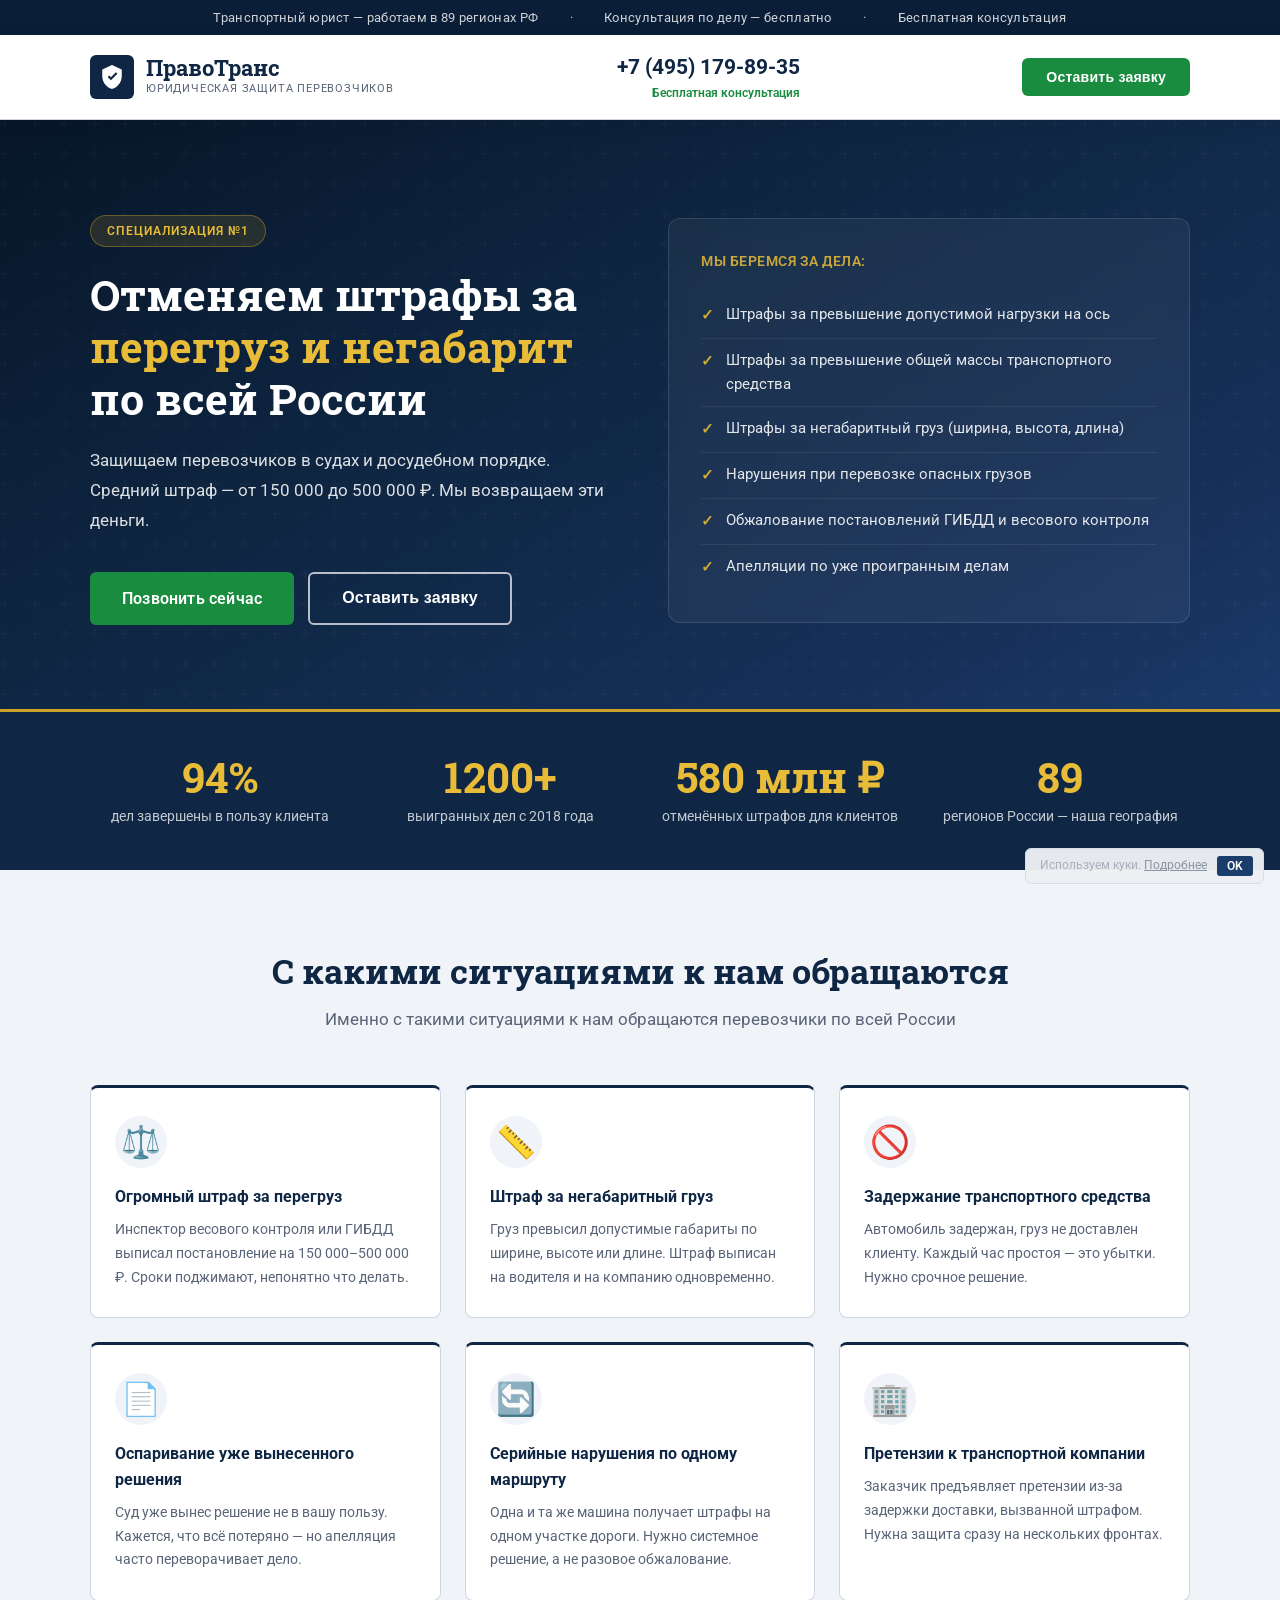
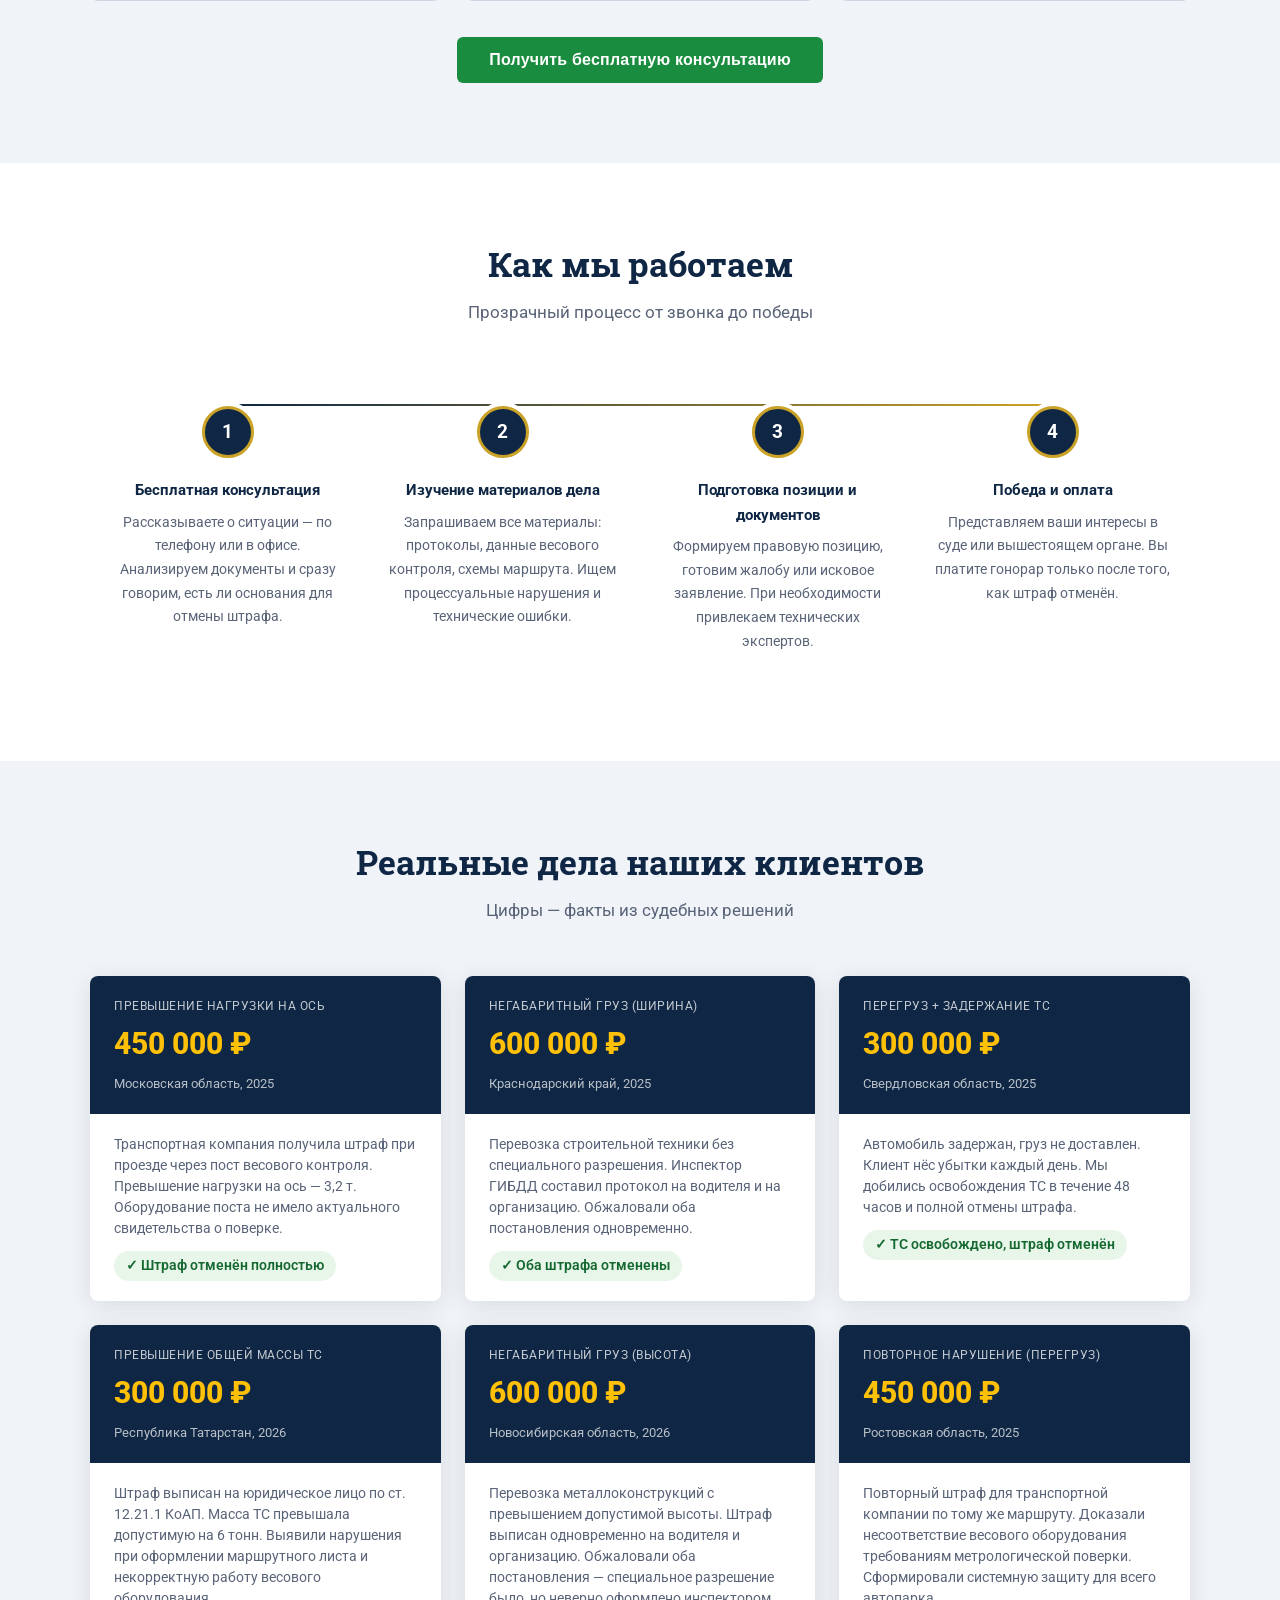
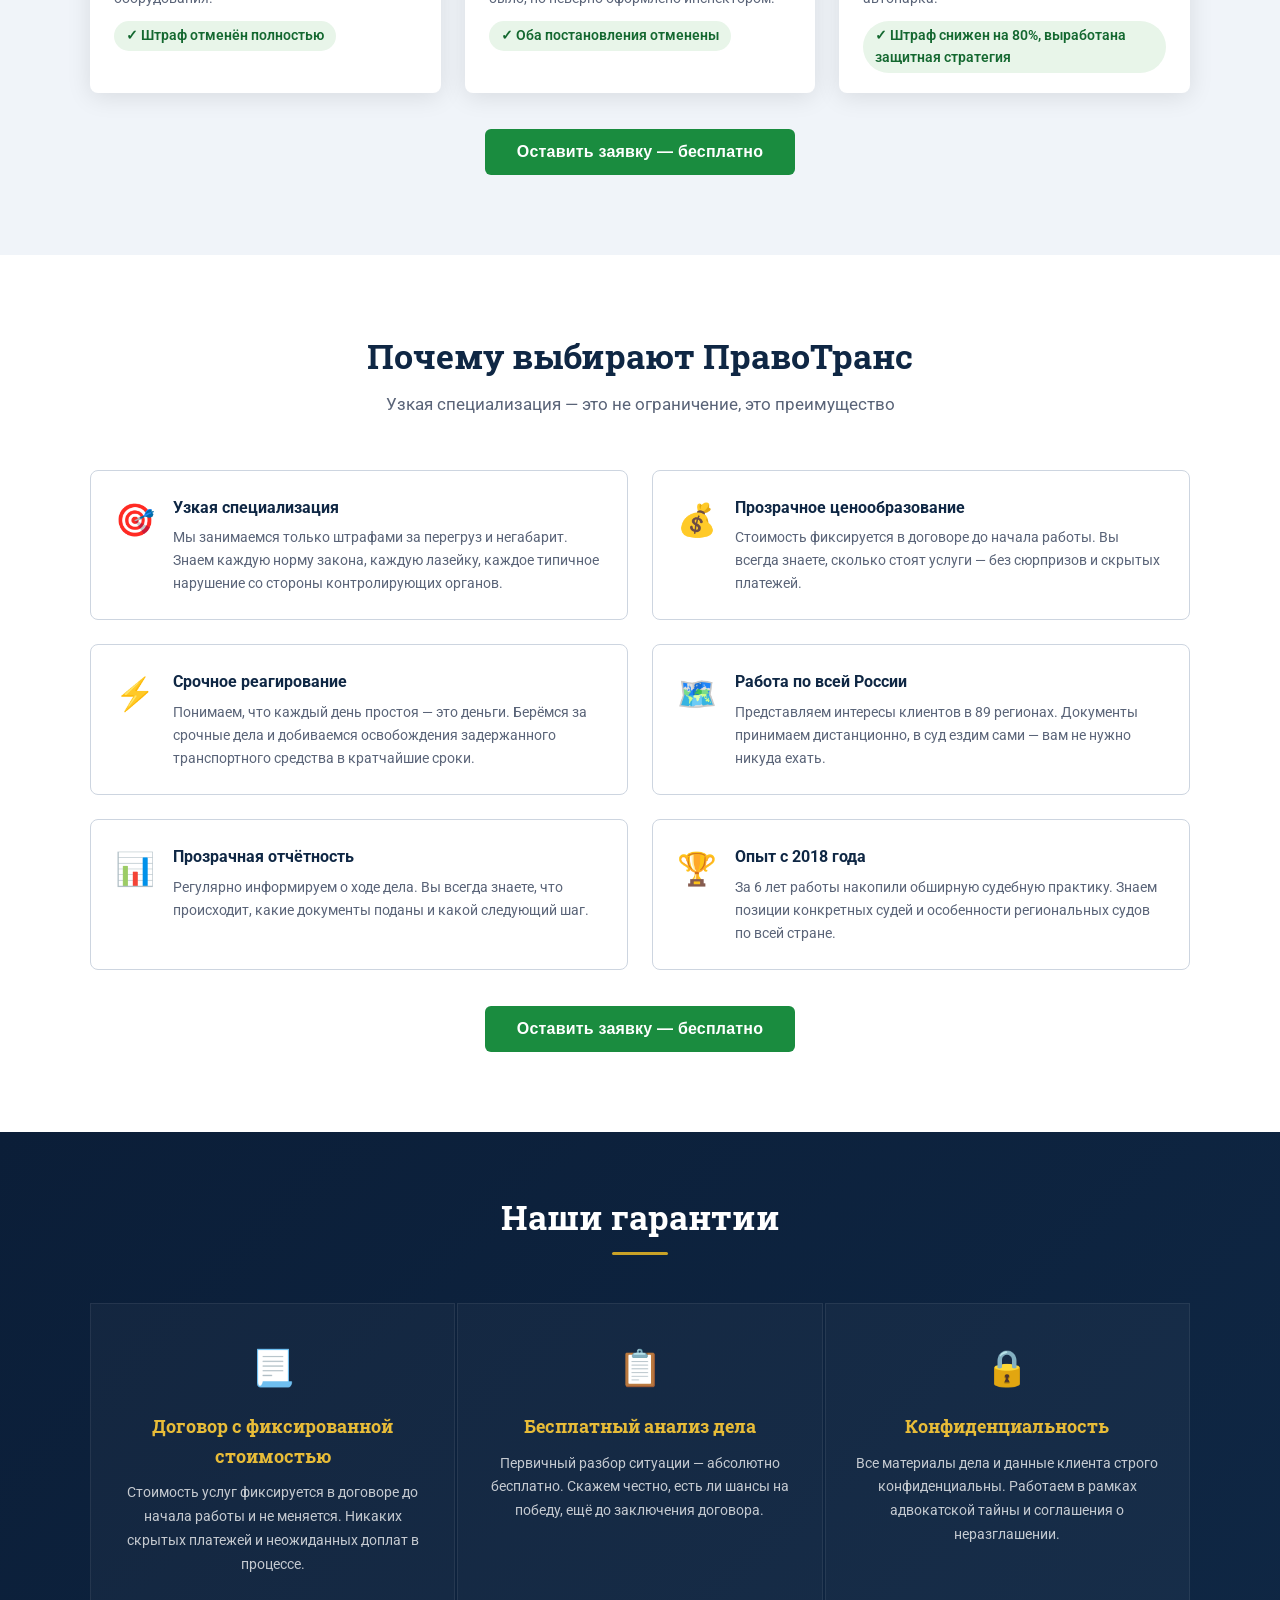
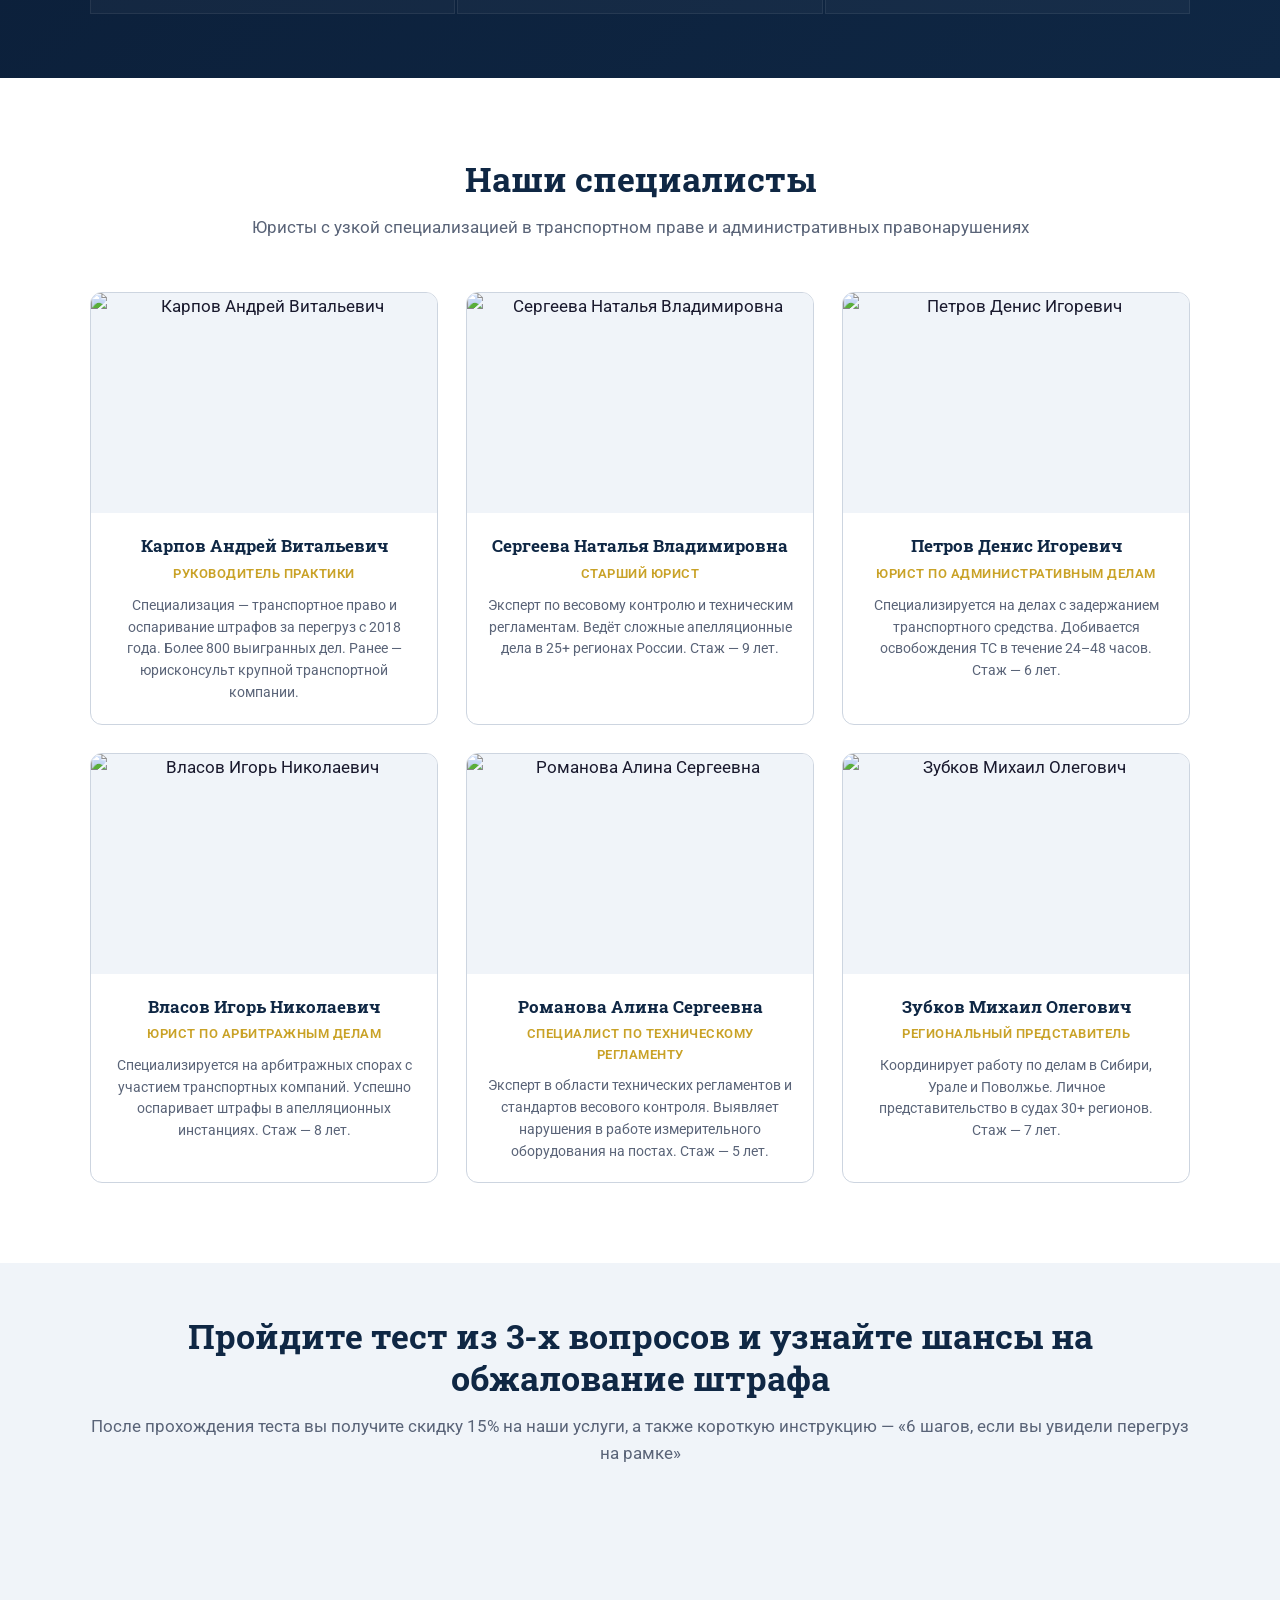
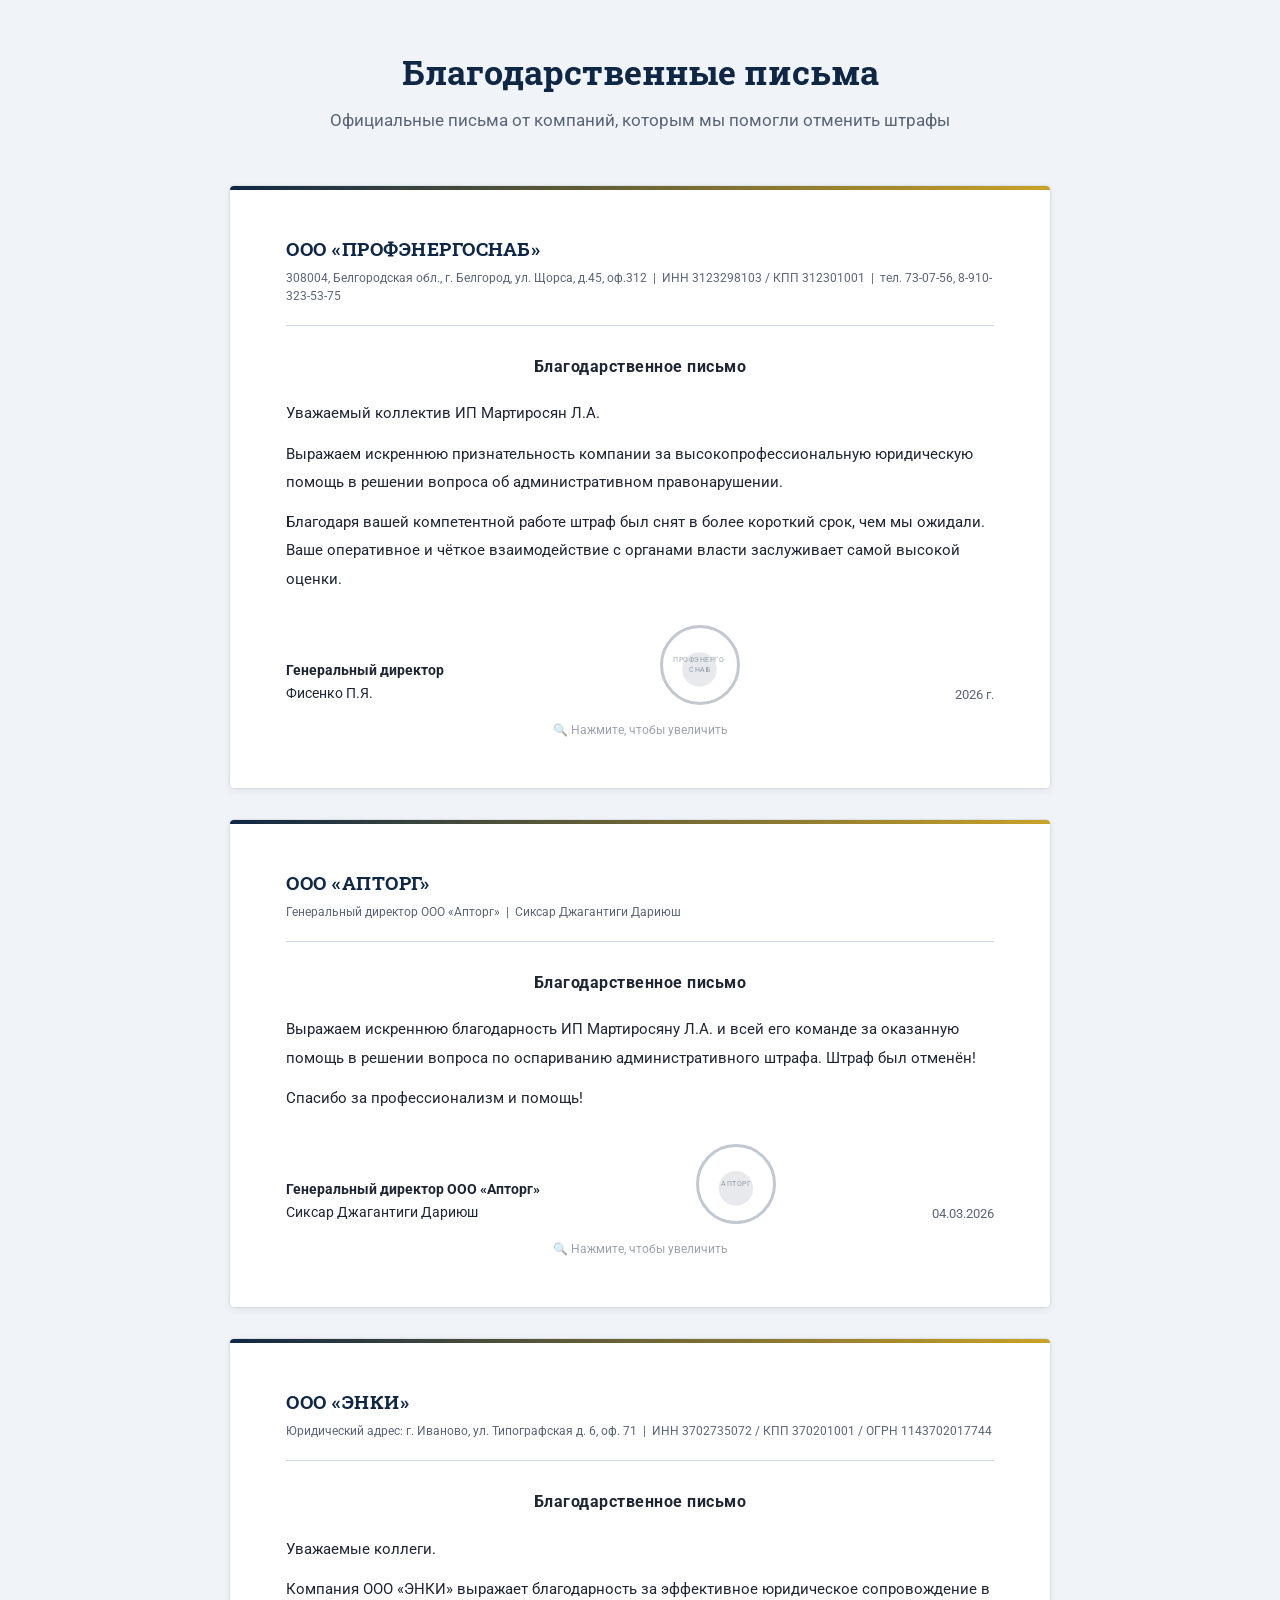
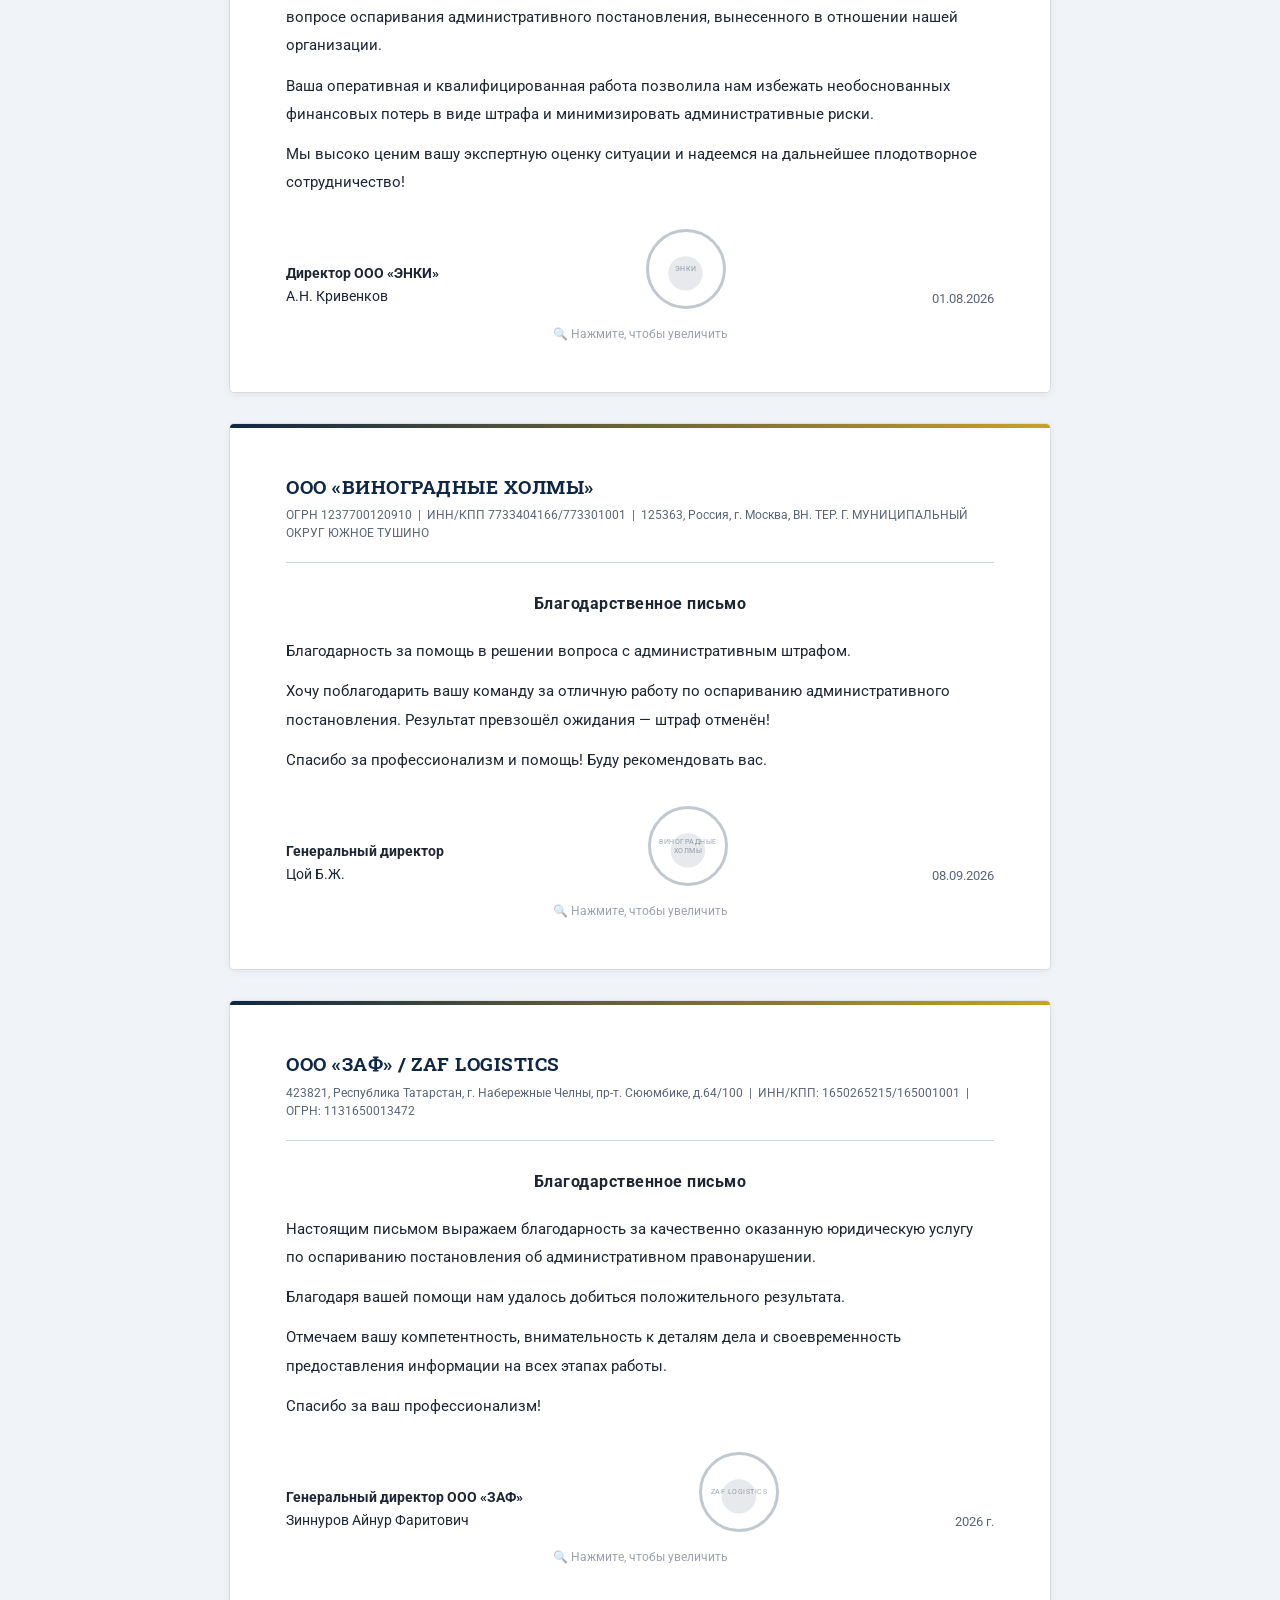
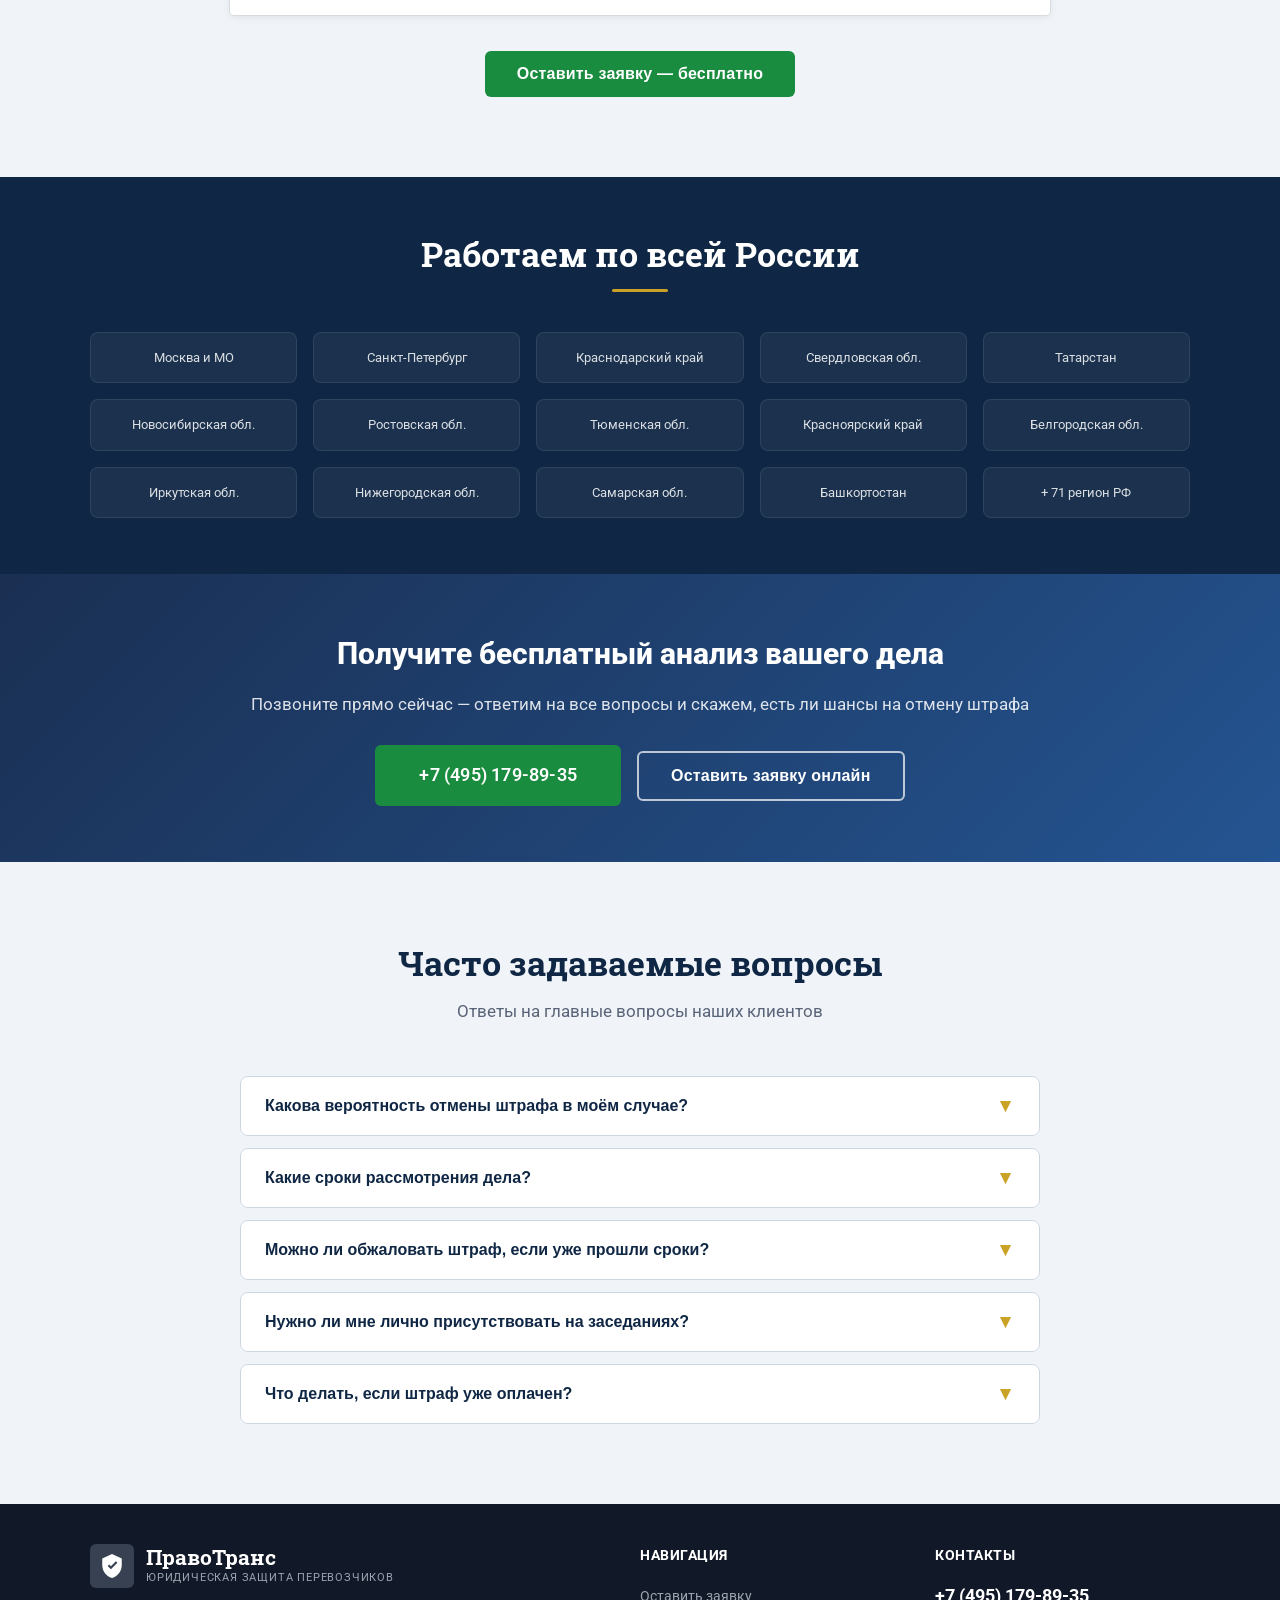
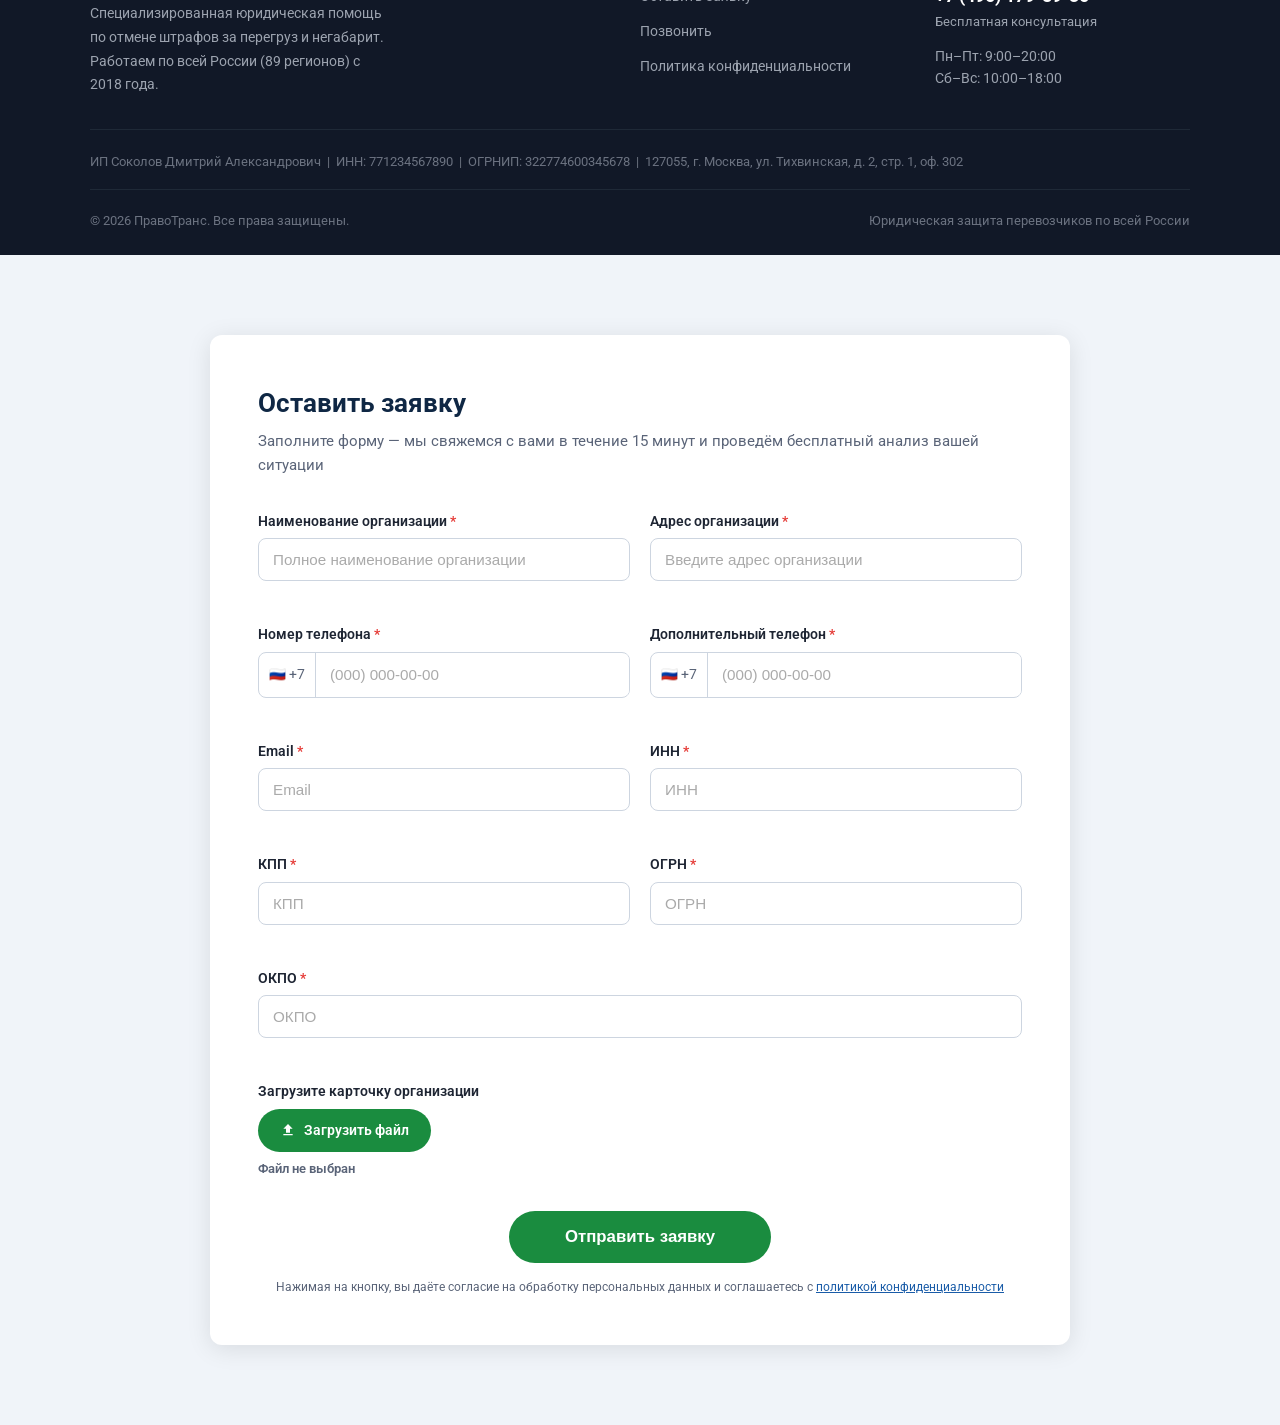
==== commit db60c674: "feat: inline desktop-only + red widget, remove pop banner" ====
--- a/index.html
+++ b/index.html
@@ -434,6 +434,16 @@
 </section>
 
 
+<!-- MARQUIZ INLINE 1 -->
+<section class="section section--gray mq-desktop" style="padding-top:52px;padding-bottom:52px;">
+  <div class="container">
+    <h2 class="section-title">Пройдите тест из 3-х вопросов и узнайте шансы на обжалование штрафа</h2>
+    <p class="section-sub">После прохождения теста вы получите скидку 15% на наши услуги, а также короткую инструкцию — «6 шагов, если вы увидели перегруз на рамке»</p>
+    <div data-marquiz-id="69dc9f2db6170600194daffc"></div>
+    <script>(function(t, p) {window.Marquiz ? Marquiz.add([t, p]) : document.addEventListener('marquizLoaded', function() {Marquiz.add([t, p])})})('Inline', {id: '69dc9f2db6170600194daffc', buttonText: '«Старт»', bgColor: '#9e8b12', textColor: '#ffffff', rounded: true, shadow: 'rgba(158, 139, 18, 0.5)', blicked: true, fixed: false, buttonOnMobile: false, disableOnMobile: true, fullWidth: false})</script>
+  </div>
+</section>
+
 <!-- LETTERS -->
 <section class="section letters" id="letters">
   <div class="container">
@@ -823,7 +833,7 @@
 </div>
 <script>(function(){if(localStorage.getItem('ck_ok'))document.getElementById('cookieBanner').style.display='none'})();function gaOk(){localStorage.setItem('ck_ok','1');document.getElementById('cookieBanner').style.display='none'}</script>
 <!-- /Cookie banner -->
-<!-- MARQUIZ POP -->
-<script>(function(t, p) {window.Marquiz ? Marquiz.add([t, p]) : document.addEventListener('marquizLoaded', function() {Marquiz.add([t, p])})})('Pop', {id: '69dc9f2db6170600194daffc', title: 'Пройти тест', text: 'Узнайте шансы на победу', delay: 20, textColor: '#ffffff', bgColor: '#ff2121', svgColor: '#ffffff', closeColor: '#ffffff', bonusCount: 2, bonusText: 'Вам доступны бонусы и скидка', type: 'full', position: 'position_top', rounded: false, shadow: false, blicked: true, pulse: 'rgba(255, 33, 33, 0.4)', symbolMode: 'icon', symbolIconId: 'native', emojiPack: 'standard', disableOnMobile: false})</script>
+<!-- MARQUIZ WIDGET -->
+<script>(function(t, p) {window.Marquiz ? Marquiz.add([t, p]) : document.addEventListener('marquizLoaded', function() {Marquiz.add([t, p])})})('Widget', {id: '69dc9f2db6170600194daffc', position: 'left', delay: 5, disableOnMobile: false, disableIfClosed: false, gradientEnabled: true, gradientColor: '#ff2121', gradientIntensity: 50, titleColor: '#ffffff', hiddenArrowOnMobile: false, autoOpen: false})</script>
 </body>
 </html>
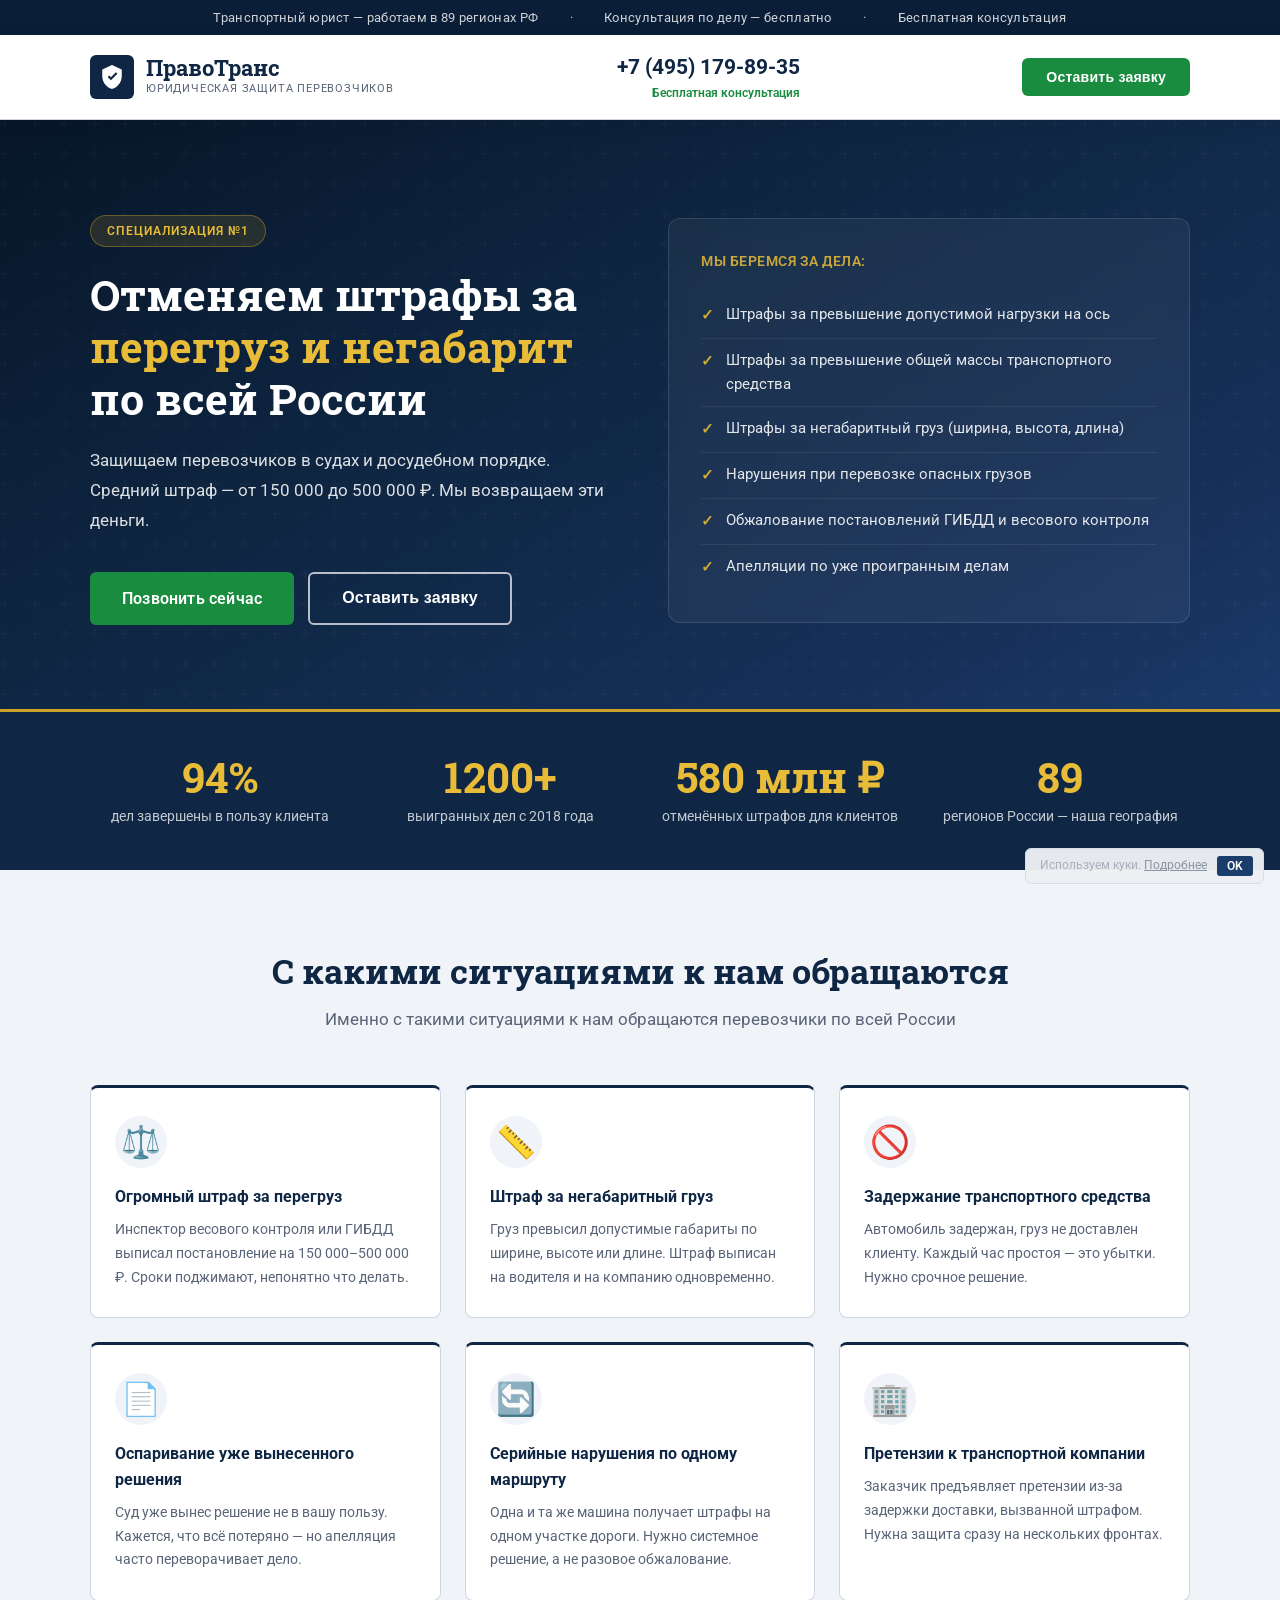
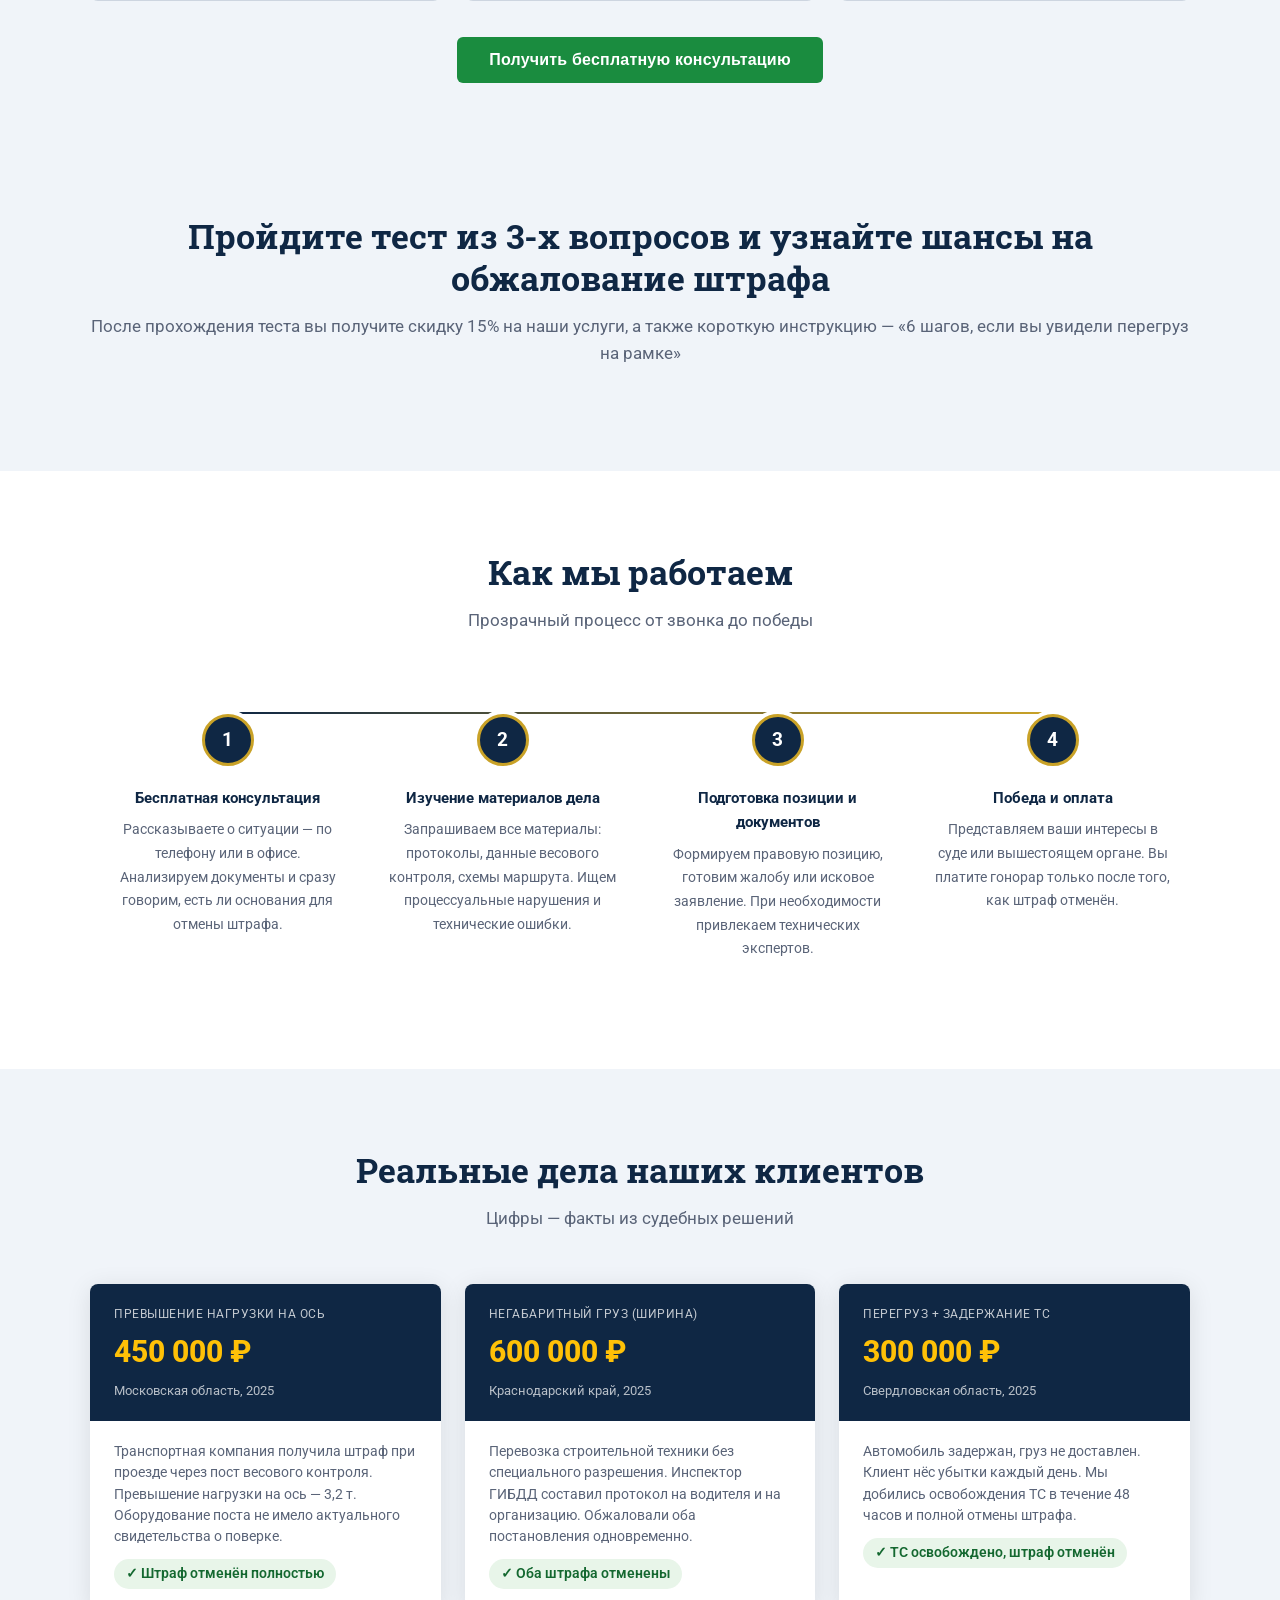
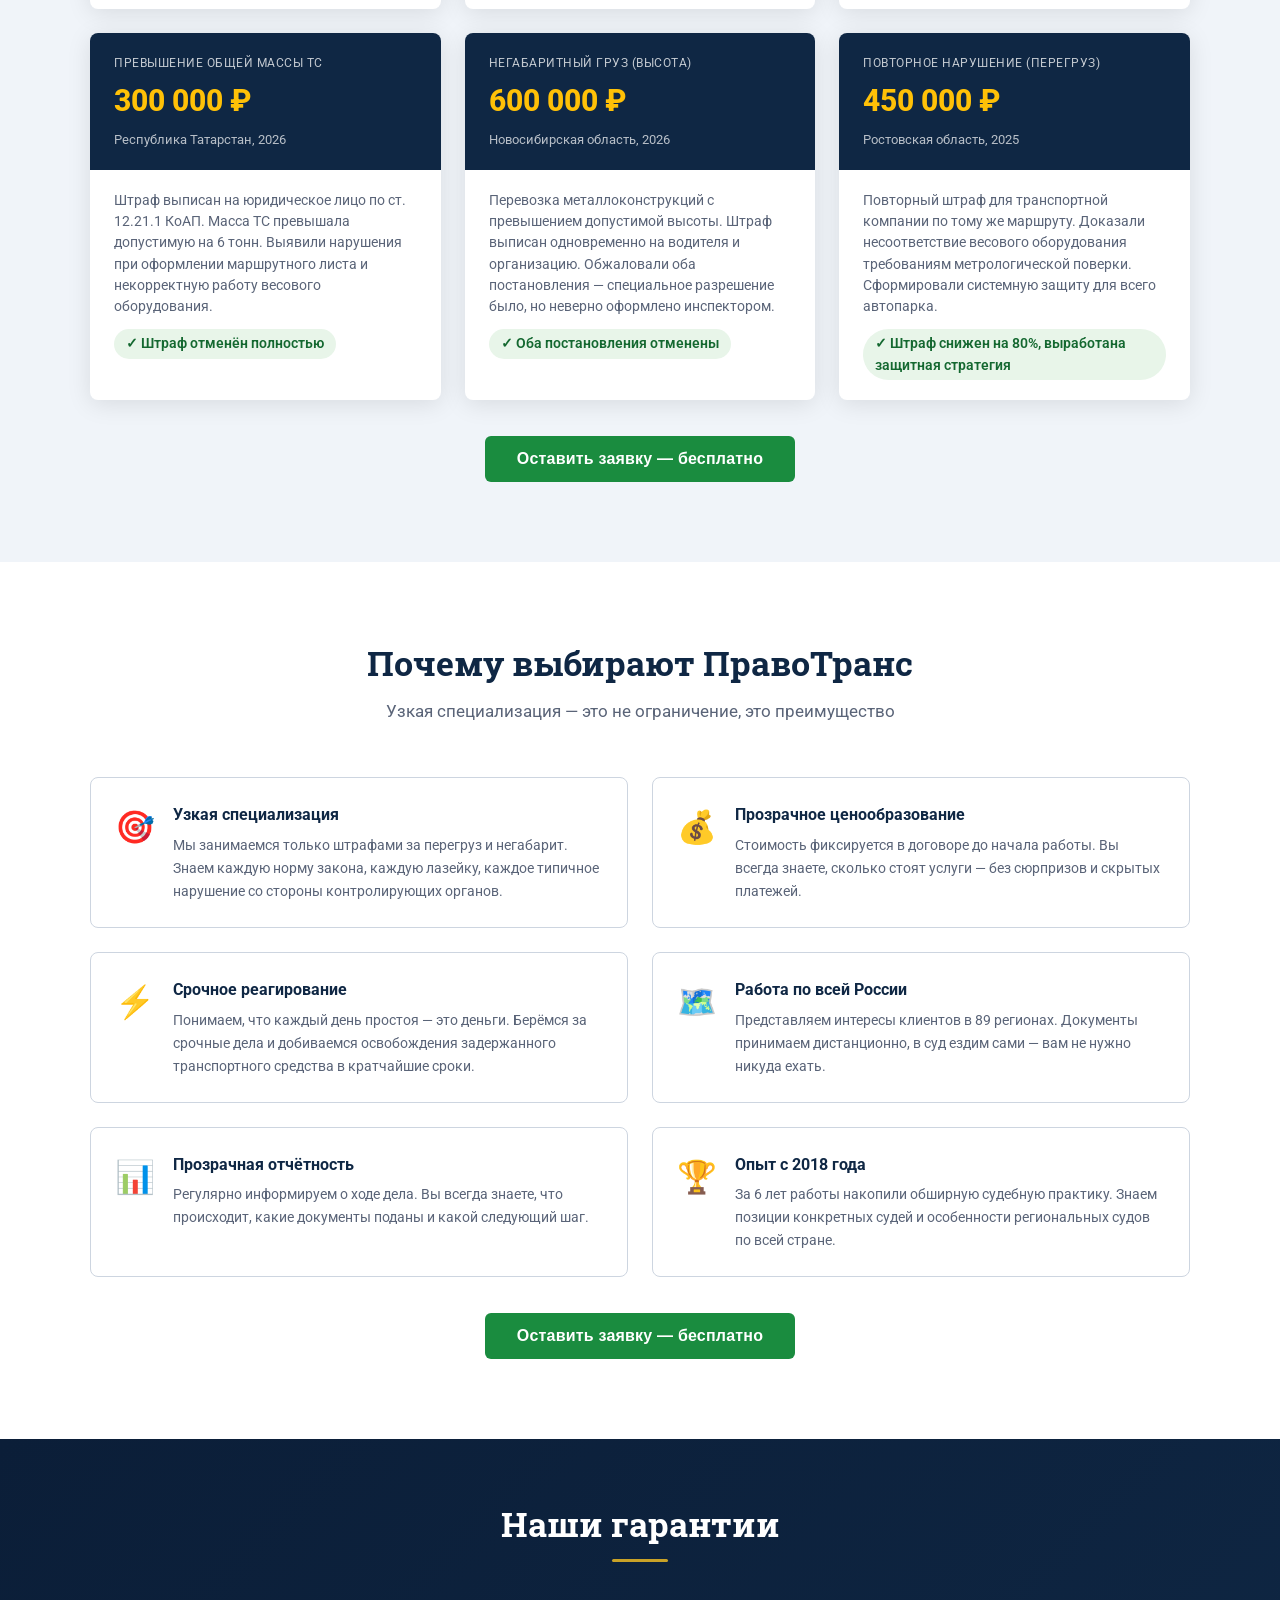
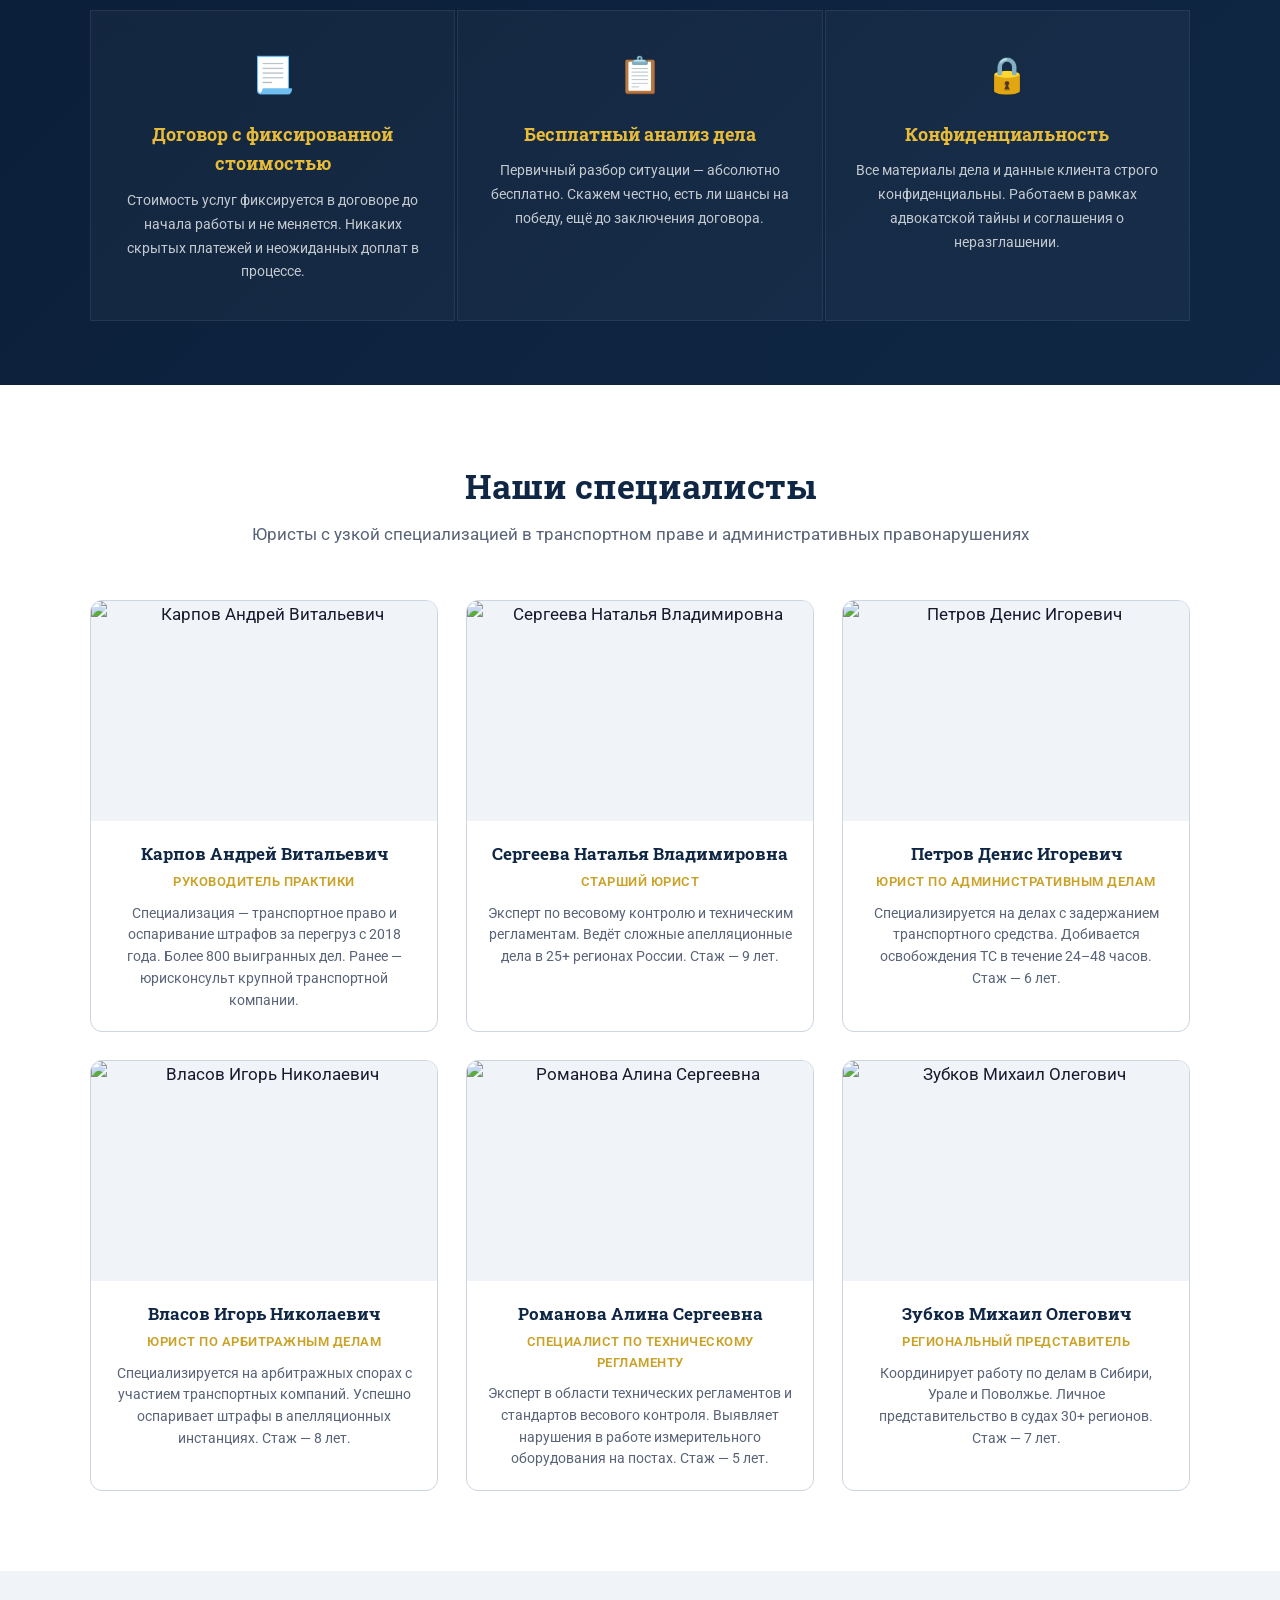
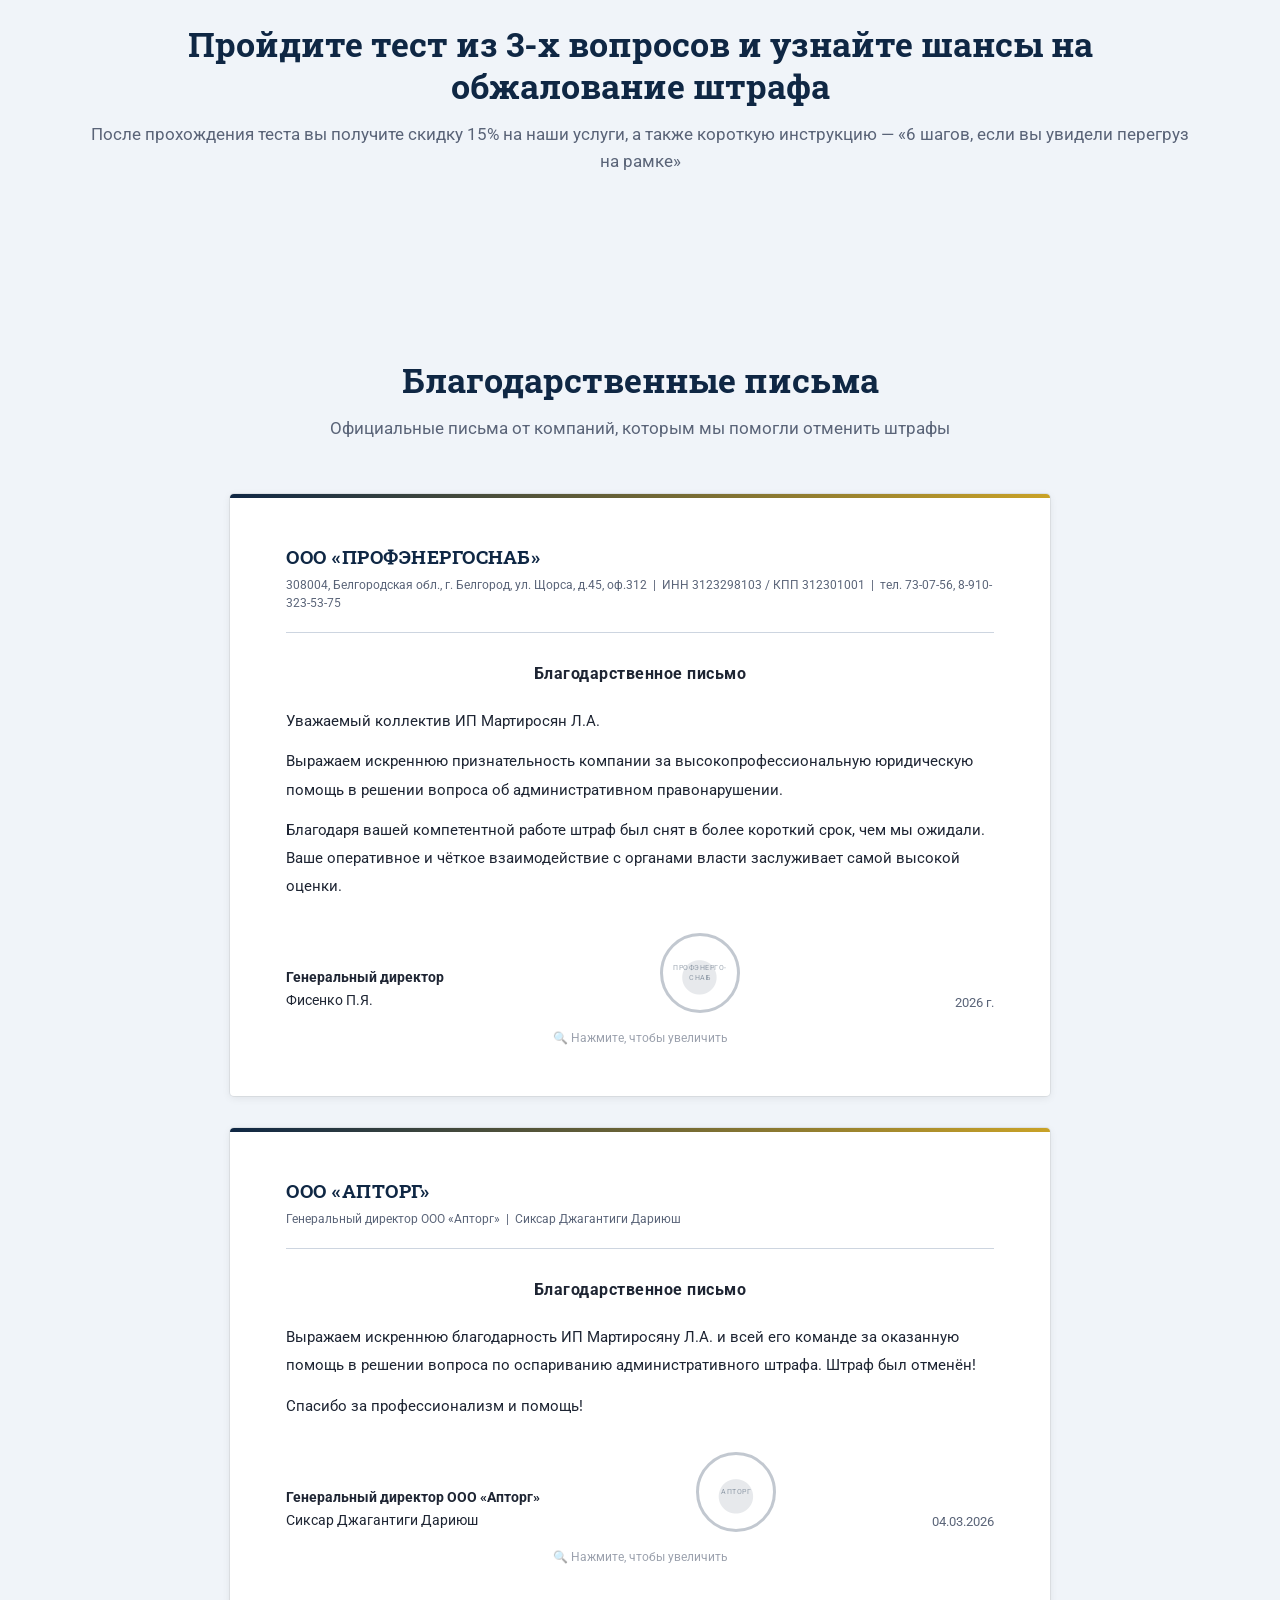
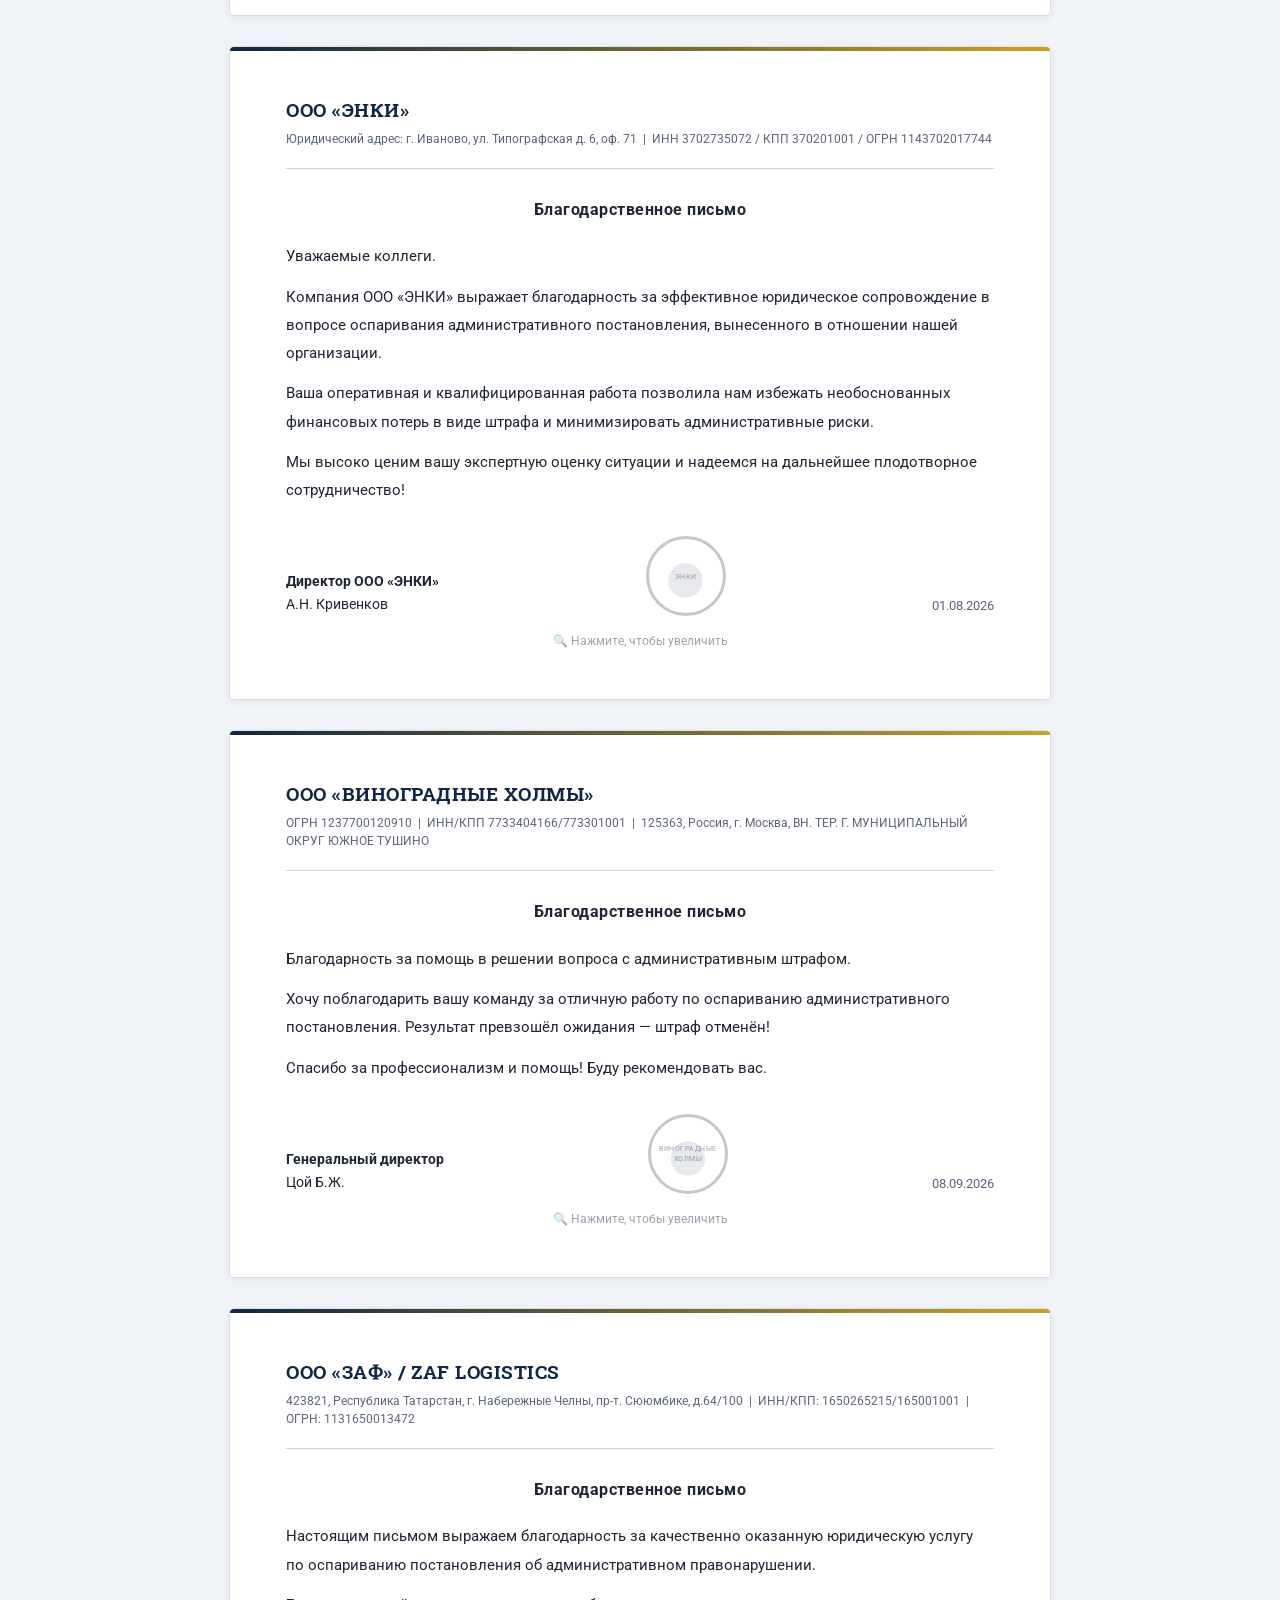
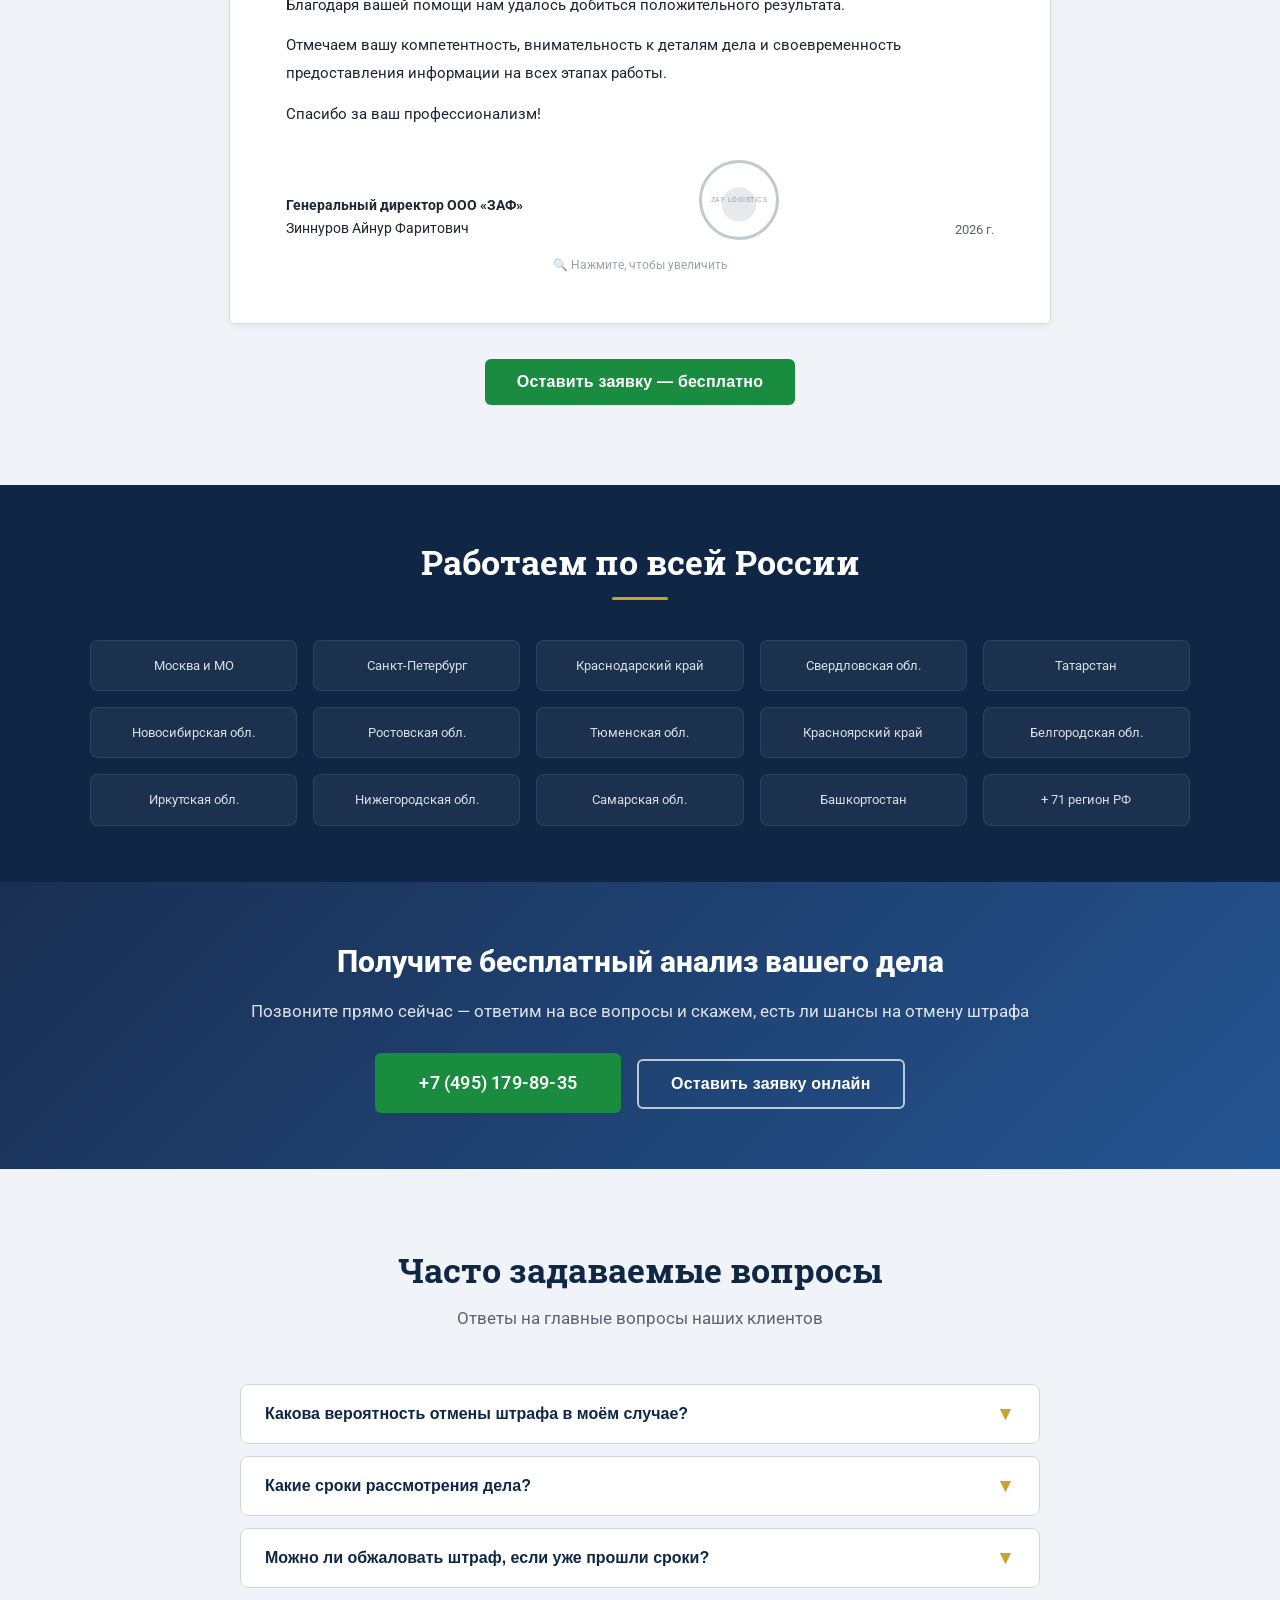
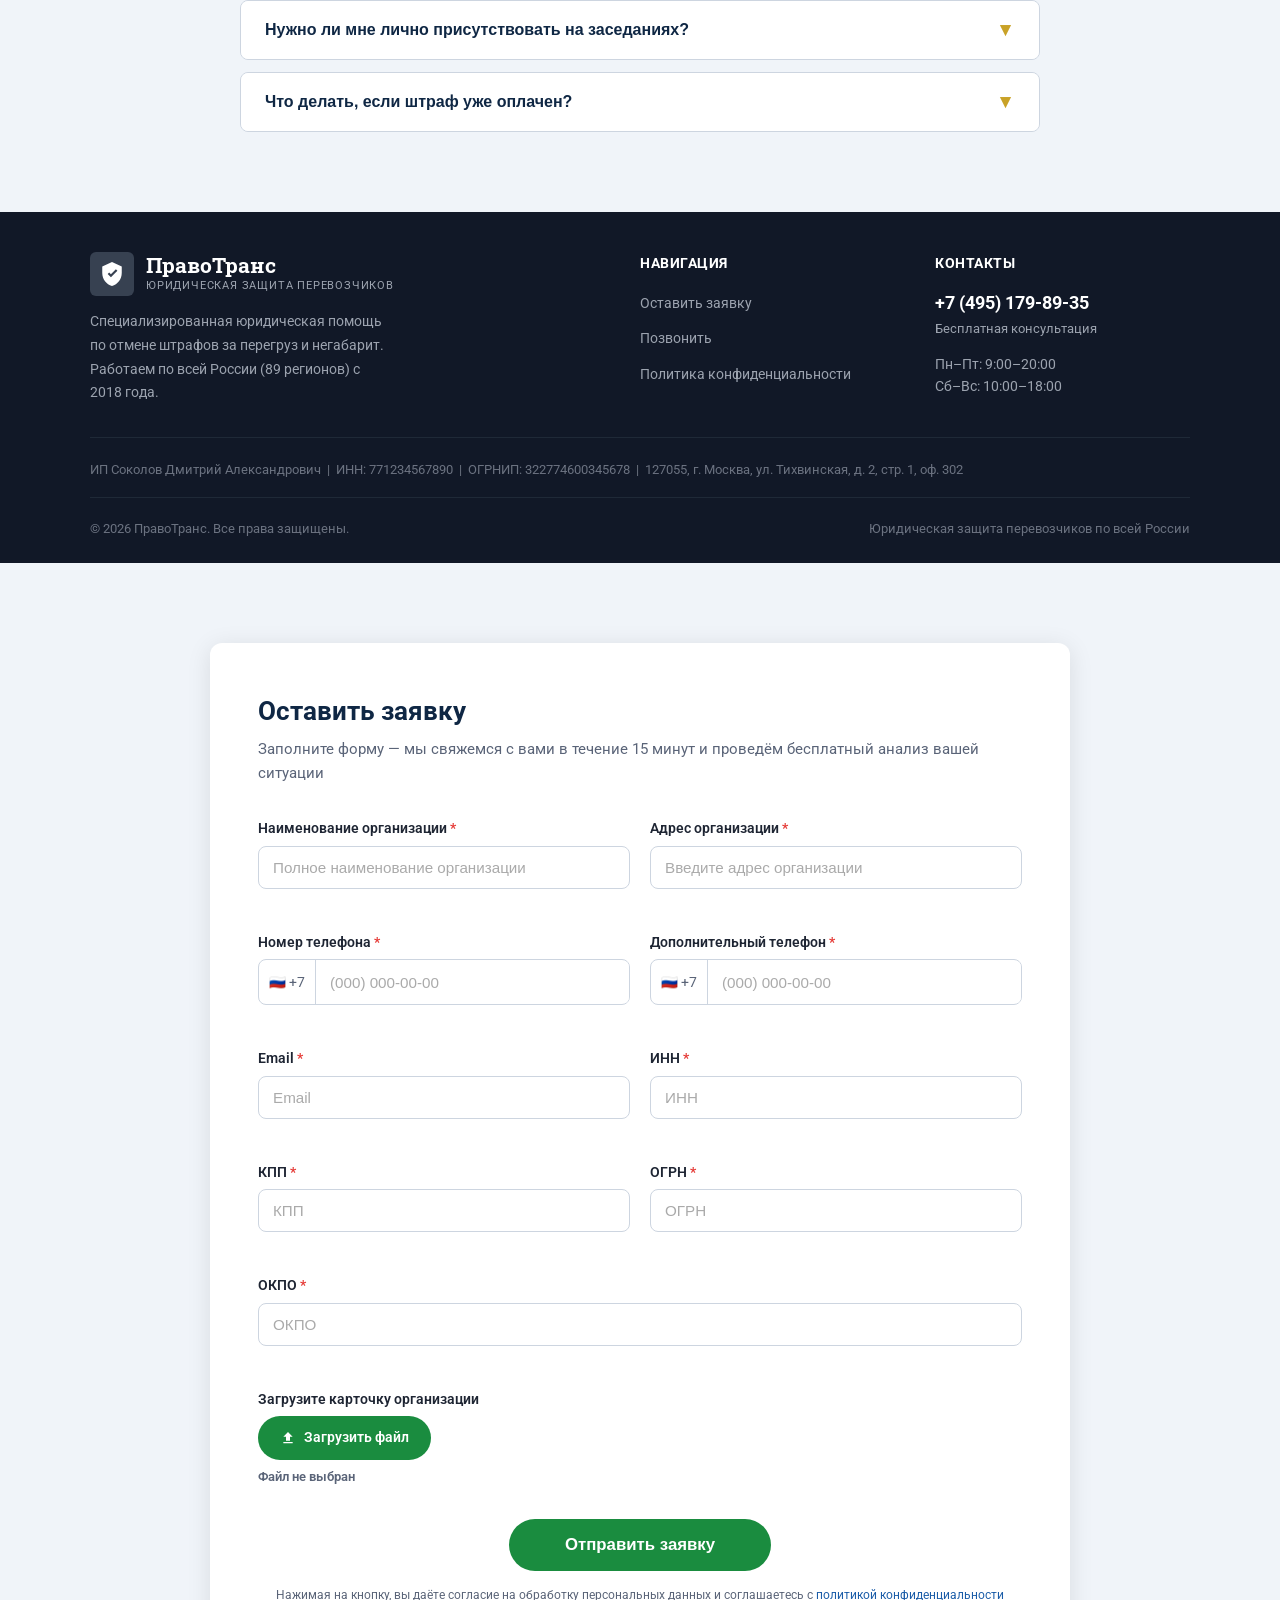
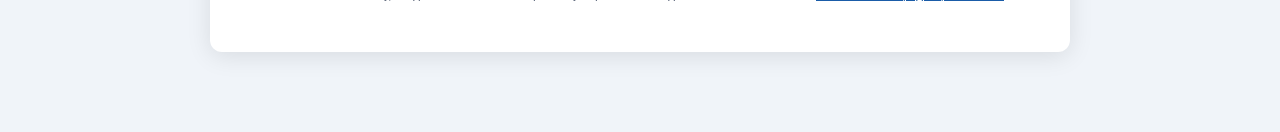
==== commit e9e3ff6b: "fix: restore marquiz quiz block after situations section" ====
--- a/index.html
+++ b/index.html
@@ -182,6 +182,16 @@
 </section>
 
 
+<!-- MARQUIZ INLINE 0 -->
+<section class="section section--gray mq-desktop" style="padding-top:52px;padding-bottom:52px;">
+  <div class="container">
+    <h2 class="section-title">Пройдите тест из 3-х вопросов и узнайте шансы на обжалование штрафа</h2>
+    <p class="section-sub">После прохождения теста вы получите скидку 15% на наши услуги, а также короткую инструкцию — «6 шагов, если вы увидели перегруз на рамке»</p>
+    <div data-marquiz-id="69dc9f2db6170600194daffc"></div>
+    <script>(function(t, p) {window.Marquiz ? Marquiz.add([t, p]) : document.addEventListener('marquizLoaded', function() {Marquiz.add([t, p])})})('Inline', {id: '69dc9f2db6170600194daffc', buttonText: '«Старт»', bgColor: '#9e8b12', textColor: '#ffffff', rounded: true, shadow: 'rgba(158, 139, 18, 0.5)', blicked: true, fixed: false, buttonOnMobile: false, disableOnMobile: true, fullWidth: false})</script>
+  </div>
+</section>
+
 <!-- HOW WE WORK -->
 <section class="section">
   <div class="container">
--- a/styles.css
+++ b/styles.css
@@ -322,3 +322,7 @@
   .modal-box         { padding: 36px 20px 28px; }
   .form-wrap         { padding: 28px 16px; }
 }
+
+/* ─── Quiz desktop-only sections ───────────────────── */
+.mq-desktop { display: block; }
+@media (max-width: 768px) { .mq-desktop { display: none; } }
